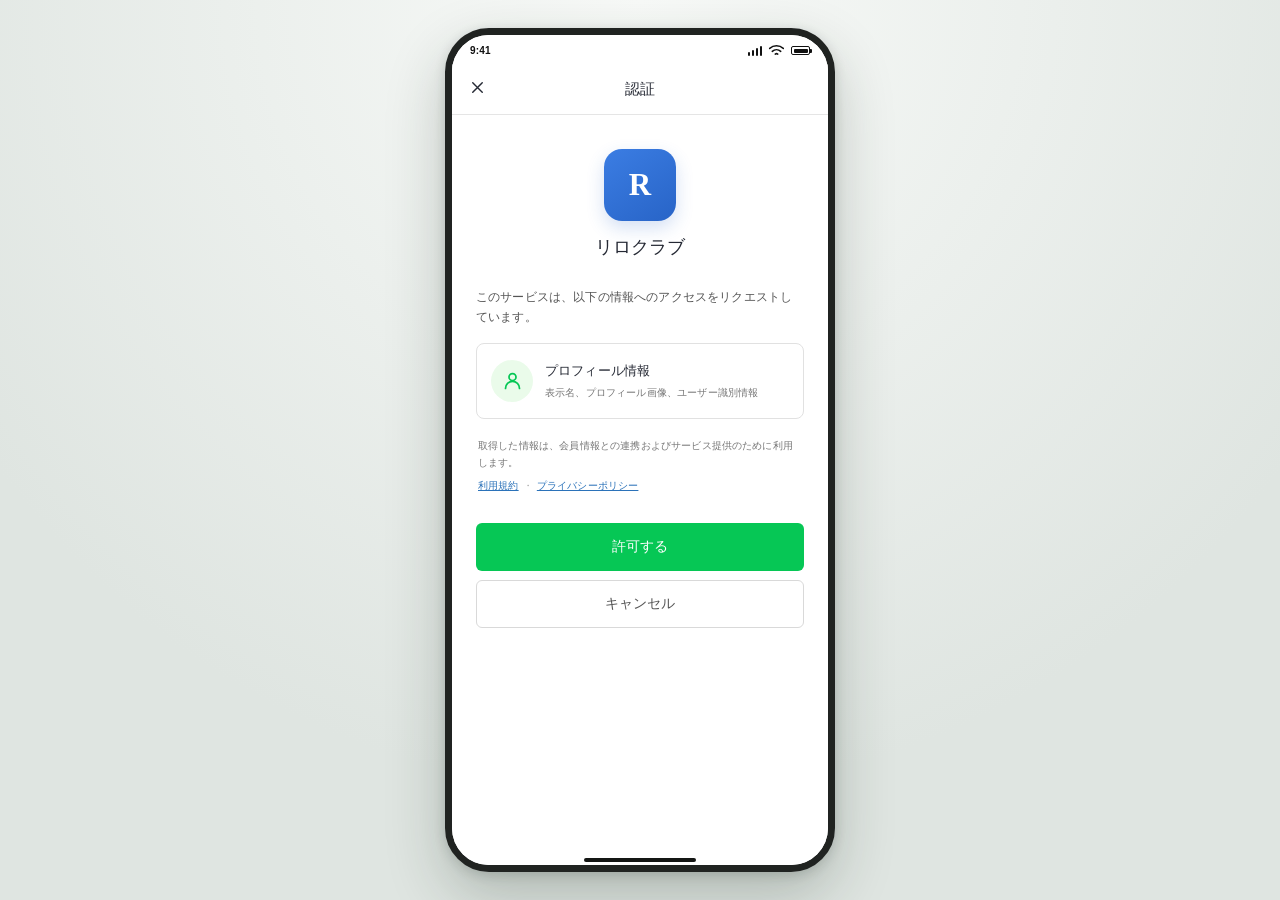
==== index.html @ 9eed7c82 "Add files via upload" ====
<!doctype html>
<html lang="ja">
  <head>
    <meta charset="UTF-8" />
    <meta name="viewport" content="width=device-width, initial-scale=1, viewport-fit=cover" />
    <meta name="theme-color" content="#68ad4b" />
    <meta name="description" content="リロクラブのデジタル会員証・会員限定クーポン" />
    <title>リロクラブ ミニアプリ</title>
    <link rel="stylesheet" href="./styles.css" />
    <script src="./app-config.js" defer></script>
    <script src="./app.js" defer></script>
  </head>
  <body>
    <div id="app" aria-live="polite">
      <div class="app-loading" aria-label="読み込み中">
        <span class="app-loading__mark">R</span>
      </div>
    </div>
    <noscript>このサービスを利用するにはJavaScriptを有効にしてください。</noscript>
  </body>
</html>
---- styles.css ----
:root {
  --color-primary: #3b7de3;
  --color-primary-strong: #2864c7;
  --color-primary-soft: #eaf2ff;
  --color-primary-pale: #f5f8ff;
  --color-accent: #50c6e8;
  --color-bg: #f7f7f7;
  --color-surface: #fff;
  --color-text: #252934;
  --color-muted: #737b87;
  --color-line: #dde2e8;
  --color-danger: #dc6666;
  --shadow: 0 7px 20px rgba(40, 100, 199, 0.1);
  font-family: "Noto Sans JP", "Yu Gothic UI", "Yu Gothic", "Hiragino Kaku Gothic ProN", Meiryo, sans-serif;
  color: var(--color-text);
  background: #eef1f5;
  font-synthesis: none;
  text-rendering: optimizeLegibility;
}

* { box-sizing: border-box; }
html, body { margin: 0; min-height: 100%; }
body { background: #eef1f5; color: var(--color-text); font-weight: 500; letter-spacing: .01em; -webkit-font-smoothing: antialiased; }
button, input { font: inherit; }
button { color: inherit; }
button, a { -webkit-tap-highlight-color: transparent; }
button:focus-visible, input:focus-visible, a:focus-visible { outline: 3px solid rgba(59,125,227,.28); outline-offset: 2px; }

#app {
  position: relative;
  width: min(100%, 430px);
  min-height: 100dvh;
  margin: 0 auto;
  overflow: hidden;
  background: var(--color-surface);
  box-shadow: 0 0 40px rgba(42, 55, 45, .12);
}

.device-status-bar, .device-home-indicator { display: none; }
.device-status-icons { display: flex; align-items: center; gap: 6px; }
.device-signal { display: flex; height: 11px; align-items: flex-end; gap: 1.5px; }
.device-signal i { display: block; width: 2.5px; border-radius: 1px; background: currentColor; }
.device-signal i:nth-child(1) { height: 4px; }
.device-signal i:nth-child(2) { height: 6px; }
.device-signal i:nth-child(3) { height: 8px; }
.device-signal i:nth-child(4) { height: 10px; }
.device-wifi { width: 17px; height: 13px; fill: none; stroke: currentColor; stroke-linecap: round; stroke-width: 1.8; }
.device-battery { position: relative; width: 19px; height: 9px; border: 1.5px solid currentColor; border-radius: 2px; }
.device-battery::before { position: absolute; inset: 1.5px; border-radius: 1px; background: currentColor; content: ""; }
.device-battery::after { position: absolute; top: 2px; right: -3px; width: 2px; height: 4px; border-radius: 0 1px 1px 0; background: currentColor; content: ""; }

.app-loading {
  display: grid;
  min-height: 100dvh;
  place-items: center;
  background: var(--color-primary);
}

.app-loading__mark {
  display: grid;
  width: 48px;
  height: 48px;
  place-items: center;
  border: 2px solid #fff;
  border-radius: 50%;
  color: #fff;
  font: 700 22px Georgia, serif;
}

.icon {
  display: block;
  width: 21px;
  height: 21px;
  fill: none;
  stroke: currentColor;
  stroke-linecap: round;
  stroke-linejoin: round;
  stroke-width: 1.8;
}

.icon--sm { width: 17px; height: 17px; }
.screen { min-height: 100dvh; }

.line-consent-screen { min-height: 100dvh; background: #fff; }
.line-consent-header {
  display: grid;
  height: calc(52px + env(safe-area-inset-top));
  grid-template-columns: 44px 1fr 44px;
  align-items: end;
  padding: env(safe-area-inset-top) 8px 10px;
  border-bottom: 1px solid #e5e5e5;
  background: #fff;
}
.line-consent-header strong { padding-bottom: 5px; font-size: 15px; text-align: center; }
.line-consent-header button {
  display: grid;
  width: 34px;
  height: 34px;
  place-items: center;
  padding: 0;
  border: 0;
  background: transparent;
  cursor: pointer;
}
.line-consent-header .icon { width: 19px; height: 19px; }
.line-consent-content { padding: 34px 24px calc(30px + env(safe-area-inset-bottom)); text-align: center; }
.line-consent-app-icon {
  display: grid;
  width: 72px;
  height: 72px;
  margin: 0 auto 14px;
  place-items: center;
  border-radius: 18px;
  background: linear-gradient(145deg, var(--color-primary), var(--color-primary-strong));
  color: #fff;
  font: 700 31px Georgia, serif;
  box-shadow: 0 7px 18px rgba(40,100,199,.2);
}
.line-consent-content h1 { margin: 0 0 28px; font-size: 18px; }
.line-consent-lead { margin: 0 0 15px; color: #555; font-size: 12px; line-height: 1.7; text-align: left; }
.line-permission-card {
  display: grid;
  grid-template-columns: 42px 1fr;
  gap: 12px;
  align-items: center;
  padding: 16px 14px;
  border: 1px solid #e1e1e1;
  border-radius: 8px;
  text-align: left;
}
.line-permission-icon {
  display: grid;
  width: 42px;
  height: 42px;
  place-items: center;
  border-radius: 50%;
  background: #eafbea;
  color: #06c755;
}
.line-permission-icon .icon { width: 21px; height: 21px; stroke-width: 2; }
.line-permission-card h2 { margin: 0 0 5px; font-size: 13px; }
.line-permission-card p { margin: 0; color: #777; font-size: 10px; line-height: 1.55; }
.line-consent-purpose { margin: 18px 2px 8px; color: #777; font-size: 10px; line-height: 1.7; text-align: left; }
.line-consent-links { display: flex; gap: 4px; margin: 0 2px; font-size: 10px; }
.line-consent-links a { color: #2b72b9; }
.line-consent-links span { color: #aaa; }
.line-consent-error { margin: 18px 0 -5px; color: var(--color-danger); font-size: 10px; line-height: 1.6; }
.line-consent-actions { display: grid; gap: 9px; margin-top: 30px; }
.line-allow-button,
.line-cancel-button {
  min-height: 48px;
  border-radius: 6px;
  cursor: pointer;
  font-size: 14px;
  font-weight: 700;
}
.line-allow-button { border: 0; background: #06c755; color: #fff; }
.line-cancel-button { border: 1px solid #d9d9d9; background: #fff; color: #555; }

.mini-header {
  position: sticky;
  z-index: 20;
  top: 0;
  display: grid;
  height: calc(64px + env(safe-area-inset-top));
  grid-template-columns: 72px 1fr 72px;
  align-items: end;
  padding: env(safe-area-inset-top) 12px 10px;
  border-bottom: 1px solid var(--color-line);
  background: rgba(255,255,255,.96);
  backdrop-filter: blur(12px);
}

.mini-header__brand {
  align-self: end;
  padding-bottom: 2px;
  text-align: center;
}

.mini-header__brand strong {
  display: block;
  font-size: 14px;
  line-height: 1.1;
  letter-spacing: .02em;
}

.mini-header__brand small {
  display: block;
  margin-top: 3px;
  color: var(--color-muted);
  font-size: 8px;
  letter-spacing: .12em;
}

.header-actions { display: flex; align-items: center; justify-content: flex-end; }
.header-button {
  display: grid;
  width: 34px;
  height: 34px;
  place-items: center;
  padding: 0;
  border: 0;
  background: transparent;
  cursor: pointer;
}
.header-button .icon { width: 20px; height: 20px; }

.registration-screen { min-height: 100dvh; background: #fff; }
.registration-content { padding-bottom: calc(24px + env(safe-area-inset-bottom)); }

.progress-steps {
  display: grid;
  grid-template-columns: repeat(3, 1fr);
  list-style: none;
  margin: 0;
  padding: 14px 24px 13px;
  border-bottom: 1px solid var(--color-line);
  background: #fff;
}

.progress-step {
  position: relative;
  color: #b4b9b4;
  font-size: 9px;
  text-align: center;
}

.progress-step::before {
  position: absolute;
  z-index: 0;
  top: 8px;
  right: 50%;
  left: -50%;
  height: 1px;
  background: #d7dbd7;
  content: "";
}

.progress-step:first-child::before { display: none; }

.progress-step__circle {
  position: relative;
  z-index: 1;
  display: grid;
  width: 18px;
  height: 18px;
  margin: 0 auto 5px;
  place-items: center;
  border: 1px solid #c8cdc8;
  border-radius: 50%;
  background: #fff;
  font-size: 9px;
}

.progress-step.is-active { color: var(--color-primary); font-weight: 700; }
.progress-step.is-active .progress-step__circle { border-color: var(--color-primary); color: var(--color-primary); }

.registration-hero {
  position: relative;
  min-height: 126px;
  padding: 20px 142px 18px 22px;
  overflow: hidden;
  background:
    radial-gradient(circle at 88% 18%, rgba(255,255,255,.9) 0 2px, transparent 3px),
    linear-gradient(120deg, #f7f9ff, #e6eeff);
}

.registration-hero__brand {
  margin: 0 0 8px;
  color: var(--color-primary-strong);
  font-size: 10px;
  font-weight: 800;
  letter-spacing: .04em;
}

.registration-hero h1 {
  margin: 0 0 7px;
  color: var(--color-primary-strong);
  font-size: 21px;
  line-height: 1.35;
}

.registration-hero__prefix {
  margin-right: 8px;
  color: #4a5962;
  font-size: 13px;
}

.registration-hero p:last-of-type {
  margin: 0;
  font-size: 10px;
  line-height: 1.6;
}

.registration-illustration {
  position: absolute;
  right: 24px;
  bottom: 0;
  width: 108px;
  height: 116px;
}

.registration-illustration__head {
  position: absolute;
  top: 16px;
  left: 37px;
  width: 36px;
  height: 40px;
  border: 3px solid #354c6a;
  border-radius: 48% 48% 46% 46%;
  background: #fff3df;
}

.registration-illustration__head::before {
  position: absolute;
  top: -7px;
  right: -5px;
  left: -5px;
  height: 23px;
  border-radius: 50% 50% 35% 35%;
  background: #354c6a;
  content: "";
}

.registration-illustration__body {
  position: absolute;
  right: 14px;
  bottom: -13px;
  left: 13px;
  height: 72px;
  transform: rotate(-2deg);
  border: 3px solid #354c6a;
  border-radius: 46px 46px 0 0;
  background: #fff;
}

.registration-illustration__body::after {
  position: absolute;
  right: 7px;
  bottom: 18px;
  width: 24px;
  height: 34px;
  transform: rotate(-13deg);
  border: 2px solid #354c6a;
  border-radius: 3px;
  background: #b7def3;
  content: "";
}

.registration-illustration__leaf {
  position: absolute;
  top: 5px;
  right: 2px;
  display: grid;
  width: 34px;
  height: 34px;
  place-items: center;
  border: 2px solid var(--color-primary);
  border-radius: 50%;
  background: #fff;
  color: var(--color-primary);
  font-size: 20px;
}

.registration-form { padding: 20px 22px 0; }

.field { margin-bottom: 15px; }
.field__label-row { display: flex; align-items: center; gap: 7px; margin-bottom: 6px; }
.field label { color: var(--color-primary-strong); font-size: 11px; font-weight: 700; }
.required-badge {
  padding: 1px 4px;
  border-radius: 3px;
  background: var(--color-primary);
  color: #fff;
  font-size: 8px;
  font-weight: 700;
}

.field input {
  width: 100%;
  height: 42px;
  padding: 0 12px;
  border: 1px solid #cfd4cf;
  border-radius: 6px;
  background: #fff;
  color: var(--color-text);
  font-size: 14px;
}

.field input::placeholder { color: #b8bdb9; }

.field__hint,
.form-error {
  margin: 5px 2px 0;
  color: #9a9f9b;
  font-size: 9px;
  line-height: 1.5;
}

.form-error { margin: 0 0 12px; color: #c84646; font-size: 11px; }

.password-wrap { position: relative; }
.password-wrap input { padding-right: 42px; }
.password-toggle {
  position: absolute;
  top: 4px;
  right: 4px;
  display: grid;
  width: 34px;
  height: 34px;
  place-items: center;
  padding: 0;
  border: 0;
  background: transparent;
  color: #8d938f;
  cursor: pointer;
}

.consent-box {
  display: flex;
  gap: 10px;
  margin: 18px 0 14px;
  padding: 12px;
  border: 1px solid #d3d9d3;
  border-radius: 7px;
  background: #fbfcfa;
}

.consent-box__lock { flex: 0 0 auto; color: var(--color-primary); }
.consent-box p { margin: 0; font-size: 9px; line-height: 1.65; }
.consent-box a { color: #2c7db0; }

.primary-button,
.secondary-button {
  display: flex;
  width: 100%;
  min-height: 48px;
  align-items: center;
  justify-content: center;
  gap: 9px;
  border: 0;
  border-radius: 7px;
  cursor: pointer;
  font-weight: 700;
}

.primary-button {
  background: linear-gradient(180deg, #72b957, var(--color-primary-strong));
  color: #fff;
  font-size: 14px;
  box-shadow: 0 4px 10px rgba(74,145,54,.18);
}

.primary-button:disabled { cursor: not-allowed; background: #b8c3b5; box-shadow: none; }
.secondary-button { border: 1px solid var(--color-line); background: #fff; font-size: 13px; }

.processing-screen,
.success-screen {
  display: grid;
  min-height: 100dvh;
  padding: 32px 26px;
  place-items: center;
  background: #fff;
  text-align: center;
}

.processing-screen__content,
.success-screen__content { width: 100%; }

.spinner {
  width: 44px;
  height: 44px;
  margin: 0 auto 22px;
  animation: spin .9s linear infinite;
  border: 3px solid var(--color-primary-soft);
  border-top-color: var(--color-primary);
  border-radius: 50%;
}

@keyframes spin { to { transform: rotate(360deg); } }
.processing-screen p { margin: 0; font-size: 14px; font-weight: 700; }

.success-mark {
  display: grid;
  width: 74px;
  height: 74px;
  margin: 0 auto 24px;
  place-items: center;
  border-radius: 50%;
  background: var(--color-primary-soft);
  color: var(--color-primary);
}

.success-mark .icon { width: 34px; height: 34px; stroke-width: 2.5; }
.success-screen h1 { margin: 0 0 12px; font-size: 22px; }
.success-screen p { margin: 0 0 30px; color: var(--color-muted); font-size: 13px; line-height: 1.8; }

.app-shell { min-height: 100dvh; padding-bottom: calc(68px + env(safe-area-inset-bottom)); background: #fff; }

.service-tabs {
  position: sticky;
  z-index: 15;
  top: calc(64px + env(safe-area-inset-top));
  display: grid;
  grid-template-columns: 1fr 1fr;
  border-bottom: 1px solid var(--color-line);
  background: rgba(255,255,255,.97);
}

.service-tab {
  position: relative;
  display: flex;
  min-height: 47px;
  align-items: center;
  justify-content: center;
  gap: 7px;
  padding: 8px;
  border: 0;
  background: transparent;
  color: #777d79;
  cursor: pointer;
  font-size: 12px;
  font-weight: 700;
}

.service-tab.is-active { color: var(--color-primary-strong); }
.service-tab.is-active::after {
  position: absolute;
  right: 6px;
  bottom: -1px;
  left: 6px;
  height: 3px;
  background: var(--color-primary);
  content: "";
}

.main-content { min-height: 500px; }

.home-page,
.member-page,
.menu-page { padding: 22px 18px 30px; }

.home-banner {
  position: relative;
  min-height: 142px;
  padding: 22px 145px 20px 20px;
  overflow: hidden;
  border-radius: 12px;
  background: linear-gradient(135deg, #f6f8ff, #dfe9ff);
}

.home-banner__brand { margin: 0 0 7px; color: var(--color-primary-strong); font-size: 10px; font-weight: 800; }
.home-banner h1 { margin: 0 0 8px; color: var(--color-primary-strong); font-size: 20px; line-height: 1.45; }
.home-banner p { margin: 0; color: #606761; font-size: 10px; line-height: 1.6; }

.home-banner__circles {
  position: absolute;
  right: 15px;
  bottom: 12px;
  width: 112px;
  height: 112px;
}

.home-banner__circle {
  position: absolute;
  display: grid;
  place-items: center;
  border: 2px solid #72b7ef;
  border-radius: 50%;
  background: #fff;
  color: var(--color-primary);
}

.home-banner__circle:nth-child(1) { top: 0; left: 32px; width: 52px; height: 52px; }
.home-banner__circle:nth-child(2) { right: 0; bottom: 6px; width: 44px; height: 44px; }
.home-banner__circle:nth-child(3) { bottom: 0; left: 0; width: 49px; height: 49px; }

.section-title {
  display: flex;
  align-items: center;
  justify-content: space-between;
  margin: 24px 2px 12px;
}

.section-title h2 { margin: 0; font-size: 16px; }
.text-button { padding: 6px; border: 0; background: transparent; color: var(--color-primary-strong); cursor: pointer; font-size: 10px; font-weight: 700; }

.home-member-card {
  display: grid;
  width: 100%;
  grid-template-columns: 132px 1fr;
  gap: 14px;
  align-items: center;
  padding: 13px;
  border: 1px solid var(--color-line);
  border-radius: 10px;
  background: #fff;
  color: inherit;
  cursor: pointer;
  box-shadow: var(--shadow);
  text-align: left;
}

.home-member-card img { display: block; width: 100%; border-radius: 6px; }
.home-member-card__label, .home-member-card__name, .home-member-card__id { display: block; }
.home-member-card__label { color: var(--color-muted); font-size: 9px; }
.home-member-card__name { margin-top: 4px !important; font-size: 14px; font-weight: 700; }
.home-member-card__id { margin-top: 4px !important; color: var(--color-muted); font-size: 9px; }

.quick-grid { display: grid; grid-template-columns: repeat(2,1fr); gap: 10px; }
.quick-tile {
  display: flex;
  min-height: 78px;
  align-items: center;
  gap: 11px;
  padding: 13px;
  border: 1px solid var(--color-line);
  border-radius: 9px;
  background: #fff;
  cursor: pointer;
  text-align: left;
}
.quick-tile__icon { display: grid; width: 38px; height: 38px; flex: 0 0 auto; place-items: center; border-radius: 50%; background: var(--color-primary-soft); color: var(--color-primary); }
.quick-tile strong { display: block; font-size: 12px; }
.quick-tile small { display: block; margin-top: 3px; color: var(--color-muted); font-size: 8px; }

.daily-gacha-card {
  position: relative;
  display: grid;
  width: 100%;
  min-height: 112px;
  grid-template-columns: minmax(0,1fr) 104px;
  gap: 8px;
  align-items: center;
  margin-top: 14px;
  padding: 15px 13px 15px 17px;
  overflow: hidden;
  border: 1px solid #d5e2f7;
  border-radius: 12px;
  background: linear-gradient(125deg, #edf3ff 0 58%, #fff4d8 100%);
  color: inherit;
  cursor: pointer;
  box-shadow: 0 7px 18px rgba(40,100,199,.11);
  text-align: left;
}
.daily-gacha-card:active { transform: translateY(1px); }
.daily-gacha-card::after { position: absolute; top: -30px; right: 60px; width: 82px; height: 82px; border: 1px solid rgba(255,255,255,.8); border-radius: 50%; content: ""; }
.daily-gacha-card__copy { position: relative; z-index: 2; display: flex; min-width: 0; align-items: flex-start; flex-direction: column; }
.daily-gacha-card__badge { margin-bottom: 7px; padding: 3px 7px; border-radius: 99px; background: var(--color-accent); color: #fff; font-size: 8px; font-weight: 800; }
.daily-gacha-card__copy > strong { font-size: 15px; line-height: 1.35; }
.daily-gacha-card__copy > small { margin-top: 4px; color: #687067; font-size: 8px; }
.daily-gacha-card__status { display: flex; align-items: center; gap: 1px; margin-top: 10px; color: var(--color-primary-strong); font-size: 9px; font-weight: 800; }
.daily-gacha-card__status .icon { width: 13px; height: 13px; }
.daily-gacha-card.is-complete .daily-gacha-card__badge { background: #7d9d6d; }

.daily-gacha-card__visual { position: relative; z-index: 2; display: block; width: 92px; height: 85px; justify-self: end; }
.daily-gacha-card__dome { position: absolute; top: 0; left: 11px; width: 70px; height: 70px; overflow: hidden; border: 5px solid var(--color-primary); border-radius: 50%; background: rgba(255,255,255,.82); box-shadow: inset 0 -10px 0 rgba(59,125,227,.1); }
.daily-gacha-card__dome i { position: absolute; width: 17px; height: 17px; border: 2px solid #fff; border-radius: 50%; box-shadow: 0 2px 5px rgba(45,65,39,.14); }
.daily-gacha-card__dome i:nth-child(1) { bottom: 7px; left: 8px; background: #f4ac4e; }
.daily-gacha-card__dome i:nth-child(2) { right: 8px; bottom: 9px; background: #ed7a7a; }
.daily-gacha-card__dome i:nth-child(3) { right: 24px; bottom: 1px; background: #72b5d7; }
.daily-gacha-card__dome b { position: absolute; top: 18px; left: 24px; display: grid; width: 22px; height: 22px; place-items: center; border-radius: 50%; background: #fff; color: var(--color-primary-strong); font-size: 12px; box-shadow: 0 2px 6px rgba(45,65,39,.15); }
.daily-gacha-card__base { position: absolute; right: 0; bottom: 0; left: 0; height: 27px; border-radius: 7px 7px 10px 10px; background: linear-gradient(var(--color-primary),var(--color-primary-strong)); box-shadow: 0 5px 8px rgba(40,100,199,.2); }
.daily-gacha-card__base::before { position: absolute; top: 7px; left: 35px; width: 22px; height: 13px; border-radius: 3px 3px 7px 7px; background: #214e9b; content: ""; }
.daily-gacha-card__base i { position: absolute; top: 4px; right: 10px; width: 10px; height: 10px; border: 3px solid #fff; border-radius: 50%; }

.gacha-page {
  min-height: 560px;
  padding: 0 18px 34px;
  background: linear-gradient(180deg,#f5f8ff 0,#fff 54%);
}
.gacha-page__header {
  display: grid;
  min-height: 68px;
  grid-template-columns: 34px minmax(0,1fr) auto;
  gap: 8px;
  align-items: center;
  margin: 0 -18px;
  padding: 10px 18px;
  border-bottom: 1px solid var(--color-line);
  background: rgba(255,255,255,.96);
}
.gacha-back-button { display: grid; width: 34px; height: 34px; place-items: center; padding: 0; border: 0; border-radius: 50%; background: #f0f3ef; color: #404641; cursor: pointer; }
.gacha-back-button .icon { width: 18px; height: 18px; }
.gacha-page__header p { margin: 0 0 2px; color: var(--color-primary); font-size: 7px; font-weight: 800; letter-spacing: .12em; }
.gacha-page__header h1 { margin: 0; font-size: 14px; line-height: 1.3; }
.gacha-point-balance { display: flex; align-items: flex-end; flex-direction: column; color: var(--color-primary-strong); font-size: 12px; font-weight: 800; white-space: nowrap; }
.gacha-point-balance small { color: var(--color-muted); font-size: 7px; font-weight: 500; }

.gacha-stage { padding: 18px 0 6px; text-align: center; }
.gacha-stage__lead { margin: 0 0 13px; color: #59615b; font-size: 10px; line-height: 1.55; }
.gacha-stage__lead strong { color: #e38f25; font-size: 17px; }

.gacha-machine { position: relative; width: 222px; height: 286px; margin: 0 auto; filter: drop-shadow(0 10px 11px rgba(40,100,199,.18)); }
.gacha-machine__sign { position: absolute; z-index: 3; top: 0; left: 23px; display: grid; width: 176px; height: 34px; place-items: center; border: 4px solid var(--color-primary-strong); border-radius: 11px 11px 6px 6px; background: #fff7d9; color: var(--color-primary-strong); font-size: 9px; font-weight: 900; letter-spacing: .1em; }
.gacha-machine__drum {
  position: absolute;
  z-index: 2;
  top: 24px;
  left: 17px;
  width: 188px;
  height: 188px;
  overflow: hidden;
  border: 10px solid var(--color-primary);
  border-radius: 50%;
  background: radial-gradient(circle at 35% 24%,#fff 0 7%,#f0f5ff 48%,#dce8ff 100%);
  box-shadow: inset 0 -19px 0 rgba(59,125,227,.11), inset 0 0 0 3px #fff;
}
.gacha-machine__drum::after { position: absolute; right: 22px; bottom: 15px; left: 22px; height: 16px; border-radius: 50%; background: rgba(78,127,57,.1); content: ""; }
.gacha-ball { position: absolute; z-index: 1; display: grid; width: 37px; height: 37px; place-items: center; border: 3px solid rgba(255,255,255,.9); border-radius: 50%; color: #fff; font-size: 9px; font-weight: 900; box-shadow: 0 3px 7px rgba(48,67,43,.16); }
.gacha-ball::after { position: absolute; top: 5px; left: 7px; width: 7px; height: 4px; transform: rotate(-25deg); border-radius: 50%; background: rgba(255,255,255,.8); content: ""; }
.gacha-ball--1 { top: 31px; left: 22px; transform: rotate(-13deg); background: #f2a343; }
.gacha-ball--2 { top: 25px; right: 24px; transform: rotate(9deg); background: #eb777a; }
.gacha-ball--3 { right: 4px; bottom: 35px; transform: rotate(-7deg); background: #66afd2; }
.gacha-ball--4 { bottom: 11px; left: 21px; transform: rotate(11deg); background: #9275c9; }
.gacha-ball--5 { bottom: 0; left: 68px; width: 42px; height: 42px; background: #e3b42f; }
.gacha-ball--6 { bottom: 40px; left: 4px; background: #62b786; }
.gacha-machine__rotor { position: absolute; z-index: 3; top: 66px; left: 66px; display: grid; width: 56px; height: 56px; place-items: center; border: 7px solid #fff; border-radius: 50%; background: var(--color-primary); color: #fff; font: 900 23px Georgia,serif; box-shadow: 0 3px 9px rgba(40,100,199,.22); }
.gacha-machine__base { position: absolute; z-index: 1; right: 0; bottom: 0; left: 0; height: 105px; border: 5px solid var(--color-primary-strong); border-radius: 14px 14px 22px 22px; background: linear-gradient(145deg,#6598ed,var(--color-primary)); box-shadow: inset 0 5px 0 rgba(255,255,255,.22); }
.gacha-machine__base::before { position: absolute; top: 38px; left: 18px; width: 58px; height: 33px; border-radius: 6px; background: rgba(255,255,255,.17); content: ""; }
.gacha-machine__handle { position: absolute; top: 20px; right: 28px; display: grid; width: 50px; height: 50px; place-items: center; border: 6px solid #2458ad; border-radius: 50%; background: #f7f2df; box-shadow: inset 0 0 0 4px #fff; }
.gacha-machine__handle i { width: 7px; height: 38px; border-radius: 99px; background: #326fd0; box-shadow: 0 2px 4px rgba(40,100,199,.22); }
.gacha-machine__chute { position: absolute; bottom: 12px; left: 85px; display: grid; width: 58px; height: 39px; place-items: center; overflow: hidden; border: 5px solid #2458ad; border-radius: 6px 6px 14px 14px; background: #1f4388; }
.gacha-capsule { width: 33px; height: 24px; opacity: 0; transform: translateY(-28px); border: 3px solid #fff; border-radius: 50%; background: linear-gradient(90deg,#f2b141 0 50%,#fff2c4 50%); box-shadow: 0 2px 5px rgba(0,0,0,.25); }

.gacha-machine.is-spinning .gacha-machine__drum { animation: gacha-drum-shake .18s linear infinite; }
.gacha-machine.is-spinning .gacha-ball { animation: gacha-ball-bounce .32s ease-in-out infinite alternate; }
.gacha-machine.is-spinning .gacha-ball:nth-child(even) { animation-delay: -.16s; }
.gacha-machine.is-spinning .gacha-machine__handle i { animation: gacha-handle-turn .55s linear infinite; }
.gacha-machine.is-result .gacha-capsule { opacity: 1; transform: translateY(0); animation: gacha-capsule-drop .6s cubic-bezier(.2,.8,.3,1); }
@keyframes gacha-drum-shake { 0%,100% { transform: rotate(-1deg); } 50% { transform: rotate(1deg); } }
@keyframes gacha-ball-bounce { from { translate: 0 -3px; } to { translate: 0 5px; } }
@keyframes gacha-handle-turn { to { transform: rotate(360deg); } }
@keyframes gacha-capsule-drop { 0% { opacity: 0; transform: translateY(-35px) rotate(-30deg); } 70% { transform: translateY(3px) rotate(8deg); } 100% { opacity: 1; transform: translateY(0) rotate(0); } }

.gacha-action { margin: 12px auto 0; }
.gacha-action p { margin: 0 0 9px; color: var(--color-muted); font-size: 9px; }
.gacha-spin-button { max-width: 250px; margin: 0 auto; border-radius: 99px; box-shadow: 0 6px 15px rgba(74,145,54,.24); }
.gacha-action > small { display: block; margin-top: 8px; color: #909690; font-size: 7px; }
.gacha-drawing { display: flex; min-height: 104px; align-items: center; justify-content: center; flex-direction: column; }
.gacha-drawing > span { width: 24px; height: 24px; margin-bottom: 8px; animation: spin .8s linear infinite; border: 3px solid #dbead5; border-top-color: var(--color-primary); border-radius: 50%; }
.gacha-drawing strong { font-size: 13px; }
.gacha-drawing small { margin-top: 4px; color: var(--color-muted); font-size: 8px; }

.gacha-result { width: min(100%,290px); margin: 8px auto 0; padding: 16px 17px; border: 1px solid #efd99b; border-radius: 13px; background: linear-gradient(135deg,#fffdf6,#fff6d9); box-shadow: 0 8px 22px rgba(106,86,31,.1); }
.gacha-result > p { margin: 0; color: #9b7020; font-size: 11px; font-weight: 800; }
.gacha-result > strong { display: block; margin: 2px 0 0; color: #e09325; font-size: 42px; line-height: 1.1; }
.gacha-result > strong small { margin-left: 3px; font-size: 13px; }
.gacha-result > span { display: block; color: #6f6655; font-size: 9px; }
.gacha-result > div { display: flex; align-items: center; justify-content: space-between; margin: 12px 0 10px; padding: 9px 10px; border-radius: 7px; background: #fff; color: #747a74; font-size: 8px; }
.gacha-result > div b { color: var(--color-primary-strong); font-size: 12px; }
.gacha-result .secondary-button { min-height: 40px; }
.gacha-result > small { display: block; margin-top: 7px; color: #96988f; font-size: 7px; }

.gacha-prize-list { margin-top: 19px; padding: 15px; border: 1px solid var(--color-line); border-radius: 12px; background: #fff; }
.gacha-prize-list > div { display: flex; align-items: baseline; justify-content: space-between; margin-bottom: 11px; }
.gacha-prize-list > div p { margin: 0; color: var(--color-primary); font-size: 7px; font-weight: 800; letter-spacing: .12em; }
.gacha-prize-list h2 { margin: 0; font-size: 12px; }
.gacha-prize-list ul { display: grid; margin: 0; padding: 0; grid-template-columns: repeat(5,1fr); gap: 5px; list-style: none; }
.gacha-prize-list li { display: flex; min-height: 45px; align-items: center; justify-content: center; flex-direction: column; border-radius: 7px; background: var(--color-primary-soft); color: var(--color-primary-strong); }
.gacha-prize-list li strong { font-size: 14px; line-height: 1; }
.gacha-prize-list li span { margin-top: 3px; font-size: 6px; }
.gacha-prize-list li.is-jackpot { background: #fff0c7; color: #ce8521; }
.gacha-prize-list > p { margin: 10px 0 0; color: var(--color-muted); font-size: 7px; text-align: center; }
.visually-hidden { position: absolute; width: 1px; height: 1px; padding: 0; overflow: hidden; clip: rect(0 0 0 0); white-space: nowrap; border: 0; }
.member-page { padding-top: 18px; }

.member-card-image {
  overflow: hidden;
  border-radius: 7px;
  background: #00834f;
  box-shadow: 0 5px 14px rgba(0, 102, 62, .14);
}

.member-card-image img { display: block; width: 100%; aspect-ratio: 1.62; object-fit: cover; }

.member-presentation-copy { padding: 15px 2px 12px; }
.member-presentation-copy strong { display: block; margin-bottom: 5px; font-size: 13px; }
.member-presentation-copy p { margin: 0; color: #606560; font-size: 9px; line-height: 1.55; }

.member-credential-card {
  overflow: hidden;
  border: 1px solid #eceeec;
  border-radius: 3px;
  background: #fff;
  box-shadow: 0 3px 12px rgba(30, 45, 34, .06);
}

.credential-block + .credential-block { border-top: 1px solid #e4e6e4; }
.credential-label { padding: 7px 9px; background: #f0f1f0; color: #566058; font-size: 9px; font-weight: 700; }
.credential-date { display: flex; align-items: baseline; gap: 14px; padding: 9px 10px 1px; }
.credential-date span { color: var(--color-primary); font-size: 10px; font-weight: 800; }
.credential-date strong { color: #202421; font-size: 20px; letter-spacing: .01em; }
.credential-caption { margin: 0; padding: 0 10px 9px; color: #89908b; font-size: 8px; }
.member-id-number { display: block; padding: 9px 10px 2px; font-size: 17px; letter-spacing: .04em; }

.member-inline-barcode {
  width: 100%;
  padding: 4px 10px 10px;
  border: 0;
  background: #fff;
  cursor: pointer;
}
.member-inline-barcode .barcode { height: 42px; justify-content: flex-start; }
.member-inline-barcode .barcode-number { display: none; }

.points-panel { display: flex; align-items: center; justify-content: space-between; gap: 14px; margin: 15px 0 12px; padding: 13px 14px; border: 1px solid #dce8d7; border-radius: 7px; background: var(--color-primary-pale); }
.points-panel__balance > span { display: block; }
.points-panel__balance > span:first-child { color: var(--color-primary-strong); font-size: 9px; font-weight: 700; }
.points-panel__balance strong { display: block; margin: 2px 0; color: var(--color-primary-strong); font-size: 24px; line-height: 1.1; }
.points-panel__balance strong small { margin-left: 3px; font-size: 11px; }
.points-panel__expiry { color: var(--color-muted); font-size: 8px; }
.points-use-button { min-width: 98px; min-height: 38px; padding: 8px 12px; border: 0; border-radius: 6px; background: var(--color-primary); color: #fff; cursor: pointer; font-size: 11px; font-weight: 700; }
.points-use-button:active { transform: translateY(1px); }

.member-account-summary { overflow: hidden; border: 1px solid var(--color-line); border-radius: 7px; background: #fff; }
.member-account-summary div { display: flex; align-items: center; justify-content: space-between; min-height: 42px; padding: 0 11px; border-bottom: 1px solid var(--color-line); }
.member-account-summary div:last-child { border-bottom: 0; }
.member-account-summary span { color: var(--color-muted); font-size: 9px; }
.member-account-summary strong { font-size: 10px; }

.barcode { display: flex; height: 48px; align-items: stretch; justify-content: center; gap: 1px; overflow: hidden; }
.barcode span { flex: 0 0 auto; background: #111; }
.barcode--code128 { gap: 0; padding: 0 10px; background: #fff; }
.barcode--code128 span { height: 100%; }
.barcode-number { display: block; margin-top: 5px; color: #222; font: 9px "Courier New", monospace; letter-spacing: .22em; text-align: center; }
.barcode-hint { margin: 8px 0 0; color: var(--color-muted); font-size: 9px; text-align: center; }

.info-list { margin-top: 16px; overflow: hidden; border: 1px solid var(--color-line); border-radius: 9px; }
.info-row { display: flex; align-items: center; justify-content: space-between; min-height: 47px; padding: 0 13px; border-bottom: 1px solid var(--color-line); font-size: 11px; }
.info-row:last-child { border-bottom: 0; }
.info-row span:last-child { color: var(--color-muted); }

.coupon-page { padding-bottom: 24px; }
.coupon-hero {
  position: relative;
  min-height: 116px;
  padding: 18px 145px 16px 20px;
  overflow: hidden;
  background: linear-gradient(120deg, #f7f9ff, #e6eeff);
}

.coupon-hero__brand { margin: 0 0 5px; color: var(--color-primary-strong); font-size: 9px; font-weight: 800; }
.coupon-hero h1 { margin: 0 0 7px; color: var(--color-primary-strong); font-size: 21px; }
.coupon-hero p { margin: 0; font-size: 9px; line-height: 1.6; }

.coupon-hero__art {
  position: absolute;
  right: 18px;
  bottom: 9px;
  width: 108px;
  height: 98px;
}
.coupon-hero__person { position: absolute; right: 31px; bottom: 0; width: 43px; height: 70px; border: 3px solid #354c6a; border-radius: 24px 24px 6px 6px; background: #fff; }
.coupon-hero__person::before { position: absolute; top: -26px; left: 5px; width: 29px; height: 31px; border: 3px solid #354c6a; border-radius: 50%; background: #ffeede; content: ""; }
.coupon-hero__bubble { position: absolute; display: grid; place-items: center; border: 2px solid #72b7ef; border-radius: 50%; background: #fff; color: var(--color-primary); font-size: 18px; }
.coupon-hero__bubble:nth-child(2) { top: 0; left: 0; width: 37px; height: 37px; }
.coupon-hero__bubble:nth-child(3) { top: 5px; right: 0; width: 34px; height: 34px; }
.coupon-hero__bubble:nth-child(4) { right: 0; bottom: 0; width: 39px; height: 39px; }

.filter-scroll {
  display: flex;
  gap: 7px;
  padding: 11px 12px;
  overflow-x: auto;
  border-bottom: 1px solid var(--color-line);
  scrollbar-width: none;
}
.filter-scroll::-webkit-scrollbar { display: none; }

.filter-button {
  flex: 0 0 auto;
  padding: 6px 12px;
  border: 1px solid var(--color-line);
  border-radius: 99px;
  background: #fff;
  color: #6f756f;
  cursor: pointer;
  font-size: 9px;
  white-space: nowrap;
}
.filter-button.is-active { border-color: var(--color-primary); background: var(--color-primary); color: #fff; }

.coupon-count { margin: 10px 14px 4px; color: var(--color-muted); font-size: 9px; }
.coupon-list { margin: 0 10px; border-top: 1px solid var(--color-line); }

.coupon-item {
  display: grid;
  grid-template-columns: 104px minmax(0,1fr) 64px;
  gap: 8px;
  align-items: center;
  min-height: 116px;
  padding: 10px 0;
  border-bottom: 1px solid var(--color-line);
  background: #fff;
}

.coupon-item__image { display: block; width: 104px; height: 88px; object-fit: cover; border-radius: 7px; }
.coupon-item__main { min-width: 0; align-self: stretch; display: flex; flex-direction: column; padding: 1px 0; }
.category-badge { align-self: flex-start; padding: 2px 5px; border-radius: 3px; background: var(--color-primary-soft); color: var(--color-primary-strong); font-size: 7px; font-weight: 700; }
.category-badge--レジャー { background: #dcecf8; color: #4a7ca3; }
.category-badge--ショッピング { background: #e9e1f4; color: #755b9a; }

.coupon-item__title { margin: 5px 0 2px; font-size: 11px; font-weight: 800; line-height: 1.35; }
.coupon-item__service { margin: 0; color: var(--color-muted); font-size: 8px; }
.coupon-item__expiry { display: flex; align-items: center; gap: 3px; margin-top: auto; color: #7d827e; font-size: 7px; }
.coupon-item__side { display: flex; min-width: 0; align-self: stretch; flex-direction: column; justify-content: space-between; gap: 6px; }
.coupon-item__expiry .icon { width: 9px; height: 9px; }

.benefit-badge {
  display: grid;
  min-height: 48px;
  place-items: center;
  padding: 5px 2px;
  border-radius: 7px;
  background: #ef8c8c;
  color: #fff;
  font-size: 11px;
  font-weight: 800;
  line-height: 1.05;
  text-align: center;
  white-space: pre-line;
}

.coupon-use-button {
  display: flex;
  min-height: 28px;
  align-items: center;
  justify-content: center;
  gap: 3px;
  padding: 4px 3px;
  border: 0;
  border-radius: 5px;
  background: var(--color-primary);
  color: #fff;
  cursor: pointer;
  font-size: 7px;
  font-weight: 700;
}
.coupon-use-button .icon { width: 12px; height: 12px; }
.coupon-item.is-used { opacity: .55; }
.coupon-item.is-used .benefit-badge { background: #a8ada9; }
.coupon-item.is-used .coupon-use-button { background: #979d98; cursor: default; }

/* クーポン検索結果リスト */
.coupon-page { padding: 0 0 28px; background: #fff; }
.coupon-list-header { padding: 24px 18px 16px; }
.coupon-list-header h1 { margin: 0; color: #282b29; font-size: 21px; line-height: 1.4; letter-spacing: -.02em; }
.coupon-list-header p { margin: 7px 0 0; color: var(--color-muted); font-size: 9px; }

.coupon-category-tabs { position: sticky; z-index: 14; top: calc(111px + env(safe-area-inset-top)); display: flex; padding: 0 10px; overflow-x: auto; border-top: 1px solid #eef0ee; border-bottom: 1px solid var(--color-line); background: rgba(255,255,255,.98); scrollbar-width: none; }
.coupon-category-tabs::-webkit-scrollbar { display: none; }
.coupon-category-tab { position: relative; min-height: 45px; flex: 1 0 66px; padding: 8px 5px; border: 0; background: transparent; color: #737975; cursor: pointer; font-size: 10px; font-weight: 700; white-space: nowrap; }
.coupon-category-tab.is-active { color: var(--color-primary-strong); }
.coupon-category-tab.is-active::after { position: absolute; right: 7px; bottom: -1px; left: 7px; height: 3px; border-radius: 3px 3px 0 0; background: var(--color-primary); content: ""; }
.coupon-tab-panel { margin-bottom: 0; padding-top: 17px; }
.coupon-list { display: grid; gap: 8px; margin: 0 12px; border: 0; }

.coupon-item {
  position: relative;
  display: grid;
  min-height: 132px;
  grid-template-columns: minmax(0,1fr) 38px;
  gap: 4px;
  align-items: stretch;
  padding: 10px 7px 10px 10px;
  border: 0;
  border-radius: 10px;
  background: #f4f4f4;
}

.coupon-item__content { display: grid; min-width: 0; grid-template-columns: 128px minmax(0,1fr); gap: 12px; align-items: stretch; padding: 0; border: 0; background: transparent; cursor: pointer; text-align: left; }
.coupon-item__image-shell { display: grid; min-height: 110px; place-items: center; overflow: hidden; border-radius: 8px; background: #fff; }
.coupon-item__image { display: block; width: 100%; height: 100%; box-sizing: border-box; padding: 16px; object-fit: contain; border-radius: 0; background: #fff; }
.coupon-item__main { display: flex; min-width: 0; align-self: stretch; flex-direction: column; padding: 1px 0; }
.coupon-item__expiry { display: flex; align-items: center; gap: 8px; margin: 0 0 6px; color: #686d69; font-size: 8px; white-space: nowrap; }
.coupon-item__expiry b { font-size: 8px; }
.category-badge, .category-badge--レジャー, .category-badge--ショッピング { align-self: flex-start; padding: 4px 9px; border-radius: 99px; background: #dedfde; color: #4f5551; font-size: 8px; font-weight: 700; }
.coupon-item__service { display: block; margin: 8px 0 0; overflow: hidden; color: #242825; font-size: 14px; font-weight: 800; line-height: 1.3; text-overflow: ellipsis; white-space: nowrap; }
.coupon-item__offer { display: -webkit-box; margin-top: auto; overflow: hidden; color: #565b57; font-size: 10px; line-height: 1.45; -webkit-box-orient: vertical; -webkit-line-clamp: 2; }
.coupon-item__offer em { color: #d93662; font-size: 12px; font-style: normal; font-weight: 800; white-space: nowrap; }

.favorite-button { display: grid; width: 36px; height: 36px; align-self: start; place-items: center; padding: 0; border: 0; background: transparent; color: #a5aaa6; cursor: pointer; }
.favorite-button .icon { width: 27px; height: 27px; stroke-width: 1.7; }
.favorite-button.is-favorite { color: #ffd84a; }
.coupon-item.is-used { opacity: 1; }
.coupon-item.is-used .coupon-item__offer em { color: #8b918c; }

.coupon-section { margin-bottom: 25px; }
.coupon-section-heading { display: flex; align-items: center; justify-content: space-between; margin: 0 14px 10px; }
.coupon-section-heading h2 { margin: 0; font-size: 16px; }
.coupon-section-heading > span { color: var(--color-muted); font-size: 9px; }

.recommended-coupon-scroll { display: flex; gap: 10px; padding: 0 14px 8px; overflow-x: auto; scroll-snap-type: x proximity; scrollbar-width: none; }
.recommended-coupon-scroll::-webkit-scrollbar { display: none; }
.recommended-coupon-card { flex: 0 0 176px; overflow: hidden; border: 1px solid var(--color-line); border-radius: 10px; background: #fff; box-shadow: 0 4px 12px rgba(33,48,38,.08); scroll-snap-align: start; }
.recommended-coupon-card button { display: block; width: 100%; padding: 0; border: 0; background: #fff; cursor: pointer; text-align: left; }
.recommended-coupon-card__image { display: block; width: 100%; height: 96px; overflow: hidden; background: #fff; }
.recommended-coupon-card__image img { display: block; width: 100%; height: 100%; box-sizing: border-box; padding: 15px 18px; object-fit: contain; background: #fff; }
.recommended-coupon-card__body { display: flex; min-height: 105px; flex-direction: column; align-items: flex-start; padding: 10px; }
.recommended-coupon-card__body .category-badge { margin-bottom: 7px; }
.recommended-coupon-card__body strong { display: block; width: 100%; overflow: hidden; font-size: 13px; text-overflow: ellipsis; white-space: nowrap; }
.recommended-coupon-card__body > span:last-child { display: -webkit-box; margin-top: 6px; overflow: hidden; color: #5d625e; font-size: 9px; line-height: 1.45; -webkit-box-orient: vertical; -webkit-line-clamp: 2; }
.recommended-coupon-card__body em { color: #d93662; font-size: 11px; font-style: normal; font-weight: 800; }
.recommended-coupon-card.is-used { opacity: .6; }

.coupon-section--genres { margin-bottom: 0; }
.coupon-genre-group { margin-bottom: 20px; }
.coupon-genre-heading { display: flex; align-items: center; justify-content: space-between; margin: 0 14px 8px; padding-left: 9px; border-left: 3px solid var(--color-primary); }
.coupon-genre-heading h3 { margin: 0; font-size: 12px; }
.coupon-genre-heading span { color: var(--color-muted); font-size: 8px; }

.empty-state { padding: 50px 20px; color: var(--color-muted); font-size: 12px; text-align: center; }

.profile-card { display: flex; align-items: center; gap: 13px; margin-bottom: 21px; padding: 15px; border: 1px solid var(--color-line); border-radius: 9px; }
.profile-avatar { display: grid; width: 47px; height: 47px; flex: 0 0 auto; place-items: center; border-radius: 50%; background: var(--color-primary-soft); color: var(--color-primary-strong); font-size: 16px; font-weight: 700; }
.profile-name { margin: 0 0 4px; font-size: 14px; font-weight: 700; }
.profile-meta { margin: 0; color: var(--color-muted); font-size: 9px; }
.menu-title { margin: 0 0 14px; font-size: 20px; }
.menu-section { margin-bottom: 18px; }
.menu-section h2 { margin: 0 4px 7px; color: var(--color-muted); font-size: 9px; letter-spacing: .06em; }
.menu-list { overflow: hidden; border: 1px solid var(--color-line); border-radius: 9px; }
.menu-row { display: flex; width: 100%; min-height: 51px; align-items: center; gap: 10px; padding: 0 13px; border: 0; border-bottom: 1px solid var(--color-line); background: #fff; cursor: pointer; text-align: left; }
.menu-row:last-child { border-bottom: 0; }
.menu-row .icon:first-child { color: var(--color-primary); }
.menu-row__label { flex: 1; font-size: 11px; }
.menu-row--danger .menu-row__label, .menu-row--danger .icon:first-child { color: #c45151; }

.bottom-nav {
  position: fixed;
  z-index: 25;
  right: 0;
  bottom: 0;
  left: 0;
  display: grid;
  width: min(100%,430px);
  height: calc(64px + env(safe-area-inset-bottom));
  margin: 0 auto;
  grid-template-columns: repeat(4,1fr);
  padding: 6px 5px env(safe-area-inset-bottom);
  border-top: 1px solid var(--color-line);
  background: rgba(255,255,255,.97);
  backdrop-filter: blur(12px);
}

.nav-button { display: flex; align-items: center; justify-content: center; flex-direction: column; gap: 2px; border: 0; background: transparent; color: #747a76; cursor: pointer; font-size: 8px; }
.nav-button .icon { width: 20px; height: 20px; }
.nav-button.is-active { color: var(--color-primary-strong); font-weight: 700; }

.overlay { position: fixed; z-index: 60; inset: 0; display: flex; width: min(100%,430px); margin: 0 auto; align-items: flex-end; background: rgba(18,27,20,.48); }
.sheet { width: 100%; max-height: calc(100dvh - 34px); overflow-y: auto; padding: 9px 20px calc(22px + env(safe-area-inset-bottom)); border-radius: 20px 20px 0 0; background: #fff; box-shadow: 0 -12px 30px rgba(0,0,0,.13); }
.sheet__handle { width: 36px; height: 4px; margin: 0 auto 11px; border-radius: 99px; background: #d5d9d5; }
.sheet__header { display: flex; align-items: center; justify-content: space-between; margin-bottom: 12px; }
.sheet__header h2 { margin: 0; font-size: 17px; }
.sheet__close { display: grid; width: 34px; height: 34px; place-items: center; border: 0; border-radius: 50%; background: #f0f2f0; cursor: pointer; }

.coupon-detail-image { display: block; width: 100%; height: 155px; box-sizing: border-box; padding: 25px; object-fit: contain; border: 1px solid var(--color-line); border-radius: 9px; background: #fff; }
.coupon-detail-benefit { display: inline-block; margin-top: -18px; margin-left: 14px; padding: 8px 12px; transform: translateY(-3px); border: 3px solid #fff; border-radius: 7px; background: #ef8c8c; color: #fff; font-size: 14px; font-weight: 800; white-space: pre-line; }
.coupon-detail h3 { margin: 5px 0 8px; font-size: 18px; }
.coupon-detail__description { margin: 0 0 15px; color: var(--color-muted); font-size: 11px; line-height: 1.7; }
.coupon-detail__expiry { display: flex; align-items: center; gap: 6px; margin-bottom: 16px; color: var(--color-primary-strong); font-size: 10px; font-weight: 700; }
.coupon-detail__terms { margin: 0 0 20px; padding: 13px 13px 13px 29px; border-radius: 8px; background: #f6f7f5; color: var(--color-muted); font-size: 9px; line-height: 1.8; }

.confirmation { padding: 8px 0 2px; text-align: center; }
.confirmation__icon { display: grid; width: 56px; height: 56px; margin: 0 auto 17px; place-items: center; border-radius: 50%; background: var(--color-primary-soft); color: var(--color-primary); }
.confirmation h2 { margin: 0 0 9px; font-size: 18px; }
.confirmation p { margin: 0 0 21px; color: var(--color-muted); font-size: 11px; line-height: 1.7; }
.confirmation__actions { display: grid; gap: 9px; }

.coupon-pass { padding: 2px 0; text-align: center; }
.coupon-pass__eyebrow { margin: 0 0 10px; color: var(--color-primary-strong); font-size: 8px; font-weight: 800; letter-spacing: .14em; }
.coupon-pass__summary { display: grid; grid-template-columns: 88px 1fr; gap: 12px; align-items: center; margin-bottom: 15px; padding: 10px; border-radius: 9px; background: var(--color-primary-pale); text-align: left; }
.coupon-pass__summary img { display: block; width: 88px; height: 72px; box-sizing: border-box; padding: 9px; object-fit: contain; border-radius: 7px; background: #fff; }
.coupon-pass__benefit { display: inline-block; margin-bottom: 5px; color: #dc6666; font-size: 12px; font-weight: 800; line-height: 1.05; white-space: pre-line; }
.coupon-pass__summary h3 { margin: 0; font-size: 13px; line-height: 1.4; }
.coupon-pass__instruction { margin: 0 0 13px; color: var(--color-muted); font-size: 10px; line-height: 1.7; }
.coupon-pass__barcode { padding: 18px 12px 12px; border: 1px solid #ced4ce; border-radius: 8px; background: #fff; }
.coupon-pass__barcode .barcode { height: 68px; }
.coupon-pass__code-label { margin: 15px 0 4px; color: var(--color-muted); font-size: 9px; }
.coupon-pass__code { margin: 0; font: 700 18px "Courier New", monospace; letter-spacing: .12em; }
.coupon-pass__note { margin: 15px 0; padding: 9px; border-radius: 6px; background: #fff6e8; color: #8a6433; font-size: 9px; line-height: 1.6; }
.coupon-pass__actions { display: grid; gap: 8px; }

.barcode-modal { padding: 12px 0 3px; text-align: center; }
.barcode-modal p { margin: 6px 0 18px; color: var(--color-muted); font-size: 10px; }
.barcode-modal__code { padding: 18px 12px 14px; border: 1px solid var(--color-line); border-radius: 9px; }
.barcode-modal__code .barcode { height: 72px; }

.native-app-sheet { padding: 5px 0 2px; text-align: center; }
.native-app-sheet__icon { display: block; width: 68px; height: 68px; margin: 0 auto 12px; object-fit: cover; border-radius: 16px; box-shadow: 0 7px 18px rgba(47,104,204,.22); }
.native-app-sheet__eyebrow { margin: 0 0 5px; color: var(--color-primary-strong); font-size: 8px; font-weight: 800; letter-spacing: .14em; }
.native-app-sheet h3 { margin: 0 0 9px; font-size: 18px; }
.native-app-sheet__description { margin: 0 auto 15px; max-width: 300px; color: var(--color-muted); font-size: 10px; line-height: 1.75; }
.native-app-sheet__points { display: flex; align-items: center; justify-content: space-between; margin-bottom: 15px; padding: 12px 14px; border-radius: 8px; background: var(--color-primary-pale); }
.native-app-sheet__points span { color: var(--color-muted); font-size: 9px; }
.native-app-sheet__points strong { color: var(--color-primary-strong); font-size: 20px; }
.app-store-button { display: flex; width: 100%; min-height: 48px; align-items: center; justify-content: center; gap: 8px; border-radius: 7px; background: #111; color: #fff; font-size: 13px; font-weight: 700; text-decoration: none; }
.app-store-button .icon { width: 16px; height: 16px; }
.native-app-sheet .secondary-button { margin-top: 9px; }

.notice-item { padding: 14px 3px; border-bottom: 1px solid var(--color-line); }
.notice-item:last-child { border-bottom: 0; }
.notice-date { margin: 0 0 4px; color: var(--color-muted); font-size: 8px; }
.notice-title { margin: 0 0 5px; font-size: 12px; }
.notice-body { margin: 0; color: var(--color-muted); font-size: 9px; line-height: 1.65; }

.toast { position: fixed; z-index: 80; right: 20px; bottom: calc(76px + env(safe-area-inset-bottom)); left: 20px; width: min(calc(100% - 40px),390px); margin: 0 auto; padding: 11px 14px; border-radius: 7px; background: #303532; color: #fff; font-size: 10px; text-align: center; box-shadow: 0 8px 20px rgba(0,0,0,.18); }

@media (max-width: 350px) {
  .registration-form { padding-right: 17px; padding-left: 17px; }
  .registration-hero { padding-left: 17px; }
  .coupon-item { grid-template-columns: minmax(0,1fr) 34px; gap: 2px; }
  .coupon-item__content { grid-template-columns: 105px minmax(0,1fr); gap: 9px; }
  .coupon-item__image { width: 100%; height: 100%; }
  .home-page, .member-page, .menu-page { padding-right: 14px; padding-left: 14px; }
}

@media (min-width: 431px) {
  body {
    --device-height: min(844px, calc(100dvh - 28px));
    --device-offset: max(14px, calc(50dvh - 422px));
    display: grid;
    min-height: 100dvh;
    place-items: center;
    padding: 14px;
    background: radial-gradient(circle at top, #f8faf8 0, #dfe5e1 72%);
  }

  #app {
    width: 390px;
    height: var(--device-height);
    min-height: 0;
    margin: 0;
    overflow-y: auto;
    border: 7px solid #202321;
    border-radius: 44px;
    box-shadow: 0 24px 60px rgba(27, 40, 31, .24), 0 3px 12px rgba(27, 40, 31, .16);
    overscroll-behavior: contain;
    scrollbar-width: none;
  }
  #app::-webkit-scrollbar { display: none; }

  .device-status-bar {
    position: sticky;
    z-index: 45;
    top: 0;
    display: flex;
    height: 28px;
    align-items: center;
    justify-content: space-between;
    padding: 3px 18px 0;
    background: #fff;
    color: #111;
    font-size: 10px;
  }
  .device-status-bar strong { font-size: 10px; font-weight: 800; }
  .device-home-indicator {
    position: fixed;
    z-index: 30;
    bottom: calc(var(--device-offset) + 10px);
    left: 50%;
    display: block;
    width: 112px;
    height: 4px;
    transform: translateX(-50%);
    border-radius: 99px;
    background: #141614;
  }

  .screen, .line-consent-screen, .registration-screen, .processing-screen, .success-screen, .app-shell, .app-loading { min-height: calc(var(--device-height) - 42px); }
  .mini-header { top: 28px; }
  .service-tabs { top: 92px; }
  .coupon-category-tabs { top: 139px; }
  .bottom-nav { width: 376px; bottom: calc(var(--device-offset) + 7px); height: 70px; padding-bottom: 10px; border-radius: 0 0 35px 35px; }
  .overlay { top: calc(var(--device-offset) + 7px); bottom: calc(var(--device-offset) + 7px); width: 376px; border-radius: 37px; }
  .sheet { max-height: calc(var(--device-height) - 48px); }
  .toast { bottom: calc(var(--device-offset) + 82px); }
}

@media (prefers-reduced-motion: reduce) {
  *, *::before, *::after { animation-duration: .01ms !important; animation-iteration-count: 1 !important; scroll-behavior: auto !important; }
}

@media (max-width: 350px) {
  .daily-gacha-card { grid-template-columns: minmax(0,1fr) 88px; padding-left: 14px; }
  .daily-gacha-card__visual { transform: scale(.9); transform-origin: right center; }
  .gacha-page { padding-right: 14px; padding-left: 14px; }
  .gacha-page__header { margin-right: -14px; margin-left: -14px; padding-right: 14px; padding-left: 14px; }
  .gacha-machine { margin-bottom: -21px; transform: scale(.92); transform-origin: top center; }
}
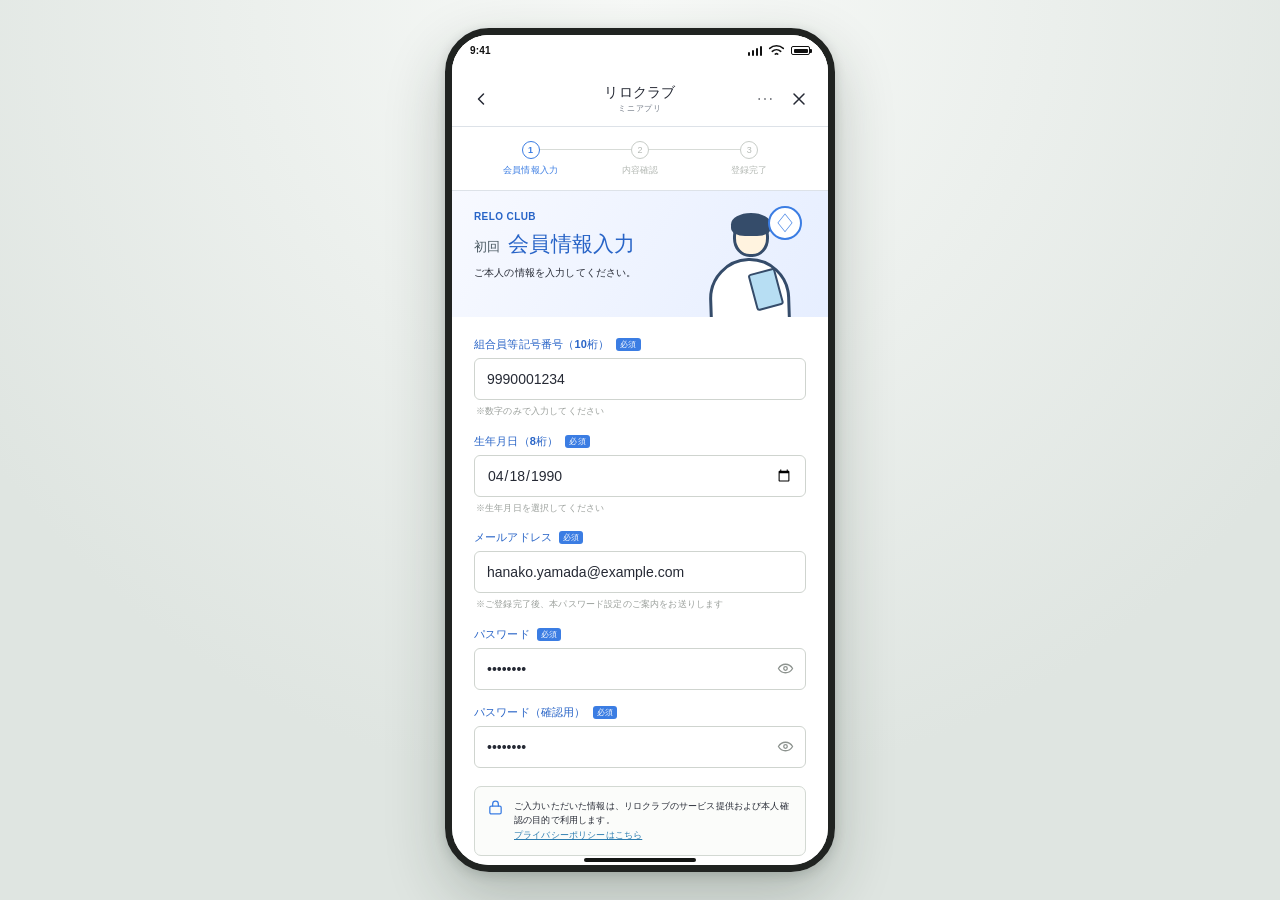
==== commit 0b36834b: "Add files via upload" ====
--- a/index.html
+++ b/index.html
@@ -7,6 +7,7 @@
     <meta name="description" content="リロクラブのデジタル会員証・会員限定クーポン" />
     <title>リロクラブ ミニアプリ</title>
     <link rel="stylesheet" href="./styles.css" />
+    <script src="https://static.line-scdn.net/liff/edge/2/sdk.js" defer></script>
     <script src="./app-config.js" defer></script>
     <script src="./app.js" defer></script>
   </head>
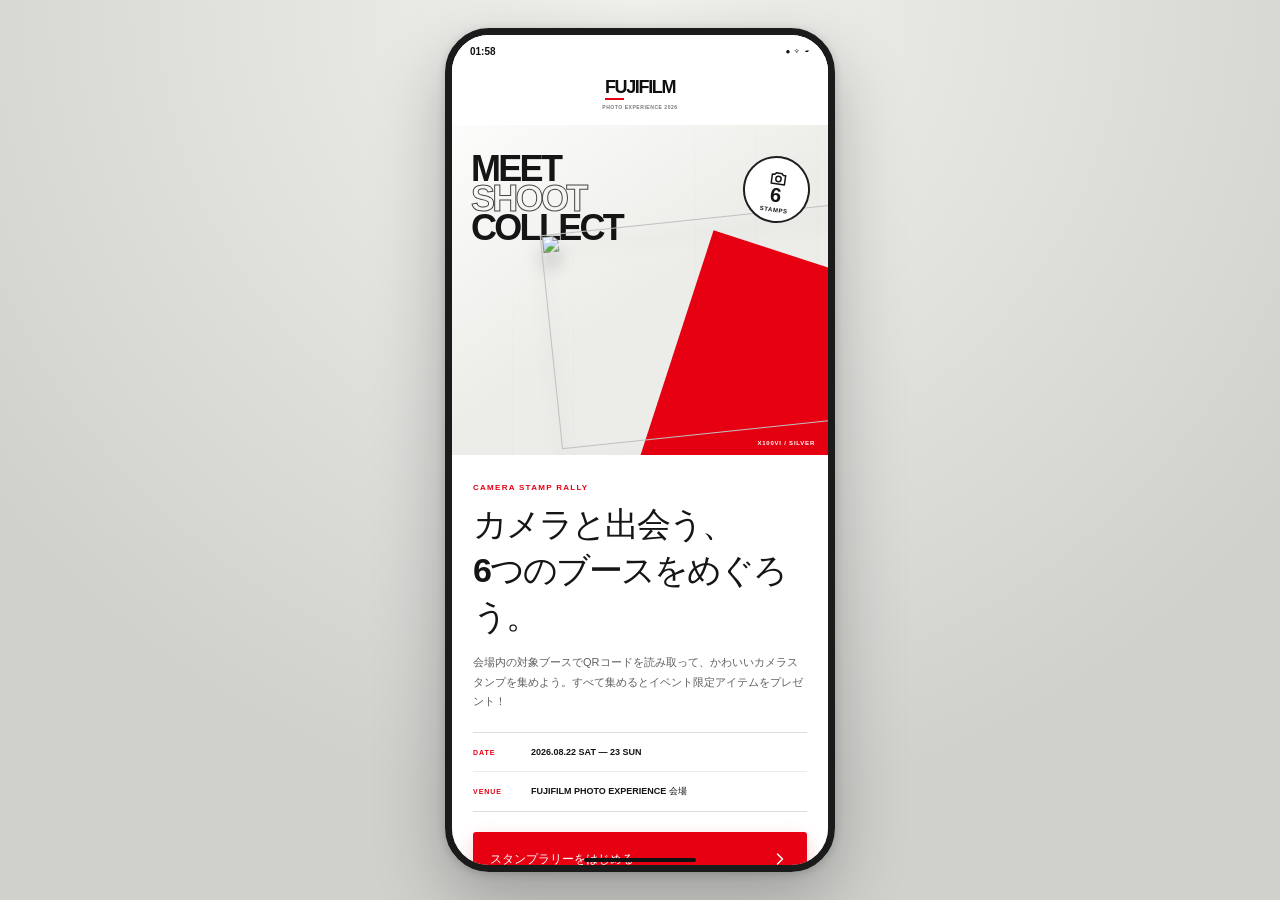
==== commit 15f0afd9: "Add files via upload" ====
--- a/index.html
+++ b/index.html
@@ -1,22 +1,22 @@
-<!doctype html>
-<html lang="ja">
-  <head>
-    <meta charset="UTF-8" />
-    <meta name="viewport" content="width=device-width, initial-scale=1, viewport-fit=cover" />
-    <meta name="theme-color" content="#68ad4b" />
-    <meta name="description" content="リロクラブのデジタル会員証・会員限定クーポン" />
-    <title>リロクラブ ミニアプリ</title>
-    <link rel="stylesheet" href="./styles.css" />
-    <script src="https://static.line-scdn.net/liff/edge/2/sdk.js" defer></script>
-    <script src="./app-config.js" defer></script>
-    <script src="./app.js" defer></script>
-  </head>
-  <body>
-    <div id="app" aria-live="polite">
-      <div class="app-loading" aria-label="読み込み中">
-        <span class="app-loading__mark">R</span>
-      </div>
-    </div>
-    <noscript>このサービスを利用するにはJavaScriptを有効にしてください。</noscript>
-  </body>
-</html>
+﻿<!doctype html>
+<html lang="ja">
+  <head>
+    <meta charset="UTF-8" />
+    <meta name="viewport" content="width=device-width, initial-scale=1, viewport-fit=cover" />
+    <meta name="theme-color" content="#ffffff" />
+    <meta name="description" content="FUJIFILMイベント カメラスタンプラリー" />
+    <title>FUJIFILM CAMERA STAMP RALLY</title>
+    <link rel="stylesheet" href="./styles.css" />
+    <script src="./app-config.js" defer></script>
+    <script src="./app.js" defer></script>
+  </head>
+  <body>
+    <div id="app" aria-live="polite">
+      <div class="app-loading" aria-label="読み込み中">
+        <span class="brand-wordmark">FUJIFILM</span>
+      </div>
+    </div>
+    <noscript>このスタンプラリーを利用するにはJavaScriptを有効にしてください。</noscript>
+  </body>
+</html>
+
--- a/styles.css
+++ b/styles.css
@@ -1,1190 +1,43 @@
-:root {
-  --color-primary: #3b7de3;
-  --color-primary-strong: #2864c7;
-  --color-primary-soft: #eaf2ff;
-  --color-primary-pale: #f5f8ff;
-  --color-accent: #50c6e8;
-  --color-bg: #f7f7f7;
-  --color-surface: #fff;
-  --color-text: #252934;
-  --color-muted: #737b87;
-  --color-line: #dde2e8;
-  --color-danger: #dc6666;
-  --shadow: 0 7px 20px rgba(40, 100, 199, 0.1);
-  font-family: "Noto Sans JP", "Yu Gothic UI", "Yu Gothic", "Hiragino Kaku Gothic ProN", Meiryo, sans-serif;
-  color: var(--color-text);
-  background: #eef1f5;
-  font-synthesis: none;
-  text-rendering: optimizeLegibility;
-}
+﻿:root{--color-primary:#e60012;--color-primary-strong:#b5000e;--color-ink:#151515;--color-muted:#6d6d6d;--color-background:#f2f2ef;--color-surface:#fff;--color-line:#deded9;--safe-top:env(safe-area-inset-top);--safe-bottom:env(safe-area-inset-bottom);color:var(--color-ink);background:var(--color-background);font-family:Inter,"Helvetica Neue","Noto Sans JP","Yu Gothic",YuGothic,Arial,sans-serif;font-synthesis:none}
+*{box-sizing:border-box}html{min-height:100%;background:var(--color-background)}body{min-width:320px;min-height:100%;margin:0;background:var(--color-background)}button,input,select,textarea{font:inherit}button{-webkit-tap-highlight-color:transparent}svg{display:block;fill:none;stroke:currentColor;stroke-linecap:round;stroke-linejoin:round;stroke-width:1.8}img{max-width:100%}#app{position:relative;min-height:100dvh;overflow-x:hidden;background:#fff}.screen{position:relative;min-height:calc(100dvh - 26px);background:#fff}.app-loading{display:grid;min-height:100dvh;place-items:center;background:#fff}
+.device-status{position:sticky;z-index:70;top:0;display:flex;height:26px;align-items:center;justify-content:space-between;padding:calc(3px + var(--safe-top)) 18px 0;background:#fff;color:#111;font-size:9px}.device-status strong{font-size:10px;font-weight:800}.device-status__icons{font-size:8px;letter-spacing:.08em}.device-home-indicator{display:none}
+.brand-wordmark{color:#101010;font-size:18px;font-weight:950;letter-spacing:-.075em;line-height:1}.brand-wordmark::after{display:block;width:19px;height:2px;margin-top:2px;background:var(--color-primary);content:""}.brand-event{color:#777;font-size:5px;font-weight:800;letter-spacing:.11em;line-height:1.2}.brand-lockup{display:flex;align-items:flex-start;flex-direction:column;gap:4px}
+.app-header{position:sticky;z-index:40;top:26px;display:grid;min-height:62px;grid-template-columns:44px 1fr 44px;align-items:center;padding:0 8px;border-bottom:1px solid rgba(0,0,0,.07);background:rgba(255,255,255,.96);backdrop-filter:blur(13px)}.app-header .brand-lockup{align-items:center;justify-self:center}.app-header__side{display:flex;align-items:center}.app-header__side--right{justify-content:flex-end}.icon-button{display:grid;width:40px;height:40px;place-items:center;padding:0;border:0;border-radius:50%;background:transparent;color:#1e1e1e;cursor:pointer}.icon-button:active{background:#f2f2ef}.icon-button svg{width:21px;height:21px}
+.eyebrow{margin:0;color:var(--color-primary);font-size:8px;font-weight:900;letter-spacing:.16em;line-height:1.4}.primary-button,.secondary-button,.danger-button{display:flex;width:100%;min-height:54px;align-items:center;justify-content:center;gap:10px;padding:11px 17px;border-radius:3px;cursor:pointer;font-size:12px;font-weight:850}.primary-button{border:0;background:var(--color-primary);color:#fff;box-shadow:0 8px 20px rgba(230,0,18,.2)}.primary-button:active{background:var(--color-primary-strong);transform:translateY(1px)}.primary-button svg,.secondary-button svg{width:20px;height:20px}.primary-button>span:first-child{flex:1;text-align:left}.secondary-button{border:1px solid #d2d2ce;background:#fff;color:#222}.danger-button{border:0;background:#1d1d1d;color:#fff}.text-button{padding:11px;border:0;background:transparent;color:#777;cursor:pointer;font-size:10px;text-decoration:underline;text-underline-offset:3px}
 
-* { box-sizing: border-box; }
-html, body { margin: 0; min-height: 100%; }
-body { background: #eef1f5; color: var(--color-text); font-weight: 500; letter-spacing: .01em; -webkit-font-smoothing: antialiased; }
-button, input { font: inherit; }
-button { color: inherit; }
-button, a { -webkit-tap-highlight-color: transparent; }
-button:focus-visible, input:focus-visible, a:focus-visible { outline: 3px solid rgba(59,125,227,.28); outline-offset: 2px; }
+/* Welcome */
+.welcome-screen{overflow:hidden}.welcome-screen .app-header{position:relative;top:0;border:0}.welcome-hero{position:relative;height:330px;overflow:hidden;background:#ecece8}.welcome-hero::before{position:absolute;inset:0;background:linear-gradient(145deg,rgba(255,255,255,.86),transparent 52%),repeating-linear-gradient(90deg,transparent 0 60px,rgba(0,0,0,.026) 61px);content:""}.welcome-hero::after{position:absolute;right:-42px;bottom:-82px;width:205px;height:282px;transform:rotate(18deg);background:var(--color-primary);content:""}.welcome-hero__type{position:absolute;z-index:2;top:29px;left:19px;display:flex;flex-direction:column;font-size:36px;font-weight:950;letter-spacing:-.075em;line-height:.82}.welcome-hero__type span:nth-child(2){color:transparent;-webkit-text-stroke:1px #454545}.welcome-hero__camera{position:absolute;z-index:4;right:-44px;bottom:22px;width:322px;height:215px;transform:rotate(-6deg)}.welcome-hero__camera img{width:100%;height:100%;object-fit:contain;filter:drop-shadow(0 14px 9px rgba(0,0,0,.23));mix-blend-mode:multiply}.welcome-hero__stamp{position:absolute;z-index:5;top:31px;right:18px;display:grid;width:67px;height:67px;place-items:center;transform:rotate(8deg);border:2px solid #1f1f1f;border-radius:50%;background:#fff}.welcome-hero__stamp svg{position:absolute;top:10px;width:20px;height:20px}.welcome-hero__stamp b{margin-top:22px;font-size:20px;line-height:1}.welcome-hero__stamp span{margin-top:-12px;font-size:6px;font-weight:900;letter-spacing:.1em}.welcome-hero__caption{position:absolute;z-index:6;right:13px;bottom:9px;margin:0;color:#fff;font-size:6px;font-weight:800;letter-spacing:.13em}.welcome-copy{padding:27px 21px calc(24px + var(--safe-bottom))}.welcome-copy h1{margin:9px 0 13px;font-size:clamp(27px,7.8vw,34px);letter-spacing:-.06em;line-height:1.35}.welcome-copy__description{margin:0;color:#5f5f5f;font-size:11px;line-height:1.8}.event-meta{margin:20px 0;border-top:1px solid var(--color-line);border-bottom:1px solid var(--color-line)}.event-meta div{display:grid;min-height:39px;grid-template-columns:58px 1fr;align-items:center;border-bottom:1px solid #ededeb}.event-meta div:last-child{border:0}.event-meta dt{color:var(--color-primary);font-size:7px;font-weight:900;letter-spacing:.14em}.event-meta dd{margin:0;font-size:9px;font-weight:700}.welcome-note{display:flex;align-items:center;justify-content:center;gap:6px;margin:11px 0 0;color:#888;font-size:8px}.welcome-note svg{width:13px;height:13px;color:var(--color-primary)}
 
-#app {
-  position: relative;
-  width: min(100%, 430px);
-  min-height: 100dvh;
-  margin: 0 auto;
-  overflow: hidden;
-  background: var(--color-surface);
-  box-shadow: 0 0 40px rgba(42, 55, 45, .12);
-}
+/* Rally */
+.rally-screen{padding-bottom:105px;background:#f4f4f1}.rally-lead{display:flex;min-height:143px;align-items:center;justify-content:space-between;padding:20px 20px 18px;background:#fff}.rally-lead h1{margin:7px 0 0;font-size:25px;letter-spacing:-.055em;line-height:1.36}.progress-ring{position:relative;display:grid;width:88px;height:88px;flex:0 0 auto;place-items:center;border-radius:50%;background:conic-gradient(var(--color-primary) var(--progress),#e9e9e5 0)}.progress-ring::before{position:absolute;width:72px;height:72px;border-radius:50%;background:#fff;content:""}.progress-ring>div{position:relative;display:flex;align-items:baseline}.progress-ring strong{font-size:27px;letter-spacing:-.07em}.progress-ring span{margin-left:2px;color:#777;font-size:10px;font-weight:800}.progress-ring small{position:absolute;right:0;bottom:-9px;color:var(--color-primary);font-size:5px;font-weight:900;letter-spacing:.12em}.rally-tabs{position:sticky;z-index:35;top:88px;display:grid;grid-template-columns:repeat(3,1fr);border-top:1px solid #eee;border-bottom:1px solid var(--color-line);background:rgba(255,255,255,.97);backdrop-filter:blur(12px)}.rally-tabs button{position:relative;display:flex;min-height:51px;align-items:center;justify-content:center;gap:5px;border:0;background:transparent;color:#777;cursor:pointer;font-size:9px;font-weight:700}.rally-tabs button::after{position:absolute;right:14px;bottom:-1px;left:14px;height:3px;background:transparent;content:""}.rally-tabs button.is-active{color:var(--color-primary)}.rally-tabs button.is-active::after{background:var(--color-primary)}.rally-tabs svg{width:18px;height:18px}.stamp-section,.booth-section{padding:22px 14px 30px}.section-heading{display:flex;align-items:flex-end;justify-content:space-between;margin:0 3px 14px}.section-heading p{margin:0 0 3px;color:var(--color-primary);font-size:7px;font-weight:900;letter-spacing:.14em}.section-heading h2{margin:0;font-size:19px;letter-spacing:-.03em}.section-heading>span{padding-bottom:2px;color:#777;font-size:10px;font-weight:800}.stamp-grid{display:grid;grid-template-columns:repeat(2,minmax(0,1fr));gap:10px}.stamp-card{position:relative;display:flex;min-height:208px;align-items:center;flex-direction:column;padding:13px 9px 11px;overflow:hidden;border:1px dashed #c9c9c4;border-radius:7px;background:#fff;color:#aaa;cursor:pointer}.stamp-card::before{position:absolute;inset:5px;border:1px solid #f1f1ee;border-radius:4px;content:"";pointer-events:none}.stamp-card.is-collected{border:1px solid color-mix(in srgb,var(--stamp-accent) 30%,white);background:color-mix(in srgb,var(--stamp-color) 14%,white);color:var(--color-ink)}.stamp-card__number{position:absolute;z-index:2;top:10px;left:11px;color:#aaa;font-size:9px;font-weight:900;letter-spacing:.1em}.is-collected .stamp-card__number{color:var(--stamp-accent)}.stamp-card__zone{position:relative;margin-top:auto;color:#888;font-size:6px;font-weight:900;letter-spacing:.12em}.stamp-card>strong{position:relative;margin-top:3px;font-size:12px;letter-spacing:-.02em}.stamp-card__check{position:absolute;z-index:4;top:9px;right:9px;display:grid;width:22px;height:22px;place-items:center;border-radius:50%;background:var(--stamp-accent);color:#fff}.stamp-card__check svg{width:13px;height:13px;stroke-width:2.7}.stamp-placeholder{position:relative;display:grid;width:103px;height:103px;margin-top:18px;place-items:center;border:1px dashed #cfcfca;border-radius:50%;background:#fafaf8}.stamp-placeholder svg{width:45px;height:45px;color:#d0d0ca}.stamp-placeholder b{position:absolute;display:grid;width:26px;height:26px;place-items:center;border-radius:50%;background:#eee;color:#aaa;font-size:13px}.rally-tip{margin:16px 3px 0;padding:13px 12px;border-left:3px solid var(--color-primary);background:#fff;color:#6f6f6b;font-size:8px;line-height:1.7}.rally-tip b{display:block;margin-bottom:2px;color:var(--color-primary);font-size:7px;letter-spacing:.13em}.scan-fab{position:fixed;z-index:38;right:18px;bottom:calc(17px + var(--safe-bottom));left:18px;display:flex;width:min(calc(100% - 36px),394px);min-height:59px;margin:0 auto;align-items:center;justify-content:center;gap:11px;border:0;border-radius:99px;background:#151515;color:#fff;cursor:pointer;box-shadow:0 13px 28px rgba(0,0,0,.25);font-size:12px}.scan-fab span{display:grid;width:37px;height:37px;place-items:center;border-radius:50%;background:var(--color-primary)}.scan-fab svg{width:20px;height:20px}.complete-banner{position:fixed;z-index:38;right:12px;bottom:calc(13px + var(--safe-bottom));left:12px;display:grid;width:min(calc(100% - 24px),406px);min-height:69px;margin:0 auto;grid-template-columns:46px 1fr 35px;gap:10px;align-items:center;padding:9px 10px;border-radius:8px;background:#151515;color:#fff;box-shadow:0 13px 28px rgba(0,0,0,.25)}.complete-banner>span{display:grid;width:44px;height:44px;place-items:center;border-radius:50%;background:var(--color-primary)}.complete-banner svg{width:22px;height:22px}.complete-banner b{display:block;color:#ff7d88;font-size:7px;letter-spacing:.13em}.complete-banner strong{display:block;margin-top:3px;font-size:10px}.complete-banner button{display:grid;width:34px;height:34px;place-items:center;padding:0;border:0;border-radius:50%;background:#fff;color:#111;cursor:pointer}
+
 
-.device-status-bar, .device-home-indicator { display: none; }
-.device-status-icons { display: flex; align-items: center; gap: 6px; }
-.device-signal { display: flex; height: 11px; align-items: flex-end; gap: 1.5px; }
-.device-signal i { display: block; width: 2.5px; border-radius: 1px; background: currentColor; }
-.device-signal i:nth-child(1) { height: 4px; }
-.device-signal i:nth-child(2) { height: 6px; }
-.device-signal i:nth-child(3) { height: 8px; }
-.device-signal i:nth-child(4) { height: 10px; }
-.device-wifi { width: 17px; height: 13px; fill: none; stroke: currentColor; stroke-linecap: round; stroke-width: 1.8; }
-.device-battery { position: relative; width: 19px; height: 9px; border: 1.5px solid currentColor; border-radius: 2px; }
-.device-battery::before { position: absolute; inset: 1.5px; border-radius: 1px; background: currentColor; content: ""; }
-.device-battery::after { position: absolute; top: 2px; right: -3px; width: 2px; height: 4px; border-radius: 0 1px 1px 0; background: currentColor; content: ""; }
+/* Camera stamps */
+.camera-stamp{position:relative;display:block;flex:0 0 auto}.camera-stamp__ring{position:relative;display:flex;width:126px;height:126px;align-items:center;flex-direction:column;justify-content:center;transform:rotate(-3deg);border:3px solid var(--stamp-accent);border-radius:50%;background:var(--stamp-color);box-shadow:inset 0 0 0 4px rgba(255,255,255,.55),0 4px 0 rgba(0,0,0,.06)}.camera-stamp__ring::before,.camera-stamp__ring::after{position:absolute;bottom:23px;width:10px;height:15px;border:2px solid var(--stamp-accent);border-top:0;border-radius:0 0 8px 8px;content:""}.camera-stamp__ring::before{left:24px;transform:rotate(22deg)}.camera-stamp__ring::after{right:24px;transform:rotate(-22deg)}.camera-stamp__face{position:relative;display:block;width:105px;height:76px}.camera-stamp__face img{width:100%;height:100%;object-fit:contain;filter:contrast(1.04) drop-shadow(0 4px 2px rgba(0,0,0,.12));mix-blend-mode:multiply}.camera-stamp__face i{position:absolute;bottom:11px;width:7px;height:4px;border-radius:50%;background:rgba(229,91,106,.52)}.camera-stamp__face i:first-of-type{left:17px}.camera-stamp__face i:last-of-type{right:17px}.camera-stamp__ring>b{max-width:100px;margin-top:0;overflow:hidden;color:var(--stamp-accent);font-size:8px;letter-spacing:.01em;text-overflow:ellipsis;white-space:nowrap}.camera-stamp__sparkle{position:absolute;z-index:3;color:var(--stamp-accent);font-weight:900}.camera-stamp__sparkle--one{top:8px;left:-3px;font-size:17px}.camera-stamp__sparkle--two{top:2px;right:9px;font-size:24px}.camera-stamp--small{margin:14px 0 4px;transform:scale(.86)}.camera-stamp--large .camera-stamp__ring{width:181px;height:181px;border-width:4px;box-shadow:inset 0 0 0 6px rgba(255,255,255,.56),0 8px 0 rgba(0,0,0,.06)}.camera-stamp--large .camera-stamp__face{width:154px;height:112px}.camera-stamp--large .camera-stamp__ring>b{max-width:140px;font-size:11px}.camera-stamp--large .camera-stamp__ring::before,.camera-stamp--large .camera-stamp__ring::after{bottom:34px;width:14px;height:22px}.camera-stamp--large .camera-stamp__ring::before{left:34px}.camera-stamp--large .camera-stamp__ring::after{right:34px}.camera-stamp--tiny{transform:scale(.42);transform-origin:center;margin:-36px}
 
-.app-loading {
-  display: grid;
-  min-height: 100dvh;
-  place-items: center;
-  background: var(--color-primary);
-}
+/* Booth guide */
+.booth-section__intro{margin:-6px 3px 14px;color:#777;font-size:9px}.venue-map{position:relative;height:318px;overflow:hidden;border:1px solid #d8d8d4;border-radius:6px;background:#fff}.venue-map::before{position:absolute;inset:14px;background:linear-gradient(90deg,#f1f1ed 0 47%,transparent 47% 53%,#f1f1ed 53%),repeating-linear-gradient(0deg,transparent 0 72px,rgba(255,255,255,.92) 72px 80px);content:""}.venue-map__aisle{position:absolute;z-index:2;top:14px;bottom:14px;left:50%;display:grid;width:25px;place-items:center;transform:translateX(-50%);color:#aaa;font-size:5px;font-weight:800;letter-spacing:.13em;writing-mode:vertical-rl}.venue-map__pin{position:absolute;z-index:3;top:var(--pin-y);left:var(--pin-x);display:grid;width:34%;min-height:56px;grid-template-columns:27px 1fr;gap:6px;align-items:center;padding:7px;border:1px solid #d5d5d0;border-radius:4px;background:#fff;color:#333;cursor:pointer;text-align:left;box-shadow:0 3px 8px rgba(0,0,0,.07)}.venue-map__pin span{display:grid;width:27px;height:27px;place-items:center;border-radius:50%;background:#e4e4e0;font-size:8px;font-weight:900}.venue-map__pin b{font-size:8px;line-height:1.2}.venue-map__pin.is-visited{border-color:#f1a3a9}.venue-map__pin.is-visited span{background:var(--color-primary);color:#fff}.booth-list{margin-top:13px;overflow:hidden;border:1px solid #dededa;border-radius:6px;background:#fff}.booth-row{display:grid;width:100%;min-height:83px;grid-template-columns:38px 1fr 29px;gap:10px;align-items:center;padding:10px 11px;border:0;border-bottom:1px solid #ecece9;background:#fff;cursor:pointer;text-align:left}.booth-row:last-child{border:0}.booth-row__number{color:#aaa;font-size:16px;font-weight:900}.booth-row__copy small{display:block;color:var(--color-primary);font-size:6px;font-weight:900;letter-spacing:.1em}.booth-row__copy strong{display:block;margin-top:3px;font-size:13px}.booth-row__copy em{display:flex;align-items:center;gap:3px;margin-top:6px;color:#888;font-size:7px;font-style:normal}.booth-row__copy em svg{width:10px;height:10px}.booth-row__status{display:grid;width:27px;height:27px;place-items:center;border-radius:50%;background:#f0f0ed;color:#777}.booth-row__status svg{width:15px;height:15px}.booth-row__status.is-visited{background:var(--color-primary);color:#fff}
 
-.app-loading__mark {
-  display: grid;
-  width: 48px;
-  height: 48px;
-  place-items: center;
-  border: 2px solid #fff;
-  border-radius: 50%;
-  color: #fff;
-  font: 700 22px Georgia, serif;
-}
+/* Completion */
+.complete-screen{min-height:100dvh;padding-bottom:calc(28px + var(--safe-bottom));overflow:hidden;background:#fff}.complete-hero{position:relative;z-index:3;padding:34px 24px 15px;text-align:center}.complete-burst{position:relative;display:grid;width:102px;height:102px;margin:16px auto 13px;place-items:center;border-radius:50%;background:var(--color-primary);box-shadow:0 0 0 9px #fde5e7,0 0 0 11px #fff,0 0 0 12px #f1b8bd}.complete-burst::before,.complete-burst::after{position:absolute;width:135px;height:2px;background:#f5b3b9;content:""}.complete-burst::after{transform:rotate(90deg)}.complete-burst span{position:relative;z-index:2;color:#fff}.complete-burst svg{width:51px;height:51px;stroke-width:2.6}.complete-hero h1{margin:0;font-size:33px;letter-spacing:-.06em}.complete-hero>p:last-child{max-width:300px;margin:8px auto 0;color:#666;font-size:10px;line-height:1.75}.complete-stamps{position:relative;z-index:2;display:flex;min-height:93px;align-items:center;justify-content:center;flex-wrap:wrap;margin:0 19px 14px;padding:5px 15px;border:1px solid #e0e0dc;background:#fafaf8}.reward-preview{position:relative;margin:0 18px;padding:19px 18px 18px 77px;overflow:hidden;background:#171717;color:#fff}.reward-preview::after{position:absolute;right:-35px;bottom:-55px;width:108px;height:150px;transform:rotate(19deg);background:var(--color-primary);content:""}.reward-preview__icon{position:absolute;top:20px;left:18px;display:grid;width:44px;height:44px;place-items:center;border:1px solid #555;border-radius:50%}.reward-preview__icon svg{width:22px;height:22px}.reward-preview>p{margin:0 0 5px;color:#ff8d96;font-size:7px;font-weight:900;letter-spacing:.14em}.reward-preview h2{margin:0;font-size:17px;line-height:1.35}.reward-preview>span{display:block;margin-top:8px;color:#aaa;font-size:7px;line-height:1.5}.complete-actions{display:grid;gap:2px;padding:18px 18px 0}.confetti{position:absolute;z-index:1;inset:62px 0 auto;height:430px;overflow:hidden;pointer-events:none}.confetti i{position:absolute;top:-20px;left:calc(var(--x) * 1%);width:7px;height:13px;transform:rotate(calc(var(--i) * 31deg));background:hsl(calc(var(--i) * 43deg) 74% 58%);animation:confetti-fall 2.6s var(--d) cubic-bezier(.2,.65,.4,1) both}
+
 
-.icon {
-  display: block;
-  width: 21px;
-  height: 21px;
-  fill: none;
-  stroke: currentColor;
-  stroke-linecap: round;
-  stroke-linejoin: round;
-  stroke-width: 1.8;
-}
+/* Reward */
+.reward-screen{min-height:100dvh;padding-bottom:calc(31px + var(--safe-bottom));background:#f1f1ee}.reward-heading{padding:26px 19px 17px;background:#fff}.reward-heading h1{margin:7px 0 13px;font-size:21px;letter-spacing:-.04em}.reward-live{display:inline-flex;align-items:center;gap:5px;padding:5px 8px;border-radius:99px;background:#f3f3f0;color:#555;font-size:7px;font-weight:900;letter-spacing:.08em}.reward-live i{width:6px;height:6px;border-radius:50%;background:#13a361;box-shadow:0 0 0 3px rgba(19,163,97,.14);animation:live-pulse 1.4s infinite}.reward-live b{color:#111;font-size:9px;letter-spacing:0}.reward-ticket{position:relative;margin:0 15px;overflow:hidden;border-radius:8px;background:#fff;box-shadow:0 10px 25px rgba(0,0,0,.11)}.reward-ticket__top{display:grid;grid-template-columns:63px 1fr;gap:12px;align-items:center;padding:17px}.reward-ticket__stamp{display:grid;width:61px;height:61px;place-items:center;border-radius:50%;background:var(--color-primary);color:#fff}.reward-ticket__stamp svg{width:27px;height:27px}.reward-ticket__stamp span{margin-top:-14px;font-size:6px;font-weight:900}.reward-ticket__top p{margin:0 0 3px;color:var(--color-primary);font-size:7px;font-weight:900;letter-spacing:.08em}.reward-ticket__top h2{margin:0;font-size:17px;line-height:1.35}.reward-ticket__art{position:relative;height:184px;overflow:hidden;background:linear-gradient(151deg,#e4e4df 0 55%,#e60012 55.3%)}.reward-ticket__art::before{position:absolute;inset:0;background:repeating-linear-gradient(90deg,transparent 0 55px,rgba(255,255,255,.15) 56px);content:""}.reward-ticket__art img{position:absolute;z-index:2;right:calc(-2px + var(--reward-index) * 64px);bottom:calc(18px + var(--reward-index) * 21px);width:174px;height:106px;transform:rotate(calc(-8deg + var(--reward-index) * 5deg));object-fit:contain;filter:drop-shadow(0 8px 6px rgba(0,0,0,.25));mix-blend-mode:multiply}.reward-ticket__art span{position:absolute;z-index:3;top:19px;left:16px;font-size:20px;font-weight:950;letter-spacing:-.06em;line-height:.83}.reward-ticket__art span b{color:transparent;-webkit-text-stroke:1px #222}.reward-ticket__meta{margin:0;padding:15px 17px 18px;border-top:2px dashed #e0e0dc}.reward-ticket__meta div{display:grid;min-height:31px;grid-template-columns:112px 1fr;align-items:center}.reward-ticket__meta dt{color:#888;font-size:6px;font-weight:900;letter-spacing:.1em}.reward-ticket__meta dd{margin:0;font-size:9px;font-weight:800;text-align:right}.reward-ticket__cut{position:absolute;z-index:3;bottom:70px;width:20px;height:20px;border-radius:50%;background:#f1f1ee}.reward-ticket__cut--left{left:-10px}.reward-ticket__cut--right{right:-10px}.staff-panel{margin:17px 15px 0;padding:14px;border:1px solid #d8d8d4;border-radius:6px;background:#fff}.staff-panel p{display:flex;align-items:flex-start;gap:8px;margin:0 2px 13px;color:#666;font-size:8px;line-height:1.6}.staff-panel p svg{width:17px;height:17px;flex:0 0 auto;color:var(--color-primary)}.staff-panel button{width:100%;min-height:52px;border:0;border-radius:3px;background:#1a1a1a;color:#fff;cursor:pointer;font-size:11px;font-weight:800}.reward-footer-note{margin:22px 0 0;color:#aaa;font-size:6px;font-weight:800;letter-spacing:.14em;text-align:center}.used-stamp{position:absolute;z-index:5;top:104px;right:23px;display:flex;width:136px;height:76px;align-items:center;justify-content:center;flex-direction:column;transform:rotate(-8deg);border:4px double #4d4d4d;color:#363636;opacity:.82}.used-stamp strong{font-size:26px;letter-spacing:.06em}.used-stamp span{font-size:7px;font-weight:800}.is-exchanged .reward-ticket{filter:grayscale(.85)}.is-exchanged .reward-live i{background:#999;box-shadow:none;animation:none}.exchange-result{display:flex;align-items:center;gap:12px;margin:17px 15px 0;padding:15px;border:1px solid #cfcfcb;border-radius:6px;background:#fff}.exchange-result>span{display:grid;width:43px;height:43px;place-items:center;border-radius:50%;background:#333;color:#fff}.exchange-result svg{width:24px;height:24px}.exchange-result h2{margin:0;font-size:13px}.exchange-result p{margin:4px 0 0;color:#777;font-size:8px}
 
-.icon--sm { width: 17px; height: 17px; }
-.screen { min-height: 100dvh; }
+/* Overlays and sheets */
+.overlay{position:fixed;z-index:90;inset:0;display:flex;width:min(100%,430px);margin:0 auto;align-items:flex-end}.overlay__backdrop{position:absolute;inset:0;width:100%;border:0;background:rgba(0,0,0,.55)}.overlay--center{align-items:center;justify-content:center;padding:18px}.bottom-sheet{position:relative;z-index:2;width:100%;max-height:92dvh;overflow-y:auto;padding:12px 19px calc(21px + var(--safe-bottom));border-radius:20px 20px 0 0;background:#fff;box-shadow:0 -13px 32px rgba(0,0,0,.17)}.sheet-handle{display:block;width:38px;height:4px;margin:0 auto 17px;border-radius:99px;background:#d6d6d2}.booth-sheet__visual{position:relative;display:grid;height:184px;margin-bottom:17px;place-items:center;overflow:hidden;background:color-mix(in srgb,var(--stamp-color) 38%,white)}.booth-sheet__visual::after{position:absolute;right:-40px;bottom:-50px;width:130px;height:165px;transform:rotate(17deg);background:var(--color-primary);content:""}.booth-sheet__visual>span{position:absolute;z-index:2;top:13px;left:14px;font-size:37px;font-weight:950;letter-spacing:-.07em}.booth-sheet__visual img{position:relative;z-index:3;width:245px;height:145px;object-fit:contain;filter:drop-shadow(0 9px 7px rgba(0,0,0,.2));mix-blend-mode:multiply}.booth-sheet h2{margin:5px 0;font-size:27px}.booth-sheet>p:not(.eyebrow){margin:0;color:#666;font-size:10px;line-height:1.7}.booth-sheet__location{display:flex;align-items:center;gap:10px;margin:16px 0;padding:12px;background:#f3f3f0}.booth-sheet__location svg{width:20px;height:20px;color:var(--color-primary)}.booth-sheet__location span{color:#777;font-size:7px}.booth-sheet__location b{display:block;margin-bottom:3px;color:#222;font-size:10px}.booth-sheet .secondary-button svg{color:var(--color-primary)}.confirm-sheet{text-align:center}.confirm-sheet__icon{display:grid;width:62px;height:62px;margin:3px auto 14px;place-items:center;border-radius:50%;background:#fde7e9;color:var(--color-primary)}.confirm-sheet__icon svg{width:30px;height:30px}.confirm-sheet__icon--muted{background:#eee;color:#555}.confirm-sheet h2,.reward-hint-sheet h2{margin:7px 0 9px;font-size:21px;line-height:1.4}.confirm-sheet>p:not(.eyebrow),.reward-hint-sheet>p:not(.eyebrow){max-width:310px;margin:0 auto 18px;color:#6c6c6c;font-size:10px;line-height:1.7}.confirm-sheet .danger-button{margin-bottom:8px}.menu-sheet h2{margin:5px 0 18px;font-size:20px}.menu-sheet dl{margin:0 0 15px;border-top:1px solid #e3e3df}.menu-sheet dl div{display:grid;min-height:42px;grid-template-columns:88px 1fr;align-items:center;border-bottom:1px solid #e9e9e6}.menu-sheet dt{color:#777;font-size:8px}.menu-sheet dd{margin:0;font-size:9px;font-weight:700;text-align:right}.menu-reset{display:flex;width:100%;min-height:49px;align-items:center;gap:9px;margin-bottom:12px;padding:0 10px;border:0;background:#f3f3f0;color:#555;cursor:pointer;font-size:9px}.menu-reset span{flex:1;text-align:left}.menu-reset svg{width:18px;height:18px}.reward-hint-sheet{text-align:center}.mini-progress{height:5px;margin:0 0 19px;overflow:hidden;border-radius:99px;background:#e7e7e4}.mini-progress span{display:block;height:100%;border-radius:inherit;background:var(--color-primary)}
 
-.line-consent-screen { min-height: 100dvh; background: #fff; }
-.line-consent-header {
-  display: grid;
-  height: calc(52px + env(safe-area-inset-top));
-  grid-template-columns: 44px 1fr 44px;
-  align-items: end;
-  padding: env(safe-area-inset-top) 8px 10px;
-  border-bottom: 1px solid #e5e5e5;
-  background: #fff;
-}
-.line-consent-header strong { padding-bottom: 5px; font-size: 15px; text-align: center; }
-.line-consent-header button {
-  display: grid;
-  width: 34px;
-  height: 34px;
-  place-items: center;
-  padding: 0;
-  border: 0;
-  background: transparent;
-  cursor: pointer;
-}
-.line-consent-header .icon { width: 19px; height: 19px; }
-.line-consent-content { padding: 34px 24px calc(30px + env(safe-area-inset-bottom)); text-align: center; }
-.line-consent-app-icon {
-  display: grid;
-  width: 72px;
-  height: 72px;
-  margin: 0 auto 14px;
-  place-items: center;
-  border-radius: 18px;
-  background: linear-gradient(145deg, var(--color-primary), var(--color-primary-strong));
-  color: #fff;
-  font: 700 31px Georgia, serif;
-  box-shadow: 0 7px 18px rgba(40,100,199,.2);
-}
-.line-consent-content h1 { margin: 0 0 28px; font-size: 18px; }
-.line-consent-lead { margin: 0 0 15px; color: #555; font-size: 12px; line-height: 1.7; text-align: left; }
-.line-permission-card {
-  display: grid;
-  grid-template-columns: 42px 1fr;
-  gap: 12px;
-  align-items: center;
-  padding: 16px 14px;
-  border: 1px solid #e1e1e1;
-  border-radius: 8px;
-  text-align: left;
-}
-.line-permission-icon {
-  display: grid;
-  width: 42px;
-  height: 42px;
-  place-items: center;
-  border-radius: 50%;
-  background: #eafbea;
-  color: #06c755;
-}
-.line-permission-icon .icon { width: 21px; height: 21px; stroke-width: 2; }
-.line-permission-card h2 { margin: 0 0 5px; font-size: 13px; }
-.line-permission-card p { margin: 0; color: #777; font-size: 10px; line-height: 1.55; }
-.line-consent-purpose { margin: 18px 2px 8px; color: #777; font-size: 10px; line-height: 1.7; text-align: left; }
-.line-consent-links { display: flex; gap: 4px; margin: 0 2px; font-size: 10px; }
-.line-consent-links a { color: #2b72b9; }
-.line-consent-links span { color: #aaa; }
-.line-consent-error { margin: 18px 0 -5px; color: var(--color-danger); font-size: 10px; line-height: 1.6; }
-.line-consent-actions { display: grid; gap: 9px; margin-top: 30px; }
-.line-allow-button,
-.line-cancel-button {
-  min-height: 48px;
-  border-radius: 6px;
-  cursor: pointer;
-  font-size: 14px;
-  font-weight: 700;
-}
-.line-allow-button { border: 0; background: #06c755; color: #fff; }
-.line-cancel-button { border: 1px solid #d9d9d9; background: #fff; color: #555; }
+/* Stamp acquisition */
+.stamp-modal{position:relative;z-index:2;width:min(100%,360px);overflow:hidden;padding:26px 22px 22px;border-radius:17px;background:#fff;text-align:center;box-shadow:0 18px 50px rgba(0,0,0,.25)}.stamp-modal__close{position:absolute;z-index:5;top:10px;right:10px;display:grid;width:34px;height:34px;place-items:center;padding:0;border:0;border-radius:50%;background:#f0f0ed;cursor:pointer}.stamp-modal__close svg{width:17px;height:17px}.stamp-modal__rays{position:absolute;top:-111px;left:50%;width:340px;height:340px;transform:translateX(-50%);border-radius:50%;opacity:.7;background:repeating-conic-gradient(from 4deg,#fff 0 10deg,#f8efdf 10deg 20deg)}.stamp-modal .eyebrow{position:relative;z-index:2;font-size:10px}.stamp-modal .camera-stamp{z-index:2;width:181px;margin:19px auto 15px;animation:stamp-in .65s cubic-bezier(.2,1.45,.4,1) both}.stamp-modal__booth{position:relative;z-index:2;color:var(--color-primary);font-size:7px;font-weight:900;letter-spacing:.11em}.stamp-modal h2{position:relative;z-index:2;margin:6px 0 5px;font-size:20px;letter-spacing:-.03em}.stamp-modal>p:not(.eyebrow){position:relative;z-index:2;margin:0 0 17px;color:#6d6d6d;font-size:9px;line-height:1.7}.stamp-modal .primary-button{position:relative;z-index:2;min-height:49px}
+
 
-.mini-header {
-  position: sticky;
-  z-index: 20;
-  top: 0;
-  display: grid;
-  height: calc(64px + env(safe-area-inset-top));
-  grid-template-columns: 72px 1fr 72px;
-  align-items: end;
-  padding: env(safe-area-inset-top) 12px 10px;
-  border-bottom: 1px solid var(--color-line);
-  background: rgba(255,255,255,.96);
-  backdrop-filter: blur(12px);
-}
+/* Scanner */
+.scanner-overlay{position:fixed;z-index:110;inset:0;width:min(100%,430px);margin:0 auto;overflow:hidden;background:#151716;color:#fff}#scanner-video{position:absolute;width:100%;height:100%;object-fit:cover;opacity:0}.scanner-overlay.has-camera #scanner-video{opacity:1}.scanner-fallback{position:absolute;inset:0;display:grid;place-items:center;color:#3c403d}.scanner-fallback svg{width:110px;height:110px;stroke-width:.8}.scanner-shade{position:absolute;background:rgba(5,6,5,.68);backdrop-filter:blur(2px)}.scanner-shade--top{top:0;right:0;left:0;height:25%}.scanner-shade--left{top:25%;bottom:39%;left:0;width:12%}.scanner-shade--right{top:25%;right:0;bottom:39%;width:12%}.scanner-shade--bottom{right:0;bottom:0;left:0;height:39%}.scanner-frame{position:absolute;top:25%;right:12%;left:12%;height:36%}.scanner-frame i{position:absolute;width:37px;height:37px;border-color:#fff;border-style:solid}.scanner-frame i:nth-child(1){top:0;left:0;border-width:3px 0 0 3px}.scanner-frame i:nth-child(2){top:0;right:0;border-width:3px 3px 0 0}.scanner-frame i:nth-child(3){bottom:0;left:0;border-width:0 0 3px 3px}.scanner-frame i:nth-child(4){right:0;bottom:0;border-width:0 3px 3px 0}.scanner-frame>span{position:absolute;right:10px;left:10px;height:2px;background:var(--color-primary);box-shadow:0 0 12px var(--color-primary);animation:scan-line 2.3s ease-in-out infinite}.scanner-header{position:absolute;z-index:4;top:calc(12px + var(--safe-top));right:12px;left:12px;display:grid;grid-template-columns:42px 1fr 42px;align-items:center;text-align:center}.scanner-header button{display:grid;width:40px;height:40px;place-items:center;padding:0;border:0;border-radius:50%;background:rgba(255,255,255,.14);color:#fff;cursor:pointer}.scanner-header button svg{width:20px;height:20px}.scanner-header b{display:block;font-size:10px;letter-spacing:.12em}.scanner-header div span{display:block;margin-top:4px;color:#ccc;font-size:7px}.scanner-status{position:absolute;z-index:4;top:63%;right:18px;left:18px;margin:0;color:#ddd;font-size:8px;line-height:1.5;text-align:center}.scanner-status.is-error{color:#ff9ba4}.scanner-demo{position:absolute;z-index:5;right:13px;bottom:calc(15px + var(--safe-bottom));left:13px;overflow:hidden;border-radius:8px;background:rgba(255,255,255,.96);color:#151515}.scanner-demo__toggle{display:grid;width:100%;min-height:58px;grid-template-columns:86px 1fr 22px;align-items:center;padding:8px 12px;border:0;background:transparent;cursor:pointer;text-align:left}.scanner-demo__toggle>span{color:var(--color-primary);font-size:7px;font-weight:900;letter-spacing:.08em}.scanner-demo__toggle b{font-size:10px}.scanner-demo__toggle svg{width:17px;height:17px;transition:transform .2s}.scanner-demo__toggle.is-open svg{transform:rotate(90deg)}.scanner-demo__list{display:none;max-height:255px;overflow-y:auto;border-top:1px solid #ddd}.scanner-demo__list.is-open{display:block}.scanner-demo__list>button{display:grid;width:100%;min-height:54px;grid-template-columns:34px 1fr 24px;gap:8px;align-items:center;padding:7px 12px;border:0;border-bottom:1px solid #e8e8e4;background:#fff;cursor:pointer;text-align:left}.scanner-demo__list>button>span{display:grid;width:30px;height:30px;place-items:center;border-radius:50%;background:var(--color-primary);color:#fff;font-size:8px;font-weight:900}.scanner-demo__list small{display:block;color:#888;font-size:6px}.scanner-demo__list b{font-size:10px}.scanner-demo__list svg{width:18px;height:18px;color:var(--color-primary)}.scanner-demo__list>p{margin:0;padding:18px;color:#777;font-size:9px;text-align:center}
 
-.mini-header__brand {
-  align-self: end;
-  padding-bottom: 2px;
-  text-align: center;
-}
+@keyframes stamp-in{0%{transform:translateY(-150px) rotate(-18deg) scale(1.65);opacity:0}62%{transform:translateY(8px) rotate(4deg) scale(.92);opacity:1}100%{transform:translateY(0) rotate(0) scale(1)}}@keyframes confetti-fall{0%{transform:translateY(-20px) rotate(0);opacity:0}10%{opacity:1}100%{transform:translateY(440px) translateX(calc((var(--i) - 12) * 2px)) rotate(680deg);opacity:.65}}@keyframes live-pulse{50%{opacity:.45;transform:scale(.78)}}@keyframes scan-line{0%,100%{top:9px;opacity:.35}50%{top:calc(100% - 11px);opacity:1}}
 
-.mini-header__brand strong {
-  display: block;
-  font-size: 14px;
-  line-height: 1.1;
-  letter-spacing: .02em;
-}
-
-.mini-header__brand small {
-  display: block;
-  margin-top: 3px;
-  color: var(--color-muted);
-  font-size: 8px;
-  letter-spacing: .12em;
-}
-
-.header-actions { display: flex; align-items: center; justify-content: flex-end; }
-.header-button {
-  display: grid;
-  width: 34px;
-  height: 34px;
-  place-items: center;
-  padding: 0;
-  border: 0;
-  background: transparent;
-  cursor: pointer;
-}
-.header-button .icon { width: 20px; height: 20px; }
-
-.registration-screen { min-height: 100dvh; background: #fff; }
-.registration-content { padding-bottom: calc(24px + env(safe-area-inset-bottom)); }
-
-.progress-steps {
-  display: grid;
-  grid-template-columns: repeat(3, 1fr);
-  list-style: none;
-  margin: 0;
-  padding: 14px 24px 13px;
-  border-bottom: 1px solid var(--color-line);
-  background: #fff;
-}
-
-.progress-step {
-  position: relative;
-  color: #b4b9b4;
-  font-size: 9px;
-  text-align: center;
-}
-
-.progress-step::before {
-  position: absolute;
-  z-index: 0;
-  top: 8px;
-  right: 50%;
-  left: -50%;
-  height: 1px;
-  background: #d7dbd7;
-  content: "";
-}
-
-.progress-step:first-child::before { display: none; }
-
-.progress-step__circle {
-  position: relative;
-  z-index: 1;
-  display: grid;
-  width: 18px;
-  height: 18px;
-  margin: 0 auto 5px;
-  place-items: center;
-  border: 1px solid #c8cdc8;
-  border-radius: 50%;
-  background: #fff;
-  font-size: 9px;
-}
-
-.progress-step.is-active { color: var(--color-primary); font-weight: 700; }
-.progress-step.is-active .progress-step__circle { border-color: var(--color-primary); color: var(--color-primary); }
-
-.registration-hero {
-  position: relative;
-  min-height: 126px;
-  padding: 20px 142px 18px 22px;
-  overflow: hidden;
-  background:
-    radial-gradient(circle at 88% 18%, rgba(255,255,255,.9) 0 2px, transparent 3px),
-    linear-gradient(120deg, #f7f9ff, #e6eeff);
-}
-
-.registration-hero__brand {
-  margin: 0 0 8px;
-  color: var(--color-primary-strong);
-  font-size: 10px;
-  font-weight: 800;
-  letter-spacing: .04em;
-}
-
-.registration-hero h1 {
-  margin: 0 0 7px;
-  color: var(--color-primary-strong);
-  font-size: 21px;
-  line-height: 1.35;
-}
-
-.registration-hero__prefix {
-  margin-right: 8px;
-  color: #4a5962;
-  font-size: 13px;
-}
-
-.registration-hero p:last-of-type {
-  margin: 0;
-  font-size: 10px;
-  line-height: 1.6;
-}
-
-.registration-illustration {
-  position: absolute;
-  right: 24px;
-  bottom: 0;
-  width: 108px;
-  height: 116px;
-}
-
-.registration-illustration__head {
-  position: absolute;
-  top: 16px;
-  left: 37px;
-  width: 36px;
-  height: 40px;
-  border: 3px solid #354c6a;
-  border-radius: 48% 48% 46% 46%;
-  background: #fff3df;
-}
-
-.registration-illustration__head::before {
-  position: absolute;
-  top: -7px;
-  right: -5px;
-  left: -5px;
-  height: 23px;
-  border-radius: 50% 50% 35% 35%;
-  background: #354c6a;
-  content: "";
-}
-
-.registration-illustration__body {
-  position: absolute;
-  right: 14px;
-  bottom: -13px;
-  left: 13px;
-  height: 72px;
-  transform: rotate(-2deg);
-  border: 3px solid #354c6a;
-  border-radius: 46px 46px 0 0;
-  background: #fff;
-}
-
-.registration-illustration__body::after {
-  position: absolute;
-  right: 7px;
-  bottom: 18px;
-  width: 24px;
-  height: 34px;
-  transform: rotate(-13deg);
-  border: 2px solid #354c6a;
-  border-radius: 3px;
-  background: #b7def3;
-  content: "";
-}
-
-.registration-illustration__leaf {
-  position: absolute;
-  top: 5px;
-  right: 2px;
-  display: grid;
-  width: 34px;
-  height: 34px;
-  place-items: center;
-  border: 2px solid var(--color-primary);
-  border-radius: 50%;
-  background: #fff;
-  color: var(--color-primary);
-  font-size: 20px;
-}
-
-.registration-form { padding: 20px 22px 0; }
-
-.field { margin-bottom: 15px; }
-.field__label-row { display: flex; align-items: center; gap: 7px; margin-bottom: 6px; }
-.field label { color: var(--color-primary-strong); font-size: 11px; font-weight: 700; }
-.required-badge {
-  padding: 1px 4px;
-  border-radius: 3px;
-  background: var(--color-primary);
-  color: #fff;
-  font-size: 8px;
-  font-weight: 700;
-}
-
-.field input {
-  width: 100%;
-  height: 42px;
-  padding: 0 12px;
-  border: 1px solid #cfd4cf;
-  border-radius: 6px;
-  background: #fff;
-  color: var(--color-text);
-  font-size: 14px;
-}
-
-.field input::placeholder { color: #b8bdb9; }
-
-.field__hint,
-.form-error {
-  margin: 5px 2px 0;
-  color: #9a9f9b;
-  font-size: 9px;
-  line-height: 1.5;
-}
-
-.form-error { margin: 0 0 12px; color: #c84646; font-size: 11px; }
-
-.password-wrap { position: relative; }
-.password-wrap input { padding-right: 42px; }
-.password-toggle {
-  position: absolute;
-  top: 4px;
-  right: 4px;
-  display: grid;
-  width: 34px;
-  height: 34px;
-  place-items: center;
-  padding: 0;
-  border: 0;
-  background: transparent;
-  color: #8d938f;
-  cursor: pointer;
-}
-
-.consent-box {
-  display: flex;
-  gap: 10px;
-  margin: 18px 0 14px;
-  padding: 12px;
-  border: 1px solid #d3d9d3;
-  border-radius: 7px;
-  background: #fbfcfa;
-}
-
-.consent-box__lock { flex: 0 0 auto; color: var(--color-primary); }
-.consent-box p { margin: 0; font-size: 9px; line-height: 1.65; }
-.consent-box a { color: #2c7db0; }
-
-.primary-button,
-.secondary-button {
-  display: flex;
-  width: 100%;
-  min-height: 48px;
-  align-items: center;
-  justify-content: center;
-  gap: 9px;
-  border: 0;
-  border-radius: 7px;
-  cursor: pointer;
-  font-weight: 700;
-}
-
-.primary-button {
-  background: linear-gradient(180deg, #72b957, var(--color-primary-strong));
-  color: #fff;
-  font-size: 14px;
-  box-shadow: 0 4px 10px rgba(74,145,54,.18);
-}
-
-.primary-button:disabled { cursor: not-allowed; background: #b8c3b5; box-shadow: none; }
-.secondary-button { border: 1px solid var(--color-line); background: #fff; font-size: 13px; }
-
-.processing-screen,
-.success-screen {
-  display: grid;
-  min-height: 100dvh;
-  padding: 32px 26px;
-  place-items: center;
-  background: #fff;
-  text-align: center;
-}
-
-.processing-screen__content,
-.success-screen__content { width: 100%; }
-
-.spinner {
-  width: 44px;
-  height: 44px;
-  margin: 0 auto 22px;
-  animation: spin .9s linear infinite;
-  border: 3px solid var(--color-primary-soft);
-  border-top-color: var(--color-primary);
-  border-radius: 50%;
-}
-
-@keyframes spin { to { transform: rotate(360deg); } }
-.processing-screen p { margin: 0; font-size: 14px; font-weight: 700; }
-
-.success-mark {
-  display: grid;
-  width: 74px;
-  height: 74px;
-  margin: 0 auto 24px;
-  place-items: center;
-  border-radius: 50%;
-  background: var(--color-primary-soft);
-  color: var(--color-primary);
-}
-
-.success-mark .icon { width: 34px; height: 34px; stroke-width: 2.5; }
-.success-screen h1 { margin: 0 0 12px; font-size: 22px; }
-.success-screen p { margin: 0 0 30px; color: var(--color-muted); font-size: 13px; line-height: 1.8; }
-
-.app-shell { min-height: 100dvh; padding-bottom: calc(68px + env(safe-area-inset-bottom)); background: #fff; }
-
-.service-tabs {
-  position: sticky;
-  z-index: 15;
-  top: calc(64px + env(safe-area-inset-top));
-  display: grid;
-  grid-template-columns: 1fr 1fr;
-  border-bottom: 1px solid var(--color-line);
-  background: rgba(255,255,255,.97);
-}
-
-.service-tab {
-  position: relative;
-  display: flex;
-  min-height: 47px;
-  align-items: center;
-  justify-content: center;
-  gap: 7px;
-  padding: 8px;
-  border: 0;
-  background: transparent;
-  color: #777d79;
-  cursor: pointer;
-  font-size: 12px;
-  font-weight: 700;
-}
-
-.service-tab.is-active { color: var(--color-primary-strong); }
-.service-tab.is-active::after {
-  position: absolute;
-  right: 6px;
-  bottom: -1px;
-  left: 6px;
-  height: 3px;
-  background: var(--color-primary);
-  content: "";
-}
-
-.main-content { min-height: 500px; }
-
-.home-page,
-.member-page,
-.menu-page { padding: 22px 18px 30px; }
-
-.home-banner {
-  position: relative;
-  min-height: 142px;
-  padding: 22px 145px 20px 20px;
-  overflow: hidden;
-  border-radius: 12px;
-  background: linear-gradient(135deg, #f6f8ff, #dfe9ff);
-}
-
-.home-banner__brand { margin: 0 0 7px; color: var(--color-primary-strong); font-size: 10px; font-weight: 800; }
-.home-banner h1 { margin: 0 0 8px; color: var(--color-primary-strong); font-size: 20px; line-height: 1.45; }
-.home-banner p { margin: 0; color: #606761; font-size: 10px; line-height: 1.6; }
-
-.home-banner__circles {
-  position: absolute;
-  right: 15px;
-  bottom: 12px;
-  width: 112px;
-  height: 112px;
-}
-
-.home-banner__circle {
-  position: absolute;
-  display: grid;
-  place-items: center;
-  border: 2px solid #72b7ef;
-  border-radius: 50%;
-  background: #fff;
-  color: var(--color-primary);
-}
-
-.home-banner__circle:nth-child(1) { top: 0; left: 32px; width: 52px; height: 52px; }
-.home-banner__circle:nth-child(2) { right: 0; bottom: 6px; width: 44px; height: 44px; }
-.home-banner__circle:nth-child(3) { bottom: 0; left: 0; width: 49px; height: 49px; }
-
-.section-title {
-  display: flex;
-  align-items: center;
-  justify-content: space-between;
-  margin: 24px 2px 12px;
-}
-
-.section-title h2 { margin: 0; font-size: 16px; }
-.text-button { padding: 6px; border: 0; background: transparent; color: var(--color-primary-strong); cursor: pointer; font-size: 10px; font-weight: 700; }
-
-.home-member-card {
-  display: grid;
-  width: 100%;
-  grid-template-columns: 132px 1fr;
-  gap: 14px;
-  align-items: center;
-  padding: 13px;
-  border: 1px solid var(--color-line);
-  border-radius: 10px;
-  background: #fff;
-  color: inherit;
-  cursor: pointer;
-  box-shadow: var(--shadow);
-  text-align: left;
-}
-
-.home-member-card img { display: block; width: 100%; border-radius: 6px; }
-.home-member-card__label, .home-member-card__name, .home-member-card__id { display: block; }
-.home-member-card__label { color: var(--color-muted); font-size: 9px; }
-.home-member-card__name { margin-top: 4px !important; font-size: 14px; font-weight: 700; }
-.home-member-card__id { margin-top: 4px !important; color: var(--color-muted); font-size: 9px; }
-
-.quick-grid { display: grid; grid-template-columns: repeat(2,1fr); gap: 10px; }
-.quick-tile {
-  display: flex;
-  min-height: 78px;
-  align-items: center;
-  gap: 11px;
-  padding: 13px;
-  border: 1px solid var(--color-line);
-  border-radius: 9px;
-  background: #fff;
-  cursor: pointer;
-  text-align: left;
-}
-.quick-tile__icon { display: grid; width: 38px; height: 38px; flex: 0 0 auto; place-items: center; border-radius: 50%; background: var(--color-primary-soft); color: var(--color-primary); }
-.quick-tile strong { display: block; font-size: 12px; }
-.quick-tile small { display: block; margin-top: 3px; color: var(--color-muted); font-size: 8px; }
-
-.daily-gacha-card {
-  position: relative;
-  display: grid;
-  width: 100%;
-  min-height: 112px;
-  grid-template-columns: minmax(0,1fr) 104px;
-  gap: 8px;
-  align-items: center;
-  margin-top: 14px;
-  padding: 15px 13px 15px 17px;
-  overflow: hidden;
-  border: 1px solid #d5e2f7;
-  border-radius: 12px;
-  background: linear-gradient(125deg, #edf3ff 0 58%, #fff4d8 100%);
-  color: inherit;
-  cursor: pointer;
-  box-shadow: 0 7px 18px rgba(40,100,199,.11);
-  text-align: left;
-}
-.daily-gacha-card:active { transform: translateY(1px); }
-.daily-gacha-card::after { position: absolute; top: -30px; right: 60px; width: 82px; height: 82px; border: 1px solid rgba(255,255,255,.8); border-radius: 50%; content: ""; }
-.daily-gacha-card__copy { position: relative; z-index: 2; display: flex; min-width: 0; align-items: flex-start; flex-direction: column; }
-.daily-gacha-card__badge { margin-bottom: 7px; padding: 3px 7px; border-radius: 99px; background: var(--color-accent); color: #fff; font-size: 8px; font-weight: 800; }
-.daily-gacha-card__copy > strong { font-size: 15px; line-height: 1.35; }
-.daily-gacha-card__copy > small { margin-top: 4px; color: #687067; font-size: 8px; }
-.daily-gacha-card__status { display: flex; align-items: center; gap: 1px; margin-top: 10px; color: var(--color-primary-strong); font-size: 9px; font-weight: 800; }
-.daily-gacha-card__status .icon { width: 13px; height: 13px; }
-.daily-gacha-card.is-complete .daily-gacha-card__badge { background: #7d9d6d; }
-
-.daily-gacha-card__visual { position: relative; z-index: 2; display: block; width: 92px; height: 85px; justify-self: end; }
-.daily-gacha-card__dome { position: absolute; top: 0; left: 11px; width: 70px; height: 70px; overflow: hidden; border: 5px solid var(--color-primary); border-radius: 50%; background: rgba(255,255,255,.82); box-shadow: inset 0 -10px 0 rgba(59,125,227,.1); }
-.daily-gacha-card__dome i { position: absolute; width: 17px; height: 17px; border: 2px solid #fff; border-radius: 50%; box-shadow: 0 2px 5px rgba(45,65,39,.14); }
-.daily-gacha-card__dome i:nth-child(1) { bottom: 7px; left: 8px; background: #f4ac4e; }
-.daily-gacha-card__dome i:nth-child(2) { right: 8px; bottom: 9px; background: #ed7a7a; }
-.daily-gacha-card__dome i:nth-child(3) { right: 24px; bottom: 1px; background: #72b5d7; }
-.daily-gacha-card__dome b { position: absolute; top: 18px; left: 24px; display: grid; width: 22px; height: 22px; place-items: center; border-radius: 50%; background: #fff; color: var(--color-primary-strong); font-size: 12px; box-shadow: 0 2px 6px rgba(45,65,39,.15); }
-.daily-gacha-card__base { position: absolute; right: 0; bottom: 0; left: 0; height: 27px; border-radius: 7px 7px 10px 10px; background: linear-gradient(var(--color-primary),var(--color-primary-strong)); box-shadow: 0 5px 8px rgba(40,100,199,.2); }
-.daily-gacha-card__base::before { position: absolute; top: 7px; left: 35px; width: 22px; height: 13px; border-radius: 3px 3px 7px 7px; background: #214e9b; content: ""; }
-.daily-gacha-card__base i { position: absolute; top: 4px; right: 10px; width: 10px; height: 10px; border: 3px solid #fff; border-radius: 50%; }
-
-.gacha-page {
-  min-height: 560px;
-  padding: 0 18px 34px;
-  background: linear-gradient(180deg,#f5f8ff 0,#fff 54%);
-}
-.gacha-page__header {
-  display: grid;
-  min-height: 68px;
-  grid-template-columns: 34px minmax(0,1fr) auto;
-  gap: 8px;
-  align-items: center;
-  margin: 0 -18px;
-  padding: 10px 18px;
-  border-bottom: 1px solid var(--color-line);
-  background: rgba(255,255,255,.96);
-}
-.gacha-back-button { display: grid; width: 34px; height: 34px; place-items: center; padding: 0; border: 0; border-radius: 50%; background: #f0f3ef; color: #404641; cursor: pointer; }
-.gacha-back-button .icon { width: 18px; height: 18px; }
-.gacha-page__header p { margin: 0 0 2px; color: var(--color-primary); font-size: 7px; font-weight: 800; letter-spacing: .12em; }
-.gacha-page__header h1 { margin: 0; font-size: 14px; line-height: 1.3; }
-.gacha-point-balance { display: flex; align-items: flex-end; flex-direction: column; color: var(--color-primary-strong); font-size: 12px; font-weight: 800; white-space: nowrap; }
-.gacha-point-balance small { color: var(--color-muted); font-size: 7px; font-weight: 500; }
-
-.gacha-stage { padding: 18px 0 6px; text-align: center; }
-.gacha-stage__lead { margin: 0 0 13px; color: #59615b; font-size: 10px; line-height: 1.55; }
-.gacha-stage__lead strong { color: #e38f25; font-size: 17px; }
-
-.gacha-machine { position: relative; width: 222px; height: 286px; margin: 0 auto; filter: drop-shadow(0 10px 11px rgba(40,100,199,.18)); }
-.gacha-machine__sign { position: absolute; z-index: 3; top: 0; left: 23px; display: grid; width: 176px; height: 34px; place-items: center; border: 4px solid var(--color-primary-strong); border-radius: 11px 11px 6px 6px; background: #fff7d9; color: var(--color-primary-strong); font-size: 9px; font-weight: 900; letter-spacing: .1em; }
-.gacha-machine__drum {
-  position: absolute;
-  z-index: 2;
-  top: 24px;
-  left: 17px;
-  width: 188px;
-  height: 188px;
-  overflow: hidden;
-  border: 10px solid var(--color-primary);
-  border-radius: 50%;
-  background: radial-gradient(circle at 35% 24%,#fff 0 7%,#f0f5ff 48%,#dce8ff 100%);
-  box-shadow: inset 0 -19px 0 rgba(59,125,227,.11), inset 0 0 0 3px #fff;
-}
-.gacha-machine__drum::after { position: absolute; right: 22px; bottom: 15px; left: 22px; height: 16px; border-radius: 50%; background: rgba(78,127,57,.1); content: ""; }
-.gacha-ball { position: absolute; z-index: 1; display: grid; width: 37px; height: 37px; place-items: center; border: 3px solid rgba(255,255,255,.9); border-radius: 50%; color: #fff; font-size: 9px; font-weight: 900; box-shadow: 0 3px 7px rgba(48,67,43,.16); }
-.gacha-ball::after { position: absolute; top: 5px; left: 7px; width: 7px; height: 4px; transform: rotate(-25deg); border-radius: 50%; background: rgba(255,255,255,.8); content: ""; }
-.gacha-ball--1 { top: 31px; left: 22px; transform: rotate(-13deg); background: #f2a343; }
-.gacha-ball--2 { top: 25px; right: 24px; transform: rotate(9deg); background: #eb777a; }
-.gacha-ball--3 { right: 4px; bottom: 35px; transform: rotate(-7deg); background: #66afd2; }
-.gacha-ball--4 { bottom: 11px; left: 21px; transform: rotate(11deg); background: #9275c9; }
-.gacha-ball--5 { bottom: 0; left: 68px; width: 42px; height: 42px; background: #e3b42f; }
-.gacha-ball--6 { bottom: 40px; left: 4px; background: #62b786; }
-.gacha-machine__rotor { position: absolute; z-index: 3; top: 66px; left: 66px; display: grid; width: 56px; height: 56px; place-items: center; border: 7px solid #fff; border-radius: 50%; background: var(--color-primary); color: #fff; font: 900 23px Georgia,serif; box-shadow: 0 3px 9px rgba(40,100,199,.22); }
-.gacha-machine__base { position: absolute; z-index: 1; right: 0; bottom: 0; left: 0; height: 105px; border: 5px solid var(--color-primary-strong); border-radius: 14px 14px 22px 22px; background: linear-gradient(145deg,#6598ed,var(--color-primary)); box-shadow: inset 0 5px 0 rgba(255,255,255,.22); }
-.gacha-machine__base::before { position: absolute; top: 38px; left: 18px; width: 58px; height: 33px; border-radius: 6px; background: rgba(255,255,255,.17); content: ""; }
-.gacha-machine__handle { position: absolute; top: 20px; right: 28px; display: grid; width: 50px; height: 50px; place-items: center; border: 6px solid #2458ad; border-radius: 50%; background: #f7f2df; box-shadow: inset 0 0 0 4px #fff; }
-.gacha-machine__handle i { width: 7px; height: 38px; border-radius: 99px; background: #326fd0; box-shadow: 0 2px 4px rgba(40,100,199,.22); }
-.gacha-machine__chute { position: absolute; bottom: 12px; left: 85px; display: grid; width: 58px; height: 39px; place-items: center; overflow: hidden; border: 5px solid #2458ad; border-radius: 6px 6px 14px 14px; background: #1f4388; }
-.gacha-capsule { width: 33px; height: 24px; opacity: 0; transform: translateY(-28px); border: 3px solid #fff; border-radius: 50%; background: linear-gradient(90deg,#f2b141 0 50%,#fff2c4 50%); box-shadow: 0 2px 5px rgba(0,0,0,.25); }
-
-.gacha-machine.is-spinning .gacha-machine__drum { animation: gacha-drum-shake .18s linear infinite; }
-.gacha-machine.is-spinning .gacha-ball { animation: gacha-ball-bounce .32s ease-in-out infinite alternate; }
-.gacha-machine.is-spinning .gacha-ball:nth-child(even) { animation-delay: -.16s; }
-.gacha-machine.is-spinning .gacha-machine__handle i { animation: gacha-handle-turn .55s linear infinite; }
-.gacha-machine.is-result .gacha-capsule { opacity: 1; transform: translateY(0); animation: gacha-capsule-drop .6s cubic-bezier(.2,.8,.3,1); }
-@keyframes gacha-drum-shake { 0%,100% { transform: rotate(-1deg); } 50% { transform: rotate(1deg); } }
-@keyframes gacha-ball-bounce { from { translate: 0 -3px; } to { translate: 0 5px; } }
-@keyframes gacha-handle-turn { to { transform: rotate(360deg); } }
-@keyframes gacha-capsule-drop { 0% { opacity: 0; transform: translateY(-35px) rotate(-30deg); } 70% { transform: translateY(3px) rotate(8deg); } 100% { opacity: 1; transform: translateY(0) rotate(0); } }
-
-.gacha-action { margin: 12px auto 0; }
-.gacha-action p { margin: 0 0 9px; color: var(--color-muted); font-size: 9px; }
-.gacha-spin-button { max-width: 250px; margin: 0 auto; border-radius: 99px; box-shadow: 0 6px 15px rgba(74,145,54,.24); }
-.gacha-action > small { display: block; margin-top: 8px; color: #909690; font-size: 7px; }
-.gacha-drawing { display: flex; min-height: 104px; align-items: center; justify-content: center; flex-direction: column; }
-.gacha-drawing > span { width: 24px; height: 24px; margin-bottom: 8px; animation: spin .8s linear infinite; border: 3px solid #dbead5; border-top-color: var(--color-primary); border-radius: 50%; }
-.gacha-drawing strong { font-size: 13px; }
-.gacha-drawing small { margin-top: 4px; color: var(--color-muted); font-size: 8px; }
-
-.gacha-result { width: min(100%,290px); margin: 8px auto 0; padding: 16px 17px; border: 1px solid #efd99b; border-radius: 13px; background: linear-gradient(135deg,#fffdf6,#fff6d9); box-shadow: 0 8px 22px rgba(106,86,31,.1); }
-.gacha-result > p { margin: 0; color: #9b7020; font-size: 11px; font-weight: 800; }
-.gacha-result > strong { display: block; margin: 2px 0 0; color: #e09325; font-size: 42px; line-height: 1.1; }
-.gacha-result > strong small { margin-left: 3px; font-size: 13px; }
-.gacha-result > span { display: block; color: #6f6655; font-size: 9px; }
-.gacha-result > div { display: flex; align-items: center; justify-content: space-between; margin: 12px 0 10px; padding: 9px 10px; border-radius: 7px; background: #fff; color: #747a74; font-size: 8px; }
-.gacha-result > div b { color: var(--color-primary-strong); font-size: 12px; }
-.gacha-result .secondary-button { min-height: 40px; }
-.gacha-result > small { display: block; margin-top: 7px; color: #96988f; font-size: 7px; }
-
-.gacha-prize-list { margin-top: 19px; padding: 15px; border: 1px solid var(--color-line); border-radius: 12px; background: #fff; }
-.gacha-prize-list > div { display: flex; align-items: baseline; justify-content: space-between; margin-bottom: 11px; }
-.gacha-prize-list > div p { margin: 0; color: var(--color-primary); font-size: 7px; font-weight: 800; letter-spacing: .12em; }
-.gacha-prize-list h2 { margin: 0; font-size: 12px; }
-.gacha-prize-list ul { display: grid; margin: 0; padding: 0; grid-template-columns: repeat(5,1fr); gap: 5px; list-style: none; }
-.gacha-prize-list li { display: flex; min-height: 45px; align-items: center; justify-content: center; flex-direction: column; border-radius: 7px; background: var(--color-primary-soft); color: var(--color-primary-strong); }
-.gacha-prize-list li strong { font-size: 14px; line-height: 1; }
-.gacha-prize-list li span { margin-top: 3px; font-size: 6px; }
-.gacha-prize-list li.is-jackpot { background: #fff0c7; color: #ce8521; }
-.gacha-prize-list > p { margin: 10px 0 0; color: var(--color-muted); font-size: 7px; text-align: center; }
-.visually-hidden { position: absolute; width: 1px; height: 1px; padding: 0; overflow: hidden; clip: rect(0 0 0 0); white-space: nowrap; border: 0; }
-.member-page { padding-top: 18px; }
-
-.member-card-image {
-  overflow: hidden;
-  border-radius: 7px;
-  background: #00834f;
-  box-shadow: 0 5px 14px rgba(0, 102, 62, .14);
-}
-
-.member-card-image img { display: block; width: 100%; aspect-ratio: 1.62; object-fit: cover; }
-
-.member-presentation-copy { padding: 15px 2px 12px; }
-.member-presentation-copy strong { display: block; margin-bottom: 5px; font-size: 13px; }
-.member-presentation-copy p { margin: 0; color: #606560; font-size: 9px; line-height: 1.55; }
-
-.member-credential-card {
-  overflow: hidden;
-  border: 1px solid #eceeec;
-  border-radius: 3px;
-  background: #fff;
-  box-shadow: 0 3px 12px rgba(30, 45, 34, .06);
-}
-
-.credential-block + .credential-block { border-top: 1px solid #e4e6e4; }
-.credential-label { padding: 7px 9px; background: #f0f1f0; color: #566058; font-size: 9px; font-weight: 700; }
-.credential-date { display: flex; align-items: baseline; gap: 14px; padding: 9px 10px 1px; }
-.credential-date span { color: var(--color-primary); font-size: 10px; font-weight: 800; }
-.credential-date strong { color: #202421; font-size: 20px; letter-spacing: .01em; }
-.credential-caption { margin: 0; padding: 0 10px 9px; color: #89908b; font-size: 8px; }
-.member-id-number { display: block; padding: 9px 10px 2px; font-size: 17px; letter-spacing: .04em; }
-
-.member-inline-barcode {
-  width: 100%;
-  padding: 4px 10px 10px;
-  border: 0;
-  background: #fff;
-  cursor: pointer;
-}
-.member-inline-barcode .barcode { height: 42px; justify-content: flex-start; }
-.member-inline-barcode .barcode-number { display: none; }
-
-.points-panel { display: flex; align-items: center; justify-content: space-between; gap: 14px; margin: 15px 0 12px; padding: 13px 14px; border: 1px solid #dce8d7; border-radius: 7px; background: var(--color-primary-pale); }
-.points-panel__balance > span { display: block; }
-.points-panel__balance > span:first-child { color: var(--color-primary-strong); font-size: 9px; font-weight: 700; }
-.points-panel__balance strong { display: block; margin: 2px 0; color: var(--color-primary-strong); font-size: 24px; line-height: 1.1; }
-.points-panel__balance strong small { margin-left: 3px; font-size: 11px; }
-.points-panel__expiry { color: var(--color-muted); font-size: 8px; }
-.points-use-button { min-width: 98px; min-height: 38px; padding: 8px 12px; border: 0; border-radius: 6px; background: var(--color-primary); color: #fff; cursor: pointer; font-size: 11px; font-weight: 700; }
-.points-use-button:active { transform: translateY(1px); }
-
-.member-account-summary { overflow: hidden; border: 1px solid var(--color-line); border-radius: 7px; background: #fff; }
-.member-account-summary div { display: flex; align-items: center; justify-content: space-between; min-height: 42px; padding: 0 11px; border-bottom: 1px solid var(--color-line); }
-.member-account-summary div:last-child { border-bottom: 0; }
-.member-account-summary span { color: var(--color-muted); font-size: 9px; }
-.member-account-summary strong { font-size: 10px; }
-
-.barcode { display: flex; height: 48px; align-items: stretch; justify-content: center; gap: 1px; overflow: hidden; }
-.barcode span { flex: 0 0 auto; background: #111; }
-.barcode--code128 { gap: 0; padding: 0 10px; background: #fff; }
-.barcode--code128 span { height: 100%; }
-.barcode-number { display: block; margin-top: 5px; color: #222; font: 9px "Courier New", monospace; letter-spacing: .22em; text-align: center; }
-.barcode-hint { margin: 8px 0 0; color: var(--color-muted); font-size: 9px; text-align: center; }
-
-.info-list { margin-top: 16px; overflow: hidden; border: 1px solid var(--color-line); border-radius: 9px; }
-.info-row { display: flex; align-items: center; justify-content: space-between; min-height: 47px; padding: 0 13px; border-bottom: 1px solid var(--color-line); font-size: 11px; }
-.info-row:last-child { border-bottom: 0; }
-.info-row span:last-child { color: var(--color-muted); }
-
-.coupon-page { padding-bottom: 24px; }
-.coupon-hero {
-  position: relative;
-  min-height: 116px;
-  padding: 18px 145px 16px 20px;
-  overflow: hidden;
-  background: linear-gradient(120deg, #f7f9ff, #e6eeff);
-}
-
-.coupon-hero__brand { margin: 0 0 5px; color: var(--color-primary-strong); font-size: 9px; font-weight: 800; }
-.coupon-hero h1 { margin: 0 0 7px; color: var(--color-primary-strong); font-size: 21px; }
-.coupon-hero p { margin: 0; font-size: 9px; line-height: 1.6; }
-
-.coupon-hero__art {
-  position: absolute;
-  right: 18px;
-  bottom: 9px;
-  width: 108px;
-  height: 98px;
-}
-.coupon-hero__person { position: absolute; right: 31px; bottom: 0; width: 43px; height: 70px; border: 3px solid #354c6a; border-radius: 24px 24px 6px 6px; background: #fff; }
-.coupon-hero__person::before { position: absolute; top: -26px; left: 5px; width: 29px; height: 31px; border: 3px solid #354c6a; border-radius: 50%; background: #ffeede; content: ""; }
-.coupon-hero__bubble { position: absolute; display: grid; place-items: center; border: 2px solid #72b7ef; border-radius: 50%; background: #fff; color: var(--color-primary); font-size: 18px; }
-.coupon-hero__bubble:nth-child(2) { top: 0; left: 0; width: 37px; height: 37px; }
-.coupon-hero__bubble:nth-child(3) { top: 5px; right: 0; width: 34px; height: 34px; }
-.coupon-hero__bubble:nth-child(4) { right: 0; bottom: 0; width: 39px; height: 39px; }
-
-.filter-scroll {
-  display: flex;
-  gap: 7px;
-  padding: 11px 12px;
-  overflow-x: auto;
-  border-bottom: 1px solid var(--color-line);
-  scrollbar-width: none;
-}
-.filter-scroll::-webkit-scrollbar { display: none; }
-
-.filter-button {
-  flex: 0 0 auto;
-  padding: 6px 12px;
-  border: 1px solid var(--color-line);
-  border-radius: 99px;
-  background: #fff;
-  color: #6f756f;
-  cursor: pointer;
-  font-size: 9px;
-  white-space: nowrap;
-}
-.filter-button.is-active { border-color: var(--color-primary); background: var(--color-primary); color: #fff; }
-
-.coupon-count { margin: 10px 14px 4px; color: var(--color-muted); font-size: 9px; }
-.coupon-list { margin: 0 10px; border-top: 1px solid var(--color-line); }
-
-.coupon-item {
-  display: grid;
-  grid-template-columns: 104px minmax(0,1fr) 64px;
-  gap: 8px;
-  align-items: center;
-  min-height: 116px;
-  padding: 10px 0;
-  border-bottom: 1px solid var(--color-line);
-  background: #fff;
-}
-
-.coupon-item__image { display: block; width: 104px; height: 88px; object-fit: cover; border-radius: 7px; }
-.coupon-item__main { min-width: 0; align-self: stretch; display: flex; flex-direction: column; padding: 1px 0; }
-.category-badge { align-self: flex-start; padding: 2px 5px; border-radius: 3px; background: var(--color-primary-soft); color: var(--color-primary-strong); font-size: 7px; font-weight: 700; }
-.category-badge--レジャー { background: #dcecf8; color: #4a7ca3; }
-.category-badge--ショッピング { background: #e9e1f4; color: #755b9a; }
-
-.coupon-item__title { margin: 5px 0 2px; font-size: 11px; font-weight: 800; line-height: 1.35; }
-.coupon-item__service { margin: 0; color: var(--color-muted); font-size: 8px; }
-.coupon-item__expiry { display: flex; align-items: center; gap: 3px; margin-top: auto; color: #7d827e; font-size: 7px; }
-.coupon-item__side { display: flex; min-width: 0; align-self: stretch; flex-direction: column; justify-content: space-between; gap: 6px; }
-.coupon-item__expiry .icon { width: 9px; height: 9px; }
-
-.benefit-badge {
-  display: grid;
-  min-height: 48px;
-  place-items: center;
-  padding: 5px 2px;
-  border-radius: 7px;
-  background: #ef8c8c;
-  color: #fff;
-  font-size: 11px;
-  font-weight: 800;
-  line-height: 1.05;
-  text-align: center;
-  white-space: pre-line;
-}
-
-.coupon-use-button {
-  display: flex;
-  min-height: 28px;
-  align-items: center;
-  justify-content: center;
-  gap: 3px;
-  padding: 4px 3px;
-  border: 0;
-  border-radius: 5px;
-  background: var(--color-primary);
-  color: #fff;
-  cursor: pointer;
-  font-size: 7px;
-  font-weight: 700;
-}
-.coupon-use-button .icon { width: 12px; height: 12px; }
-.coupon-item.is-used { opacity: .55; }
-.coupon-item.is-used .benefit-badge { background: #a8ada9; }
-.coupon-item.is-used .coupon-use-button { background: #979d98; cursor: default; }
-
-/* クーポン検索結果リスト */
-.coupon-page { padding: 0 0 28px; background: #fff; }
-.coupon-list-header { padding: 24px 18px 16px; }
-.coupon-list-header h1 { margin: 0; color: #282b29; font-size: 21px; line-height: 1.4; letter-spacing: -.02em; }
-.coupon-list-header p { margin: 7px 0 0; color: var(--color-muted); font-size: 9px; }
-
-.coupon-category-tabs { position: sticky; z-index: 14; top: calc(111px + env(safe-area-inset-top)); display: flex; padding: 0 10px; overflow-x: auto; border-top: 1px solid #eef0ee; border-bottom: 1px solid var(--color-line); background: rgba(255,255,255,.98); scrollbar-width: none; }
-.coupon-category-tabs::-webkit-scrollbar { display: none; }
-.coupon-category-tab { position: relative; min-height: 45px; flex: 1 0 66px; padding: 8px 5px; border: 0; background: transparent; color: #737975; cursor: pointer; font-size: 10px; font-weight: 700; white-space: nowrap; }
-.coupon-category-tab.is-active { color: var(--color-primary-strong); }
-.coupon-category-tab.is-active::after { position: absolute; right: 7px; bottom: -1px; left: 7px; height: 3px; border-radius: 3px 3px 0 0; background: var(--color-primary); content: ""; }
-.coupon-tab-panel { margin-bottom: 0; padding-top: 17px; }
-.coupon-list { display: grid; gap: 8px; margin: 0 12px; border: 0; }
-
-.coupon-item {
-  position: relative;
-  display: grid;
-  min-height: 132px;
-  grid-template-columns: minmax(0,1fr) 38px;
-  gap: 4px;
-  align-items: stretch;
-  padding: 10px 7px 10px 10px;
-  border: 0;
-  border-radius: 10px;
-  background: #f4f4f4;
-}
-
-.coupon-item__content { display: grid; min-width: 0; grid-template-columns: 128px minmax(0,1fr); gap: 12px; align-items: stretch; padding: 0; border: 0; background: transparent; cursor: pointer; text-align: left; }
-.coupon-item__image-shell { display: grid; min-height: 110px; place-items: center; overflow: hidden; border-radius: 8px; background: #fff; }
-.coupon-item__image { display: block; width: 100%; height: 100%; box-sizing: border-box; padding: 16px; object-fit: contain; border-radius: 0; background: #fff; }
-.coupon-item__main { display: flex; min-width: 0; align-self: stretch; flex-direction: column; padding: 1px 0; }
-.coupon-item__expiry { display: flex; align-items: center; gap: 8px; margin: 0 0 6px; color: #686d69; font-size: 8px; white-space: nowrap; }
-.coupon-item__expiry b { font-size: 8px; }
-.category-badge, .category-badge--レジャー, .category-badge--ショッピング { align-self: flex-start; padding: 4px 9px; border-radius: 99px; background: #dedfde; color: #4f5551; font-size: 8px; font-weight: 700; }
-.coupon-item__service { display: block; margin: 8px 0 0; overflow: hidden; color: #242825; font-size: 14px; font-weight: 800; line-height: 1.3; text-overflow: ellipsis; white-space: nowrap; }
-.coupon-item__offer { display: -webkit-box; margin-top: auto; overflow: hidden; color: #565b57; font-size: 10px; line-height: 1.45; -webkit-box-orient: vertical; -webkit-line-clamp: 2; }
-.coupon-item__offer em { color: #d93662; font-size: 12px; font-style: normal; font-weight: 800; white-space: nowrap; }
-
-.favorite-button { display: grid; width: 36px; height: 36px; align-self: start; place-items: center; padding: 0; border: 0; background: transparent; color: #a5aaa6; cursor: pointer; }
-.favorite-button .icon { width: 27px; height: 27px; stroke-width: 1.7; }
-.favorite-button.is-favorite { color: #ffd84a; }
-.coupon-item.is-used { opacity: 1; }
-.coupon-item.is-used .coupon-item__offer em { color: #8b918c; }
-
-.coupon-section { margin-bottom: 25px; }
-.coupon-section-heading { display: flex; align-items: center; justify-content: space-between; margin: 0 14px 10px; }
-.coupon-section-heading h2 { margin: 0; font-size: 16px; }
-.coupon-section-heading > span { color: var(--color-muted); font-size: 9px; }
-
-.recommended-coupon-scroll { display: flex; gap: 10px; padding: 0 14px 8px; overflow-x: auto; scroll-snap-type: x proximity; scrollbar-width: none; }
-.recommended-coupon-scroll::-webkit-scrollbar { display: none; }
-.recommended-coupon-card { flex: 0 0 176px; overflow: hidden; border: 1px solid var(--color-line); border-radius: 10px; background: #fff; box-shadow: 0 4px 12px rgba(33,48,38,.08); scroll-snap-align: start; }
-.recommended-coupon-card button { display: block; width: 100%; padding: 0; border: 0; background: #fff; cursor: pointer; text-align: left; }
-.recommended-coupon-card__image { display: block; width: 100%; height: 96px; overflow: hidden; background: #fff; }
-.recommended-coupon-card__image img { display: block; width: 100%; height: 100%; box-sizing: border-box; padding: 15px 18px; object-fit: contain; background: #fff; }
-.recommended-coupon-card__body { display: flex; min-height: 105px; flex-direction: column; align-items: flex-start; padding: 10px; }
-.recommended-coupon-card__body .category-badge { margin-bottom: 7px; }
-.recommended-coupon-card__body strong { display: block; width: 100%; overflow: hidden; font-size: 13px; text-overflow: ellipsis; white-space: nowrap; }
-.recommended-coupon-card__body > span:last-child { display: -webkit-box; margin-top: 6px; overflow: hidden; color: #5d625e; font-size: 9px; line-height: 1.45; -webkit-box-orient: vertical; -webkit-line-clamp: 2; }
-.recommended-coupon-card__body em { color: #d93662; font-size: 11px; font-style: normal; font-weight: 800; }
-.recommended-coupon-card.is-used { opacity: .6; }
-
-.coupon-section--genres { margin-bottom: 0; }
-.coupon-genre-group { margin-bottom: 20px; }
-.coupon-genre-heading { display: flex; align-items: center; justify-content: space-between; margin: 0 14px 8px; padding-left: 9px; border-left: 3px solid var(--color-primary); }
-.coupon-genre-heading h3 { margin: 0; font-size: 12px; }
-.coupon-genre-heading span { color: var(--color-muted); font-size: 8px; }
-
-.empty-state { padding: 50px 20px; color: var(--color-muted); font-size: 12px; text-align: center; }
-
-.profile-card { display: flex; align-items: center; gap: 13px; margin-bottom: 21px; padding: 15px; border: 1px solid var(--color-line); border-radius: 9px; }
-.profile-avatar { display: grid; width: 47px; height: 47px; flex: 0 0 auto; place-items: center; border-radius: 50%; background: var(--color-primary-soft); color: var(--color-primary-strong); font-size: 16px; font-weight: 700; }
-.profile-name { margin: 0 0 4px; font-size: 14px; font-weight: 700; }
-.profile-meta { margin: 0; color: var(--color-muted); font-size: 9px; }
-.menu-title { margin: 0 0 14px; font-size: 20px; }
-.menu-section { margin-bottom: 18px; }
-.menu-section h2 { margin: 0 4px 7px; color: var(--color-muted); font-size: 9px; letter-spacing: .06em; }
-.menu-list { overflow: hidden; border: 1px solid var(--color-line); border-radius: 9px; }
-.menu-row { display: flex; width: 100%; min-height: 51px; align-items: center; gap: 10px; padding: 0 13px; border: 0; border-bottom: 1px solid var(--color-line); background: #fff; cursor: pointer; text-align: left; }
-.menu-row:last-child { border-bottom: 0; }
-.menu-row .icon:first-child { color: var(--color-primary); }
-.menu-row__label { flex: 1; font-size: 11px; }
-.menu-row--danger .menu-row__label, .menu-row--danger .icon:first-child { color: #c45151; }
-
-.bottom-nav {
-  position: fixed;
-  z-index: 25;
-  right: 0;
-  bottom: 0;
-  left: 0;
-  display: grid;
-  width: min(100%,430px);
-  height: calc(64px + env(safe-area-inset-bottom));
-  margin: 0 auto;
-  grid-template-columns: repeat(4,1fr);
-  padding: 6px 5px env(safe-area-inset-bottom);
-  border-top: 1px solid var(--color-line);
-  background: rgba(255,255,255,.97);
-  backdrop-filter: blur(12px);
-}
-
-.nav-button { display: flex; align-items: center; justify-content: center; flex-direction: column; gap: 2px; border: 0; background: transparent; color: #747a76; cursor: pointer; font-size: 8px; }
-.nav-button .icon { width: 20px; height: 20px; }
-.nav-button.is-active { color: var(--color-primary-strong); font-weight: 700; }
-
-.overlay { position: fixed; z-index: 60; inset: 0; display: flex; width: min(100%,430px); margin: 0 auto; align-items: flex-end; background: rgba(18,27,20,.48); }
-.sheet { width: 100%; max-height: calc(100dvh - 34px); overflow-y: auto; padding: 9px 20px calc(22px + env(safe-area-inset-bottom)); border-radius: 20px 20px 0 0; background: #fff; box-shadow: 0 -12px 30px rgba(0,0,0,.13); }
-.sheet__handle { width: 36px; height: 4px; margin: 0 auto 11px; border-radius: 99px; background: #d5d9d5; }
-.sheet__header { display: flex; align-items: center; justify-content: space-between; margin-bottom: 12px; }
-.sheet__header h2 { margin: 0; font-size: 17px; }
-.sheet__close { display: grid; width: 34px; height: 34px; place-items: center; border: 0; border-radius: 50%; background: #f0f2f0; cursor: pointer; }
-
-.coupon-detail-image { display: block; width: 100%; height: 155px; box-sizing: border-box; padding: 25px; object-fit: contain; border: 1px solid var(--color-line); border-radius: 9px; background: #fff; }
-.coupon-detail-benefit { display: inline-block; margin-top: -18px; margin-left: 14px; padding: 8px 12px; transform: translateY(-3px); border: 3px solid #fff; border-radius: 7px; background: #ef8c8c; color: #fff; font-size: 14px; font-weight: 800; white-space: pre-line; }
-.coupon-detail h3 { margin: 5px 0 8px; font-size: 18px; }
-.coupon-detail__description { margin: 0 0 15px; color: var(--color-muted); font-size: 11px; line-height: 1.7; }
-.coupon-detail__expiry { display: flex; align-items: center; gap: 6px; margin-bottom: 16px; color: var(--color-primary-strong); font-size: 10px; font-weight: 700; }
-.coupon-detail__terms { margin: 0 0 20px; padding: 13px 13px 13px 29px; border-radius: 8px; background: #f6f7f5; color: var(--color-muted); font-size: 9px; line-height: 1.8; }
-
-.confirmation { padding: 8px 0 2px; text-align: center; }
-.confirmation__icon { display: grid; width: 56px; height: 56px; margin: 0 auto 17px; place-items: center; border-radius: 50%; background: var(--color-primary-soft); color: var(--color-primary); }
-.confirmation h2 { margin: 0 0 9px; font-size: 18px; }
-.confirmation p { margin: 0 0 21px; color: var(--color-muted); font-size: 11px; line-height: 1.7; }
-.confirmation__actions { display: grid; gap: 9px; }
-
-.coupon-pass { padding: 2px 0; text-align: center; }
-.coupon-pass__eyebrow { margin: 0 0 10px; color: var(--color-primary-strong); font-size: 8px; font-weight: 800; letter-spacing: .14em; }
-.coupon-pass__summary { display: grid; grid-template-columns: 88px 1fr; gap: 12px; align-items: center; margin-bottom: 15px; padding: 10px; border-radius: 9px; background: var(--color-primary-pale); text-align: left; }
-.coupon-pass__summary img { display: block; width: 88px; height: 72px; box-sizing: border-box; padding: 9px; object-fit: contain; border-radius: 7px; background: #fff; }
-.coupon-pass__benefit { display: inline-block; margin-bottom: 5px; color: #dc6666; font-size: 12px; font-weight: 800; line-height: 1.05; white-space: pre-line; }
-.coupon-pass__summary h3 { margin: 0; font-size: 13px; line-height: 1.4; }
-.coupon-pass__instruction { margin: 0 0 13px; color: var(--color-muted); font-size: 10px; line-height: 1.7; }
-.coupon-pass__barcode { padding: 18px 12px 12px; border: 1px solid #ced4ce; border-radius: 8px; background: #fff; }
-.coupon-pass__barcode .barcode { height: 68px; }
-.coupon-pass__code-label { margin: 15px 0 4px; color: var(--color-muted); font-size: 9px; }
-.coupon-pass__code { margin: 0; font: 700 18px "Courier New", monospace; letter-spacing: .12em; }
-.coupon-pass__note { margin: 15px 0; padding: 9px; border-radius: 6px; background: #fff6e8; color: #8a6433; font-size: 9px; line-height: 1.6; }
-.coupon-pass__actions { display: grid; gap: 8px; }
-
-.barcode-modal { padding: 12px 0 3px; text-align: center; }
-.barcode-modal p { margin: 6px 0 18px; color: var(--color-muted); font-size: 10px; }
-.barcode-modal__code { padding: 18px 12px 14px; border: 1px solid var(--color-line); border-radius: 9px; }
-.barcode-modal__code .barcode { height: 72px; }
-
-.native-app-sheet { padding: 5px 0 2px; text-align: center; }
-.native-app-sheet__icon { display: block; width: 68px; height: 68px; margin: 0 auto 12px; object-fit: cover; border-radius: 16px; box-shadow: 0 7px 18px rgba(47,104,204,.22); }
-.native-app-sheet__eyebrow { margin: 0 0 5px; color: var(--color-primary-strong); font-size: 8px; font-weight: 800; letter-spacing: .14em; }
-.native-app-sheet h3 { margin: 0 0 9px; font-size: 18px; }
-.native-app-sheet__description { margin: 0 auto 15px; max-width: 300px; color: var(--color-muted); font-size: 10px; line-height: 1.75; }
-.native-app-sheet__points { display: flex; align-items: center; justify-content: space-between; margin-bottom: 15px; padding: 12px 14px; border-radius: 8px; background: var(--color-primary-pale); }
-.native-app-sheet__points span { color: var(--color-muted); font-size: 9px; }
-.native-app-sheet__points strong { color: var(--color-primary-strong); font-size: 20px; }
-.app-store-button { display: flex; width: 100%; min-height: 48px; align-items: center; justify-content: center; gap: 8px; border-radius: 7px; background: #111; color: #fff; font-size: 13px; font-weight: 700; text-decoration: none; }
-.app-store-button .icon { width: 16px; height: 16px; }
-.native-app-sheet .secondary-button { margin-top: 9px; }
-
-.notice-item { padding: 14px 3px; border-bottom: 1px solid var(--color-line); }
-.notice-item:last-child { border-bottom: 0; }
-.notice-date { margin: 0 0 4px; color: var(--color-muted); font-size: 8px; }
-.notice-title { margin: 0 0 5px; font-size: 12px; }
-.notice-body { margin: 0; color: var(--color-muted); font-size: 9px; line-height: 1.65; }
-
-.toast { position: fixed; z-index: 80; right: 20px; bottom: calc(76px + env(safe-area-inset-bottom)); left: 20px; width: min(calc(100% - 40px),390px); margin: 0 auto; padding: 11px 14px; border-radius: 7px; background: #303532; color: #fff; font-size: 10px; text-align: center; box-shadow: 0 8px 20px rgba(0,0,0,.18); }
-
-@media (max-width: 350px) {
-  .registration-form { padding-right: 17px; padding-left: 17px; }
-  .registration-hero { padding-left: 17px; }
-  .coupon-item { grid-template-columns: minmax(0,1fr) 34px; gap: 2px; }
-  .coupon-item__content { grid-template-columns: 105px minmax(0,1fr); gap: 9px; }
-  .coupon-item__image { width: 100%; height: 100%; }
-  .home-page, .member-page, .menu-page { padding-right: 14px; padding-left: 14px; }
-}
-
-@media (min-width: 431px) {
-  body {
-    --device-height: min(844px, calc(100dvh - 28px));
-    --device-offset: max(14px, calc(50dvh - 422px));
-    display: grid;
-    min-height: 100dvh;
-    place-items: center;
-    padding: 14px;
-    background: radial-gradient(circle at top, #f8faf8 0, #dfe5e1 72%);
-  }
-
-  #app {
-    width: 390px;
-    height: var(--device-height);
-    min-height: 0;
-    margin: 0;
-    overflow-y: auto;
-    border: 7px solid #202321;
-    border-radius: 44px;
-    box-shadow: 0 24px 60px rgba(27, 40, 31, .24), 0 3px 12px rgba(27, 40, 31, .16);
-    overscroll-behavior: contain;
-    scrollbar-width: none;
-  }
-  #app::-webkit-scrollbar { display: none; }
-
-  .device-status-bar {
-    position: sticky;
-    z-index: 45;
-    top: 0;
-    display: flex;
-    height: 28px;
-    align-items: center;
-    justify-content: space-between;
-    padding: 3px 18px 0;
-    background: #fff;
-    color: #111;
-    font-size: 10px;
-  }
-  .device-status-bar strong { font-size: 10px; font-weight: 800; }
-  .device-home-indicator {
-    position: fixed;
-    z-index: 30;
-    bottom: calc(var(--device-offset) + 10px);
-    left: 50%;
-    display: block;
-    width: 112px;
-    height: 4px;
-    transform: translateX(-50%);
-    border-radius: 99px;
-    background: #141614;
-  }
-
-  .screen, .line-consent-screen, .registration-screen, .processing-screen, .success-screen, .app-shell, .app-loading { min-height: calc(var(--device-height) - 42px); }
-  .mini-header { top: 28px; }
-  .service-tabs { top: 92px; }
-  .coupon-category-tabs { top: 139px; }
-  .bottom-nav { width: 376px; bottom: calc(var(--device-offset) + 7px); height: 70px; padding-bottom: 10px; border-radius: 0 0 35px 35px; }
-  .overlay { top: calc(var(--device-offset) + 7px); bottom: calc(var(--device-offset) + 7px); width: 376px; border-radius: 37px; }
-  .sheet { max-height: calc(var(--device-height) - 48px); }
-  .toast { bottom: calc(var(--device-offset) + 82px); }
-}
-
-@media (prefers-reduced-motion: reduce) {
-  *, *::before, *::after { animation-duration: .01ms !important; animation-iteration-count: 1 !important; scroll-behavior: auto !important; }
-}
-
-@media (max-width: 350px) {
-  .daily-gacha-card { grid-template-columns: minmax(0,1fr) 88px; padding-left: 14px; }
-  .daily-gacha-card__visual { transform: scale(.9); transform-origin: right center; }
-  .gacha-page { padding-right: 14px; padding-left: 14px; }
-  .gacha-page__header { margin-right: -14px; margin-left: -14px; padding-right: 14px; padding-left: 14px; }
-  .gacha-machine { margin-bottom: -21px; transform: scale(.92); transform-origin: top center; }
-}
+@media(max-width:350px){.welcome-hero__camera{right:-65px;width:300px}.welcome-copy{padding-right:17px;padding-left:17px}.stamp-card{min-height:194px}.camera-stamp--small{transform:scale(.79)}.venue-map__pin{width:37%}}
+@media(min-width:431px){body{--device-height:min(844px,calc(100dvh - 28px));--device-offset:max(14px,calc(50dvh - 422px));display:grid;min-height:100dvh;place-items:center;padding:14px;background:radial-gradient(circle at top,#f2f2ee,#d0d1cd 74%)}#app{width:390px;height:var(--device-height);min-height:0;overflow-y:auto;border:7px solid #1b1b1b;border-radius:44px;background:#fff;box-shadow:0 28px 70px rgba(0,0,0,.25),0 2px 10px rgba(0,0,0,.17);scrollbar-width:none}#app::-webkit-scrollbar{display:none}.screen{min-height:calc(var(--device-height) - 14px)}.device-status{height:28px;padding-top:5px}.device-home-indicator{position:fixed;z-index:130;bottom:calc(var(--device-offset) + 10px);left:50%;display:block;width:112px;height:4px;transform:translateX(-50%);border-radius:99px;background:#111;pointer-events:none}.app-header{top:28px}.rally-tabs{top:90px}.scan-fab{bottom:calc(var(--device-offset) + 19px);width:350px}.complete-banner{bottom:calc(var(--device-offset) + 16px);width:352px}.overlay,.scanner-overlay{top:calc(var(--device-offset) + 7px);bottom:calc(var(--device-offset) + 7px);width:376px;border-radius:37px;overflow:hidden}.bottom-sheet{max-height:calc(var(--device-height) - 35px);padding-bottom:26px}.scanner-demo{bottom:20px}}
+@media(prefers-reduced-motion:reduce){*,*::before,*::after{animation-duration:.01ms!important;animation-iteration-count:1!important;scroll-behavior:auto!important}}
+
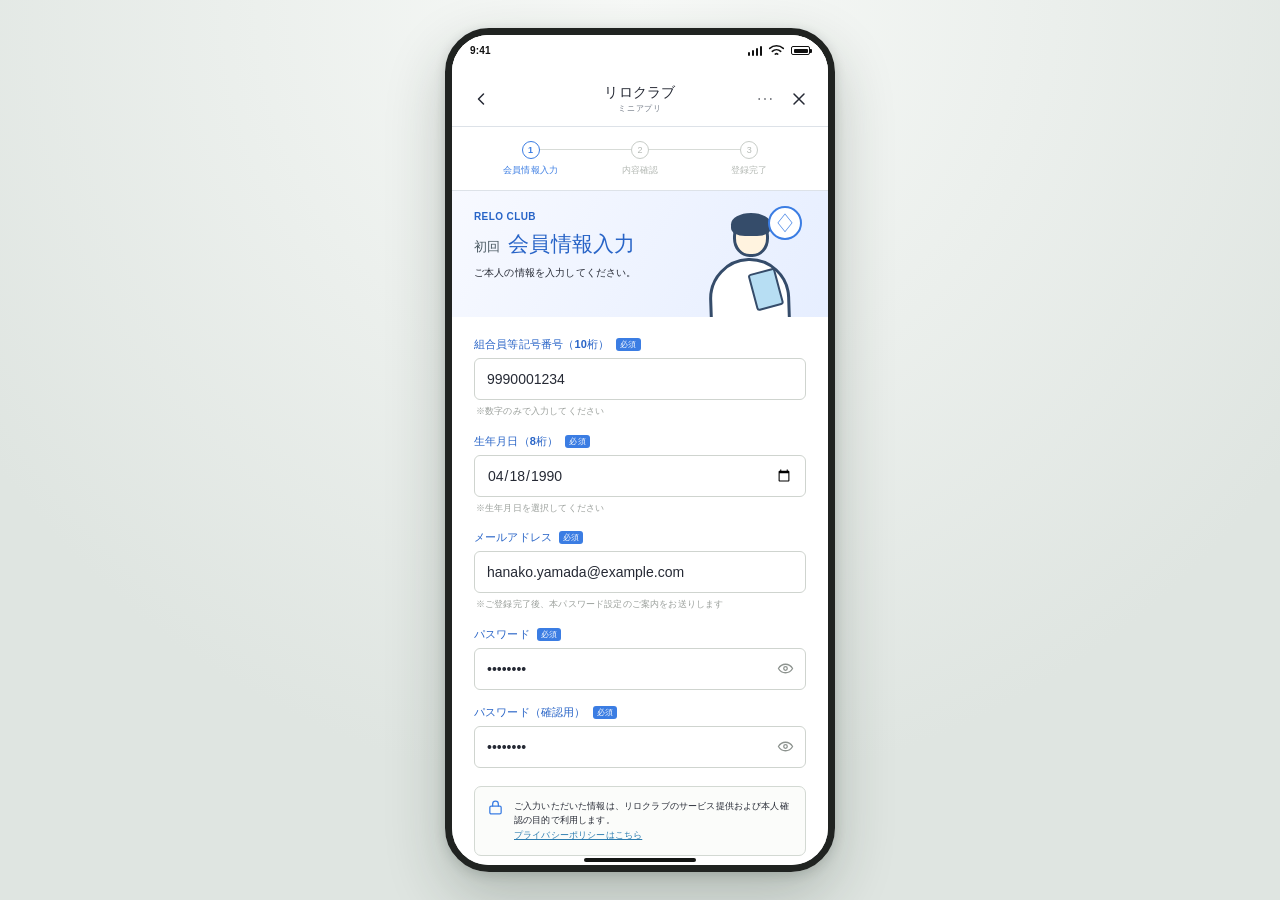
==== commit b5edb2e7: "Add files via upload" ====
--- a/index.html
+++ b/index.html
@@ -1,22 +1,22 @@
-﻿<!doctype html>
-<html lang="ja">
-  <head>
-    <meta charset="UTF-8" />
-    <meta name="viewport" content="width=device-width, initial-scale=1, viewport-fit=cover" />
-    <meta name="theme-color" content="#ffffff" />
-    <meta name="description" content="FUJIFILMイベント カメラスタンプラリー" />
-    <title>FUJIFILM CAMERA STAMP RALLY</title>
-    <link rel="stylesheet" href="./styles.css" />
-    <script src="./app-config.js" defer></script>
-    <script src="./app.js" defer></script>
-  </head>
-  <body>
-    <div id="app" aria-live="polite">
-      <div class="app-loading" aria-label="読み込み中">
-        <span class="brand-wordmark">FUJIFILM</span>
-      </div>
-    </div>
-    <noscript>このスタンプラリーを利用するにはJavaScriptを有効にしてください。</noscript>
-  </body>
-</html>
-
+<!doctype html>
+<html lang="ja">
+  <head>
+    <meta charset="UTF-8" />
+    <meta name="viewport" content="width=device-width, initial-scale=1, viewport-fit=cover" />
+    <meta name="theme-color" content="#68ad4b" />
+    <meta name="description" content="リロクラブのデジタル会員証・会員限定クーポン" />
+    <title>リロクラブ ミニアプリ</title>
+    <link rel="stylesheet" href="./styles.css" />
+    <script src="https://static.line-scdn.net/liff/edge/2/sdk.js" defer></script>
+    <script src="./app-config.js" defer></script>
+    <script src="./app.js" defer></script>
+  </head>
+  <body>
+    <div id="app" aria-live="polite">
+      <div class="app-loading" aria-label="読み込み中">
+        <span class="app-loading__mark">R</span>
+      </div>
+    </div>
+    <noscript>このサービスを利用するにはJavaScriptを有効にしてください。</noscript>
+  </body>
+</html>
--- a/styles.css
+++ b/styles.css
@@ -1,43 +1,1248 @@
-﻿:root{--color-primary:#e60012;--color-primary-strong:#b5000e;--color-ink:#151515;--color-muted:#6d6d6d;--color-background:#f2f2ef;--color-surface:#fff;--color-line:#deded9;--safe-top:env(safe-area-inset-top);--safe-bottom:env(safe-area-inset-bottom);color:var(--color-ink);background:var(--color-background);font-family:Inter,"Helvetica Neue","Noto Sans JP","Yu Gothic",YuGothic,Arial,sans-serif;font-synthesis:none}
-*{box-sizing:border-box}html{min-height:100%;background:var(--color-background)}body{min-width:320px;min-height:100%;margin:0;background:var(--color-background)}button,input,select,textarea{font:inherit}button{-webkit-tap-highlight-color:transparent}svg{display:block;fill:none;stroke:currentColor;stroke-linecap:round;stroke-linejoin:round;stroke-width:1.8}img{max-width:100%}#app{position:relative;min-height:100dvh;overflow-x:hidden;background:#fff}.screen{position:relative;min-height:calc(100dvh - 26px);background:#fff}.app-loading{display:grid;min-height:100dvh;place-items:center;background:#fff}
-.device-status{position:sticky;z-index:70;top:0;display:flex;height:26px;align-items:center;justify-content:space-between;padding:calc(3px + var(--safe-top)) 18px 0;background:#fff;color:#111;font-size:9px}.device-status strong{font-size:10px;font-weight:800}.device-status__icons{font-size:8px;letter-spacing:.08em}.device-home-indicator{display:none}
-.brand-wordmark{color:#101010;font-size:18px;font-weight:950;letter-spacing:-.075em;line-height:1}.brand-wordmark::after{display:block;width:19px;height:2px;margin-top:2px;background:var(--color-primary);content:""}.brand-event{color:#777;font-size:5px;font-weight:800;letter-spacing:.11em;line-height:1.2}.brand-lockup{display:flex;align-items:flex-start;flex-direction:column;gap:4px}
-.app-header{position:sticky;z-index:40;top:26px;display:grid;min-height:62px;grid-template-columns:44px 1fr 44px;align-items:center;padding:0 8px;border-bottom:1px solid rgba(0,0,0,.07);background:rgba(255,255,255,.96);backdrop-filter:blur(13px)}.app-header .brand-lockup{align-items:center;justify-self:center}.app-header__side{display:flex;align-items:center}.app-header__side--right{justify-content:flex-end}.icon-button{display:grid;width:40px;height:40px;place-items:center;padding:0;border:0;border-radius:50%;background:transparent;color:#1e1e1e;cursor:pointer}.icon-button:active{background:#f2f2ef}.icon-button svg{width:21px;height:21px}
-.eyebrow{margin:0;color:var(--color-primary);font-size:8px;font-weight:900;letter-spacing:.16em;line-height:1.4}.primary-button,.secondary-button,.danger-button{display:flex;width:100%;min-height:54px;align-items:center;justify-content:center;gap:10px;padding:11px 17px;border-radius:3px;cursor:pointer;font-size:12px;font-weight:850}.primary-button{border:0;background:var(--color-primary);color:#fff;box-shadow:0 8px 20px rgba(230,0,18,.2)}.primary-button:active{background:var(--color-primary-strong);transform:translateY(1px)}.primary-button svg,.secondary-button svg{width:20px;height:20px}.primary-button>span:first-child{flex:1;text-align:left}.secondary-button{border:1px solid #d2d2ce;background:#fff;color:#222}.danger-button{border:0;background:#1d1d1d;color:#fff}.text-button{padding:11px;border:0;background:transparent;color:#777;cursor:pointer;font-size:10px;text-decoration:underline;text-underline-offset:3px}
-
-/* Welcome */
-.welcome-screen{overflow:hidden}.welcome-screen .app-header{position:relative;top:0;border:0}.welcome-hero{position:relative;height:330px;overflow:hidden;background:#ecece8}.welcome-hero::before{position:absolute;inset:0;background:linear-gradient(145deg,rgba(255,255,255,.86),transparent 52%),repeating-linear-gradient(90deg,transparent 0 60px,rgba(0,0,0,.026) 61px);content:""}.welcome-hero::after{position:absolute;right:-42px;bottom:-82px;width:205px;height:282px;transform:rotate(18deg);background:var(--color-primary);content:""}.welcome-hero__type{position:absolute;z-index:2;top:29px;left:19px;display:flex;flex-direction:column;font-size:36px;font-weight:950;letter-spacing:-.075em;line-height:.82}.welcome-hero__type span:nth-child(2){color:transparent;-webkit-text-stroke:1px #454545}.welcome-hero__camera{position:absolute;z-index:4;right:-44px;bottom:22px;width:322px;height:215px;transform:rotate(-6deg)}.welcome-hero__camera img{width:100%;height:100%;object-fit:contain;filter:drop-shadow(0 14px 9px rgba(0,0,0,.23));mix-blend-mode:multiply}.welcome-hero__stamp{position:absolute;z-index:5;top:31px;right:18px;display:grid;width:67px;height:67px;place-items:center;transform:rotate(8deg);border:2px solid #1f1f1f;border-radius:50%;background:#fff}.welcome-hero__stamp svg{position:absolute;top:10px;width:20px;height:20px}.welcome-hero__stamp b{margin-top:22px;font-size:20px;line-height:1}.welcome-hero__stamp span{margin-top:-12px;font-size:6px;font-weight:900;letter-spacing:.1em}.welcome-hero__caption{position:absolute;z-index:6;right:13px;bottom:9px;margin:0;color:#fff;font-size:6px;font-weight:800;letter-spacing:.13em}.welcome-copy{padding:27px 21px calc(24px + var(--safe-bottom))}.welcome-copy h1{margin:9px 0 13px;font-size:clamp(27px,7.8vw,34px);letter-spacing:-.06em;line-height:1.35}.welcome-copy__description{margin:0;color:#5f5f5f;font-size:11px;line-height:1.8}.event-meta{margin:20px 0;border-top:1px solid var(--color-line);border-bottom:1px solid var(--color-line)}.event-meta div{display:grid;min-height:39px;grid-template-columns:58px 1fr;align-items:center;border-bottom:1px solid #ededeb}.event-meta div:last-child{border:0}.event-meta dt{color:var(--color-primary);font-size:7px;font-weight:900;letter-spacing:.14em}.event-meta dd{margin:0;font-size:9px;font-weight:700}.welcome-note{display:flex;align-items:center;justify-content:center;gap:6px;margin:11px 0 0;color:#888;font-size:8px}.welcome-note svg{width:13px;height:13px;color:var(--color-primary)}
-
-/* Rally */
-.rally-screen{padding-bottom:105px;background:#f4f4f1}.rally-lead{display:flex;min-height:143px;align-items:center;justify-content:space-between;padding:20px 20px 18px;background:#fff}.rally-lead h1{margin:7px 0 0;font-size:25px;letter-spacing:-.055em;line-height:1.36}.progress-ring{position:relative;display:grid;width:88px;height:88px;flex:0 0 auto;place-items:center;border-radius:50%;background:conic-gradient(var(--color-primary) var(--progress),#e9e9e5 0)}.progress-ring::before{position:absolute;width:72px;height:72px;border-radius:50%;background:#fff;content:""}.progress-ring>div{position:relative;display:flex;align-items:baseline}.progress-ring strong{font-size:27px;letter-spacing:-.07em}.progress-ring span{margin-left:2px;color:#777;font-size:10px;font-weight:800}.progress-ring small{position:absolute;right:0;bottom:-9px;color:var(--color-primary);font-size:5px;font-weight:900;letter-spacing:.12em}.rally-tabs{position:sticky;z-index:35;top:88px;display:grid;grid-template-columns:repeat(3,1fr);border-top:1px solid #eee;border-bottom:1px solid var(--color-line);background:rgba(255,255,255,.97);backdrop-filter:blur(12px)}.rally-tabs button{position:relative;display:flex;min-height:51px;align-items:center;justify-content:center;gap:5px;border:0;background:transparent;color:#777;cursor:pointer;font-size:9px;font-weight:700}.rally-tabs button::after{position:absolute;right:14px;bottom:-1px;left:14px;height:3px;background:transparent;content:""}.rally-tabs button.is-active{color:var(--color-primary)}.rally-tabs button.is-active::after{background:var(--color-primary)}.rally-tabs svg{width:18px;height:18px}.stamp-section,.booth-section{padding:22px 14px 30px}.section-heading{display:flex;align-items:flex-end;justify-content:space-between;margin:0 3px 14px}.section-heading p{margin:0 0 3px;color:var(--color-primary);font-size:7px;font-weight:900;letter-spacing:.14em}.section-heading h2{margin:0;font-size:19px;letter-spacing:-.03em}.section-heading>span{padding-bottom:2px;color:#777;font-size:10px;font-weight:800}.stamp-grid{display:grid;grid-template-columns:repeat(2,minmax(0,1fr));gap:10px}.stamp-card{position:relative;display:flex;min-height:208px;align-items:center;flex-direction:column;padding:13px 9px 11px;overflow:hidden;border:1px dashed #c9c9c4;border-radius:7px;background:#fff;color:#aaa;cursor:pointer}.stamp-card::before{position:absolute;inset:5px;border:1px solid #f1f1ee;border-radius:4px;content:"";pointer-events:none}.stamp-card.is-collected{border:1px solid color-mix(in srgb,var(--stamp-accent) 30%,white);background:color-mix(in srgb,var(--stamp-color) 14%,white);color:var(--color-ink)}.stamp-card__number{position:absolute;z-index:2;top:10px;left:11px;color:#aaa;font-size:9px;font-weight:900;letter-spacing:.1em}.is-collected .stamp-card__number{color:var(--stamp-accent)}.stamp-card__zone{position:relative;margin-top:auto;color:#888;font-size:6px;font-weight:900;letter-spacing:.12em}.stamp-card>strong{position:relative;margin-top:3px;font-size:12px;letter-spacing:-.02em}.stamp-card__check{position:absolute;z-index:4;top:9px;right:9px;display:grid;width:22px;height:22px;place-items:center;border-radius:50%;background:var(--stamp-accent);color:#fff}.stamp-card__check svg{width:13px;height:13px;stroke-width:2.7}.stamp-placeholder{position:relative;display:grid;width:103px;height:103px;margin-top:18px;place-items:center;border:1px dashed #cfcfca;border-radius:50%;background:#fafaf8}.stamp-placeholder svg{width:45px;height:45px;color:#d0d0ca}.stamp-placeholder b{position:absolute;display:grid;width:26px;height:26px;place-items:center;border-radius:50%;background:#eee;color:#aaa;font-size:13px}.rally-tip{margin:16px 3px 0;padding:13px 12px;border-left:3px solid var(--color-primary);background:#fff;color:#6f6f6b;font-size:8px;line-height:1.7}.rally-tip b{display:block;margin-bottom:2px;color:var(--color-primary);font-size:7px;letter-spacing:.13em}.scan-fab{position:fixed;z-index:38;right:18px;bottom:calc(17px + var(--safe-bottom));left:18px;display:flex;width:min(calc(100% - 36px),394px);min-height:59px;margin:0 auto;align-items:center;justify-content:center;gap:11px;border:0;border-radius:99px;background:#151515;color:#fff;cursor:pointer;box-shadow:0 13px 28px rgba(0,0,0,.25);font-size:12px}.scan-fab span{display:grid;width:37px;height:37px;place-items:center;border-radius:50%;background:var(--color-primary)}.scan-fab svg{width:20px;height:20px}.complete-banner{position:fixed;z-index:38;right:12px;bottom:calc(13px + var(--safe-bottom));left:12px;display:grid;width:min(calc(100% - 24px),406px);min-height:69px;margin:0 auto;grid-template-columns:46px 1fr 35px;gap:10px;align-items:center;padding:9px 10px;border-radius:8px;background:#151515;color:#fff;box-shadow:0 13px 28px rgba(0,0,0,.25)}.complete-banner>span{display:grid;width:44px;height:44px;place-items:center;border-radius:50%;background:var(--color-primary)}.complete-banner svg{width:22px;height:22px}.complete-banner b{display:block;color:#ff7d88;font-size:7px;letter-spacing:.13em}.complete-banner strong{display:block;margin-top:3px;font-size:10px}.complete-banner button{display:grid;width:34px;height:34px;place-items:center;padding:0;border:0;border-radius:50%;background:#fff;color:#111;cursor:pointer}
-
-
-/* Camera stamps */
-.camera-stamp{position:relative;display:block;flex:0 0 auto}.camera-stamp__ring{position:relative;display:flex;width:126px;height:126px;align-items:center;flex-direction:column;justify-content:center;transform:rotate(-3deg);border:3px solid var(--stamp-accent);border-radius:50%;background:var(--stamp-color);box-shadow:inset 0 0 0 4px rgba(255,255,255,.55),0 4px 0 rgba(0,0,0,.06)}.camera-stamp__ring::before,.camera-stamp__ring::after{position:absolute;bottom:23px;width:10px;height:15px;border:2px solid var(--stamp-accent);border-top:0;border-radius:0 0 8px 8px;content:""}.camera-stamp__ring::before{left:24px;transform:rotate(22deg)}.camera-stamp__ring::after{right:24px;transform:rotate(-22deg)}.camera-stamp__face{position:relative;display:block;width:105px;height:76px}.camera-stamp__face img{width:100%;height:100%;object-fit:contain;filter:contrast(1.04) drop-shadow(0 4px 2px rgba(0,0,0,.12));mix-blend-mode:multiply}.camera-stamp__face i{position:absolute;bottom:11px;width:7px;height:4px;border-radius:50%;background:rgba(229,91,106,.52)}.camera-stamp__face i:first-of-type{left:17px}.camera-stamp__face i:last-of-type{right:17px}.camera-stamp__ring>b{max-width:100px;margin-top:0;overflow:hidden;color:var(--stamp-accent);font-size:8px;letter-spacing:.01em;text-overflow:ellipsis;white-space:nowrap}.camera-stamp__sparkle{position:absolute;z-index:3;color:var(--stamp-accent);font-weight:900}.camera-stamp__sparkle--one{top:8px;left:-3px;font-size:17px}.camera-stamp__sparkle--two{top:2px;right:9px;font-size:24px}.camera-stamp--small{margin:14px 0 4px;transform:scale(.86)}.camera-stamp--large .camera-stamp__ring{width:181px;height:181px;border-width:4px;box-shadow:inset 0 0 0 6px rgba(255,255,255,.56),0 8px 0 rgba(0,0,0,.06)}.camera-stamp--large .camera-stamp__face{width:154px;height:112px}.camera-stamp--large .camera-stamp__ring>b{max-width:140px;font-size:11px}.camera-stamp--large .camera-stamp__ring::before,.camera-stamp--large .camera-stamp__ring::after{bottom:34px;width:14px;height:22px}.camera-stamp--large .camera-stamp__ring::before{left:34px}.camera-stamp--large .camera-stamp__ring::after{right:34px}.camera-stamp--tiny{transform:scale(.42);transform-origin:center;margin:-36px}
-
-/* Booth guide */
-.booth-section__intro{margin:-6px 3px 14px;color:#777;font-size:9px}.venue-map{position:relative;height:318px;overflow:hidden;border:1px solid #d8d8d4;border-radius:6px;background:#fff}.venue-map::before{position:absolute;inset:14px;background:linear-gradient(90deg,#f1f1ed 0 47%,transparent 47% 53%,#f1f1ed 53%),repeating-linear-gradient(0deg,transparent 0 72px,rgba(255,255,255,.92) 72px 80px);content:""}.venue-map__aisle{position:absolute;z-index:2;top:14px;bottom:14px;left:50%;display:grid;width:25px;place-items:center;transform:translateX(-50%);color:#aaa;font-size:5px;font-weight:800;letter-spacing:.13em;writing-mode:vertical-rl}.venue-map__pin{position:absolute;z-index:3;top:var(--pin-y);left:var(--pin-x);display:grid;width:34%;min-height:56px;grid-template-columns:27px 1fr;gap:6px;align-items:center;padding:7px;border:1px solid #d5d5d0;border-radius:4px;background:#fff;color:#333;cursor:pointer;text-align:left;box-shadow:0 3px 8px rgba(0,0,0,.07)}.venue-map__pin span{display:grid;width:27px;height:27px;place-items:center;border-radius:50%;background:#e4e4e0;font-size:8px;font-weight:900}.venue-map__pin b{font-size:8px;line-height:1.2}.venue-map__pin.is-visited{border-color:#f1a3a9}.venue-map__pin.is-visited span{background:var(--color-primary);color:#fff}.booth-list{margin-top:13px;overflow:hidden;border:1px solid #dededa;border-radius:6px;background:#fff}.booth-row{display:grid;width:100%;min-height:83px;grid-template-columns:38px 1fr 29px;gap:10px;align-items:center;padding:10px 11px;border:0;border-bottom:1px solid #ecece9;background:#fff;cursor:pointer;text-align:left}.booth-row:last-child{border:0}.booth-row__number{color:#aaa;font-size:16px;font-weight:900}.booth-row__copy small{display:block;color:var(--color-primary);font-size:6px;font-weight:900;letter-spacing:.1em}.booth-row__copy strong{display:block;margin-top:3px;font-size:13px}.booth-row__copy em{display:flex;align-items:center;gap:3px;margin-top:6px;color:#888;font-size:7px;font-style:normal}.booth-row__copy em svg{width:10px;height:10px}.booth-row__status{display:grid;width:27px;height:27px;place-items:center;border-radius:50%;background:#f0f0ed;color:#777}.booth-row__status svg{width:15px;height:15px}.booth-row__status.is-visited{background:var(--color-primary);color:#fff}
-
-/* Completion */
-.complete-screen{min-height:100dvh;padding-bottom:calc(28px + var(--safe-bottom));overflow:hidden;background:#fff}.complete-hero{position:relative;z-index:3;padding:34px 24px 15px;text-align:center}.complete-burst{position:relative;display:grid;width:102px;height:102px;margin:16px auto 13px;place-items:center;border-radius:50%;background:var(--color-primary);box-shadow:0 0 0 9px #fde5e7,0 0 0 11px #fff,0 0 0 12px #f1b8bd}.complete-burst::before,.complete-burst::after{position:absolute;width:135px;height:2px;background:#f5b3b9;content:""}.complete-burst::after{transform:rotate(90deg)}.complete-burst span{position:relative;z-index:2;color:#fff}.complete-burst svg{width:51px;height:51px;stroke-width:2.6}.complete-hero h1{margin:0;font-size:33px;letter-spacing:-.06em}.complete-hero>p:last-child{max-width:300px;margin:8px auto 0;color:#666;font-size:10px;line-height:1.75}.complete-stamps{position:relative;z-index:2;display:flex;min-height:93px;align-items:center;justify-content:center;flex-wrap:wrap;margin:0 19px 14px;padding:5px 15px;border:1px solid #e0e0dc;background:#fafaf8}.reward-preview{position:relative;margin:0 18px;padding:19px 18px 18px 77px;overflow:hidden;background:#171717;color:#fff}.reward-preview::after{position:absolute;right:-35px;bottom:-55px;width:108px;height:150px;transform:rotate(19deg);background:var(--color-primary);content:""}.reward-preview__icon{position:absolute;top:20px;left:18px;display:grid;width:44px;height:44px;place-items:center;border:1px solid #555;border-radius:50%}.reward-preview__icon svg{width:22px;height:22px}.reward-preview>p{margin:0 0 5px;color:#ff8d96;font-size:7px;font-weight:900;letter-spacing:.14em}.reward-preview h2{margin:0;font-size:17px;line-height:1.35}.reward-preview>span{display:block;margin-top:8px;color:#aaa;font-size:7px;line-height:1.5}.complete-actions{display:grid;gap:2px;padding:18px 18px 0}.confetti{position:absolute;z-index:1;inset:62px 0 auto;height:430px;overflow:hidden;pointer-events:none}.confetti i{position:absolute;top:-20px;left:calc(var(--x) * 1%);width:7px;height:13px;transform:rotate(calc(var(--i) * 31deg));background:hsl(calc(var(--i) * 43deg) 74% 58%);animation:confetti-fall 2.6s var(--d) cubic-bezier(.2,.65,.4,1) both}
-
-
-/* Reward */
-.reward-screen{min-height:100dvh;padding-bottom:calc(31px + var(--safe-bottom));background:#f1f1ee}.reward-heading{padding:26px 19px 17px;background:#fff}.reward-heading h1{margin:7px 0 13px;font-size:21px;letter-spacing:-.04em}.reward-live{display:inline-flex;align-items:center;gap:5px;padding:5px 8px;border-radius:99px;background:#f3f3f0;color:#555;font-size:7px;font-weight:900;letter-spacing:.08em}.reward-live i{width:6px;height:6px;border-radius:50%;background:#13a361;box-shadow:0 0 0 3px rgba(19,163,97,.14);animation:live-pulse 1.4s infinite}.reward-live b{color:#111;font-size:9px;letter-spacing:0}.reward-ticket{position:relative;margin:0 15px;overflow:hidden;border-radius:8px;background:#fff;box-shadow:0 10px 25px rgba(0,0,0,.11)}.reward-ticket__top{display:grid;grid-template-columns:63px 1fr;gap:12px;align-items:center;padding:17px}.reward-ticket__stamp{display:grid;width:61px;height:61px;place-items:center;border-radius:50%;background:var(--color-primary);color:#fff}.reward-ticket__stamp svg{width:27px;height:27px}.reward-ticket__stamp span{margin-top:-14px;font-size:6px;font-weight:900}.reward-ticket__top p{margin:0 0 3px;color:var(--color-primary);font-size:7px;font-weight:900;letter-spacing:.08em}.reward-ticket__top h2{margin:0;font-size:17px;line-height:1.35}.reward-ticket__art{position:relative;height:184px;overflow:hidden;background:linear-gradient(151deg,#e4e4df 0 55%,#e60012 55.3%)}.reward-ticket__art::before{position:absolute;inset:0;background:repeating-linear-gradient(90deg,transparent 0 55px,rgba(255,255,255,.15) 56px);content:""}.reward-ticket__art img{position:absolute;z-index:2;right:calc(-2px + var(--reward-index) * 64px);bottom:calc(18px + var(--reward-index) * 21px);width:174px;height:106px;transform:rotate(calc(-8deg + var(--reward-index) * 5deg));object-fit:contain;filter:drop-shadow(0 8px 6px rgba(0,0,0,.25));mix-blend-mode:multiply}.reward-ticket__art span{position:absolute;z-index:3;top:19px;left:16px;font-size:20px;font-weight:950;letter-spacing:-.06em;line-height:.83}.reward-ticket__art span b{color:transparent;-webkit-text-stroke:1px #222}.reward-ticket__meta{margin:0;padding:15px 17px 18px;border-top:2px dashed #e0e0dc}.reward-ticket__meta div{display:grid;min-height:31px;grid-template-columns:112px 1fr;align-items:center}.reward-ticket__meta dt{color:#888;font-size:6px;font-weight:900;letter-spacing:.1em}.reward-ticket__meta dd{margin:0;font-size:9px;font-weight:800;text-align:right}.reward-ticket__cut{position:absolute;z-index:3;bottom:70px;width:20px;height:20px;border-radius:50%;background:#f1f1ee}.reward-ticket__cut--left{left:-10px}.reward-ticket__cut--right{right:-10px}.staff-panel{margin:17px 15px 0;padding:14px;border:1px solid #d8d8d4;border-radius:6px;background:#fff}.staff-panel p{display:flex;align-items:flex-start;gap:8px;margin:0 2px 13px;color:#666;font-size:8px;line-height:1.6}.staff-panel p svg{width:17px;height:17px;flex:0 0 auto;color:var(--color-primary)}.staff-panel button{width:100%;min-height:52px;border:0;border-radius:3px;background:#1a1a1a;color:#fff;cursor:pointer;font-size:11px;font-weight:800}.reward-footer-note{margin:22px 0 0;color:#aaa;font-size:6px;font-weight:800;letter-spacing:.14em;text-align:center}.used-stamp{position:absolute;z-index:5;top:104px;right:23px;display:flex;width:136px;height:76px;align-items:center;justify-content:center;flex-direction:column;transform:rotate(-8deg);border:4px double #4d4d4d;color:#363636;opacity:.82}.used-stamp strong{font-size:26px;letter-spacing:.06em}.used-stamp span{font-size:7px;font-weight:800}.is-exchanged .reward-ticket{filter:grayscale(.85)}.is-exchanged .reward-live i{background:#999;box-shadow:none;animation:none}.exchange-result{display:flex;align-items:center;gap:12px;margin:17px 15px 0;padding:15px;border:1px solid #cfcfcb;border-radius:6px;background:#fff}.exchange-result>span{display:grid;width:43px;height:43px;place-items:center;border-radius:50%;background:#333;color:#fff}.exchange-result svg{width:24px;height:24px}.exchange-result h2{margin:0;font-size:13px}.exchange-result p{margin:4px 0 0;color:#777;font-size:8px}
-
-/* Overlays and sheets */
-.overlay{position:fixed;z-index:90;inset:0;display:flex;width:min(100%,430px);margin:0 auto;align-items:flex-end}.overlay__backdrop{position:absolute;inset:0;width:100%;border:0;background:rgba(0,0,0,.55)}.overlay--center{align-items:center;justify-content:center;padding:18px}.bottom-sheet{position:relative;z-index:2;width:100%;max-height:92dvh;overflow-y:auto;padding:12px 19px calc(21px + var(--safe-bottom));border-radius:20px 20px 0 0;background:#fff;box-shadow:0 -13px 32px rgba(0,0,0,.17)}.sheet-handle{display:block;width:38px;height:4px;margin:0 auto 17px;border-radius:99px;background:#d6d6d2}.booth-sheet__visual{position:relative;display:grid;height:184px;margin-bottom:17px;place-items:center;overflow:hidden;background:color-mix(in srgb,var(--stamp-color) 38%,white)}.booth-sheet__visual::after{position:absolute;right:-40px;bottom:-50px;width:130px;height:165px;transform:rotate(17deg);background:var(--color-primary);content:""}.booth-sheet__visual>span{position:absolute;z-index:2;top:13px;left:14px;font-size:37px;font-weight:950;letter-spacing:-.07em}.booth-sheet__visual img{position:relative;z-index:3;width:245px;height:145px;object-fit:contain;filter:drop-shadow(0 9px 7px rgba(0,0,0,.2));mix-blend-mode:multiply}.booth-sheet h2{margin:5px 0;font-size:27px}.booth-sheet>p:not(.eyebrow){margin:0;color:#666;font-size:10px;line-height:1.7}.booth-sheet__location{display:flex;align-items:center;gap:10px;margin:16px 0;padding:12px;background:#f3f3f0}.booth-sheet__location svg{width:20px;height:20px;color:var(--color-primary)}.booth-sheet__location span{color:#777;font-size:7px}.booth-sheet__location b{display:block;margin-bottom:3px;color:#222;font-size:10px}.booth-sheet .secondary-button svg{color:var(--color-primary)}.confirm-sheet{text-align:center}.confirm-sheet__icon{display:grid;width:62px;height:62px;margin:3px auto 14px;place-items:center;border-radius:50%;background:#fde7e9;color:var(--color-primary)}.confirm-sheet__icon svg{width:30px;height:30px}.confirm-sheet__icon--muted{background:#eee;color:#555}.confirm-sheet h2,.reward-hint-sheet h2{margin:7px 0 9px;font-size:21px;line-height:1.4}.confirm-sheet>p:not(.eyebrow),.reward-hint-sheet>p:not(.eyebrow){max-width:310px;margin:0 auto 18px;color:#6c6c6c;font-size:10px;line-height:1.7}.confirm-sheet .danger-button{margin-bottom:8px}.menu-sheet h2{margin:5px 0 18px;font-size:20px}.menu-sheet dl{margin:0 0 15px;border-top:1px solid #e3e3df}.menu-sheet dl div{display:grid;min-height:42px;grid-template-columns:88px 1fr;align-items:center;border-bottom:1px solid #e9e9e6}.menu-sheet dt{color:#777;font-size:8px}.menu-sheet dd{margin:0;font-size:9px;font-weight:700;text-align:right}.menu-reset{display:flex;width:100%;min-height:49px;align-items:center;gap:9px;margin-bottom:12px;padding:0 10px;border:0;background:#f3f3f0;color:#555;cursor:pointer;font-size:9px}.menu-reset span{flex:1;text-align:left}.menu-reset svg{width:18px;height:18px}.reward-hint-sheet{text-align:center}.mini-progress{height:5px;margin:0 0 19px;overflow:hidden;border-radius:99px;background:#e7e7e4}.mini-progress span{display:block;height:100%;border-radius:inherit;background:var(--color-primary)}
-
-/* Stamp acquisition */
-.stamp-modal{position:relative;z-index:2;width:min(100%,360px);overflow:hidden;padding:26px 22px 22px;border-radius:17px;background:#fff;text-align:center;box-shadow:0 18px 50px rgba(0,0,0,.25)}.stamp-modal__close{position:absolute;z-index:5;top:10px;right:10px;display:grid;width:34px;height:34px;place-items:center;padding:0;border:0;border-radius:50%;background:#f0f0ed;cursor:pointer}.stamp-modal__close svg{width:17px;height:17px}.stamp-modal__rays{position:absolute;top:-111px;left:50%;width:340px;height:340px;transform:translateX(-50%);border-radius:50%;opacity:.7;background:repeating-conic-gradient(from 4deg,#fff 0 10deg,#f8efdf 10deg 20deg)}.stamp-modal .eyebrow{position:relative;z-index:2;font-size:10px}.stamp-modal .camera-stamp{z-index:2;width:181px;margin:19px auto 15px;animation:stamp-in .65s cubic-bezier(.2,1.45,.4,1) both}.stamp-modal__booth{position:relative;z-index:2;color:var(--color-primary);font-size:7px;font-weight:900;letter-spacing:.11em}.stamp-modal h2{position:relative;z-index:2;margin:6px 0 5px;font-size:20px;letter-spacing:-.03em}.stamp-modal>p:not(.eyebrow){position:relative;z-index:2;margin:0 0 17px;color:#6d6d6d;font-size:9px;line-height:1.7}.stamp-modal .primary-button{position:relative;z-index:2;min-height:49px}
-
-
-/* Scanner */
-.scanner-overlay{position:fixed;z-index:110;inset:0;width:min(100%,430px);margin:0 auto;overflow:hidden;background:#151716;color:#fff}#scanner-video{position:absolute;width:100%;height:100%;object-fit:cover;opacity:0}.scanner-overlay.has-camera #scanner-video{opacity:1}.scanner-fallback{position:absolute;inset:0;display:grid;place-items:center;color:#3c403d}.scanner-fallback svg{width:110px;height:110px;stroke-width:.8}.scanner-shade{position:absolute;background:rgba(5,6,5,.68);backdrop-filter:blur(2px)}.scanner-shade--top{top:0;right:0;left:0;height:25%}.scanner-shade--left{top:25%;bottom:39%;left:0;width:12%}.scanner-shade--right{top:25%;right:0;bottom:39%;width:12%}.scanner-shade--bottom{right:0;bottom:0;left:0;height:39%}.scanner-frame{position:absolute;top:25%;right:12%;left:12%;height:36%}.scanner-frame i{position:absolute;width:37px;height:37px;border-color:#fff;border-style:solid}.scanner-frame i:nth-child(1){top:0;left:0;border-width:3px 0 0 3px}.scanner-frame i:nth-child(2){top:0;right:0;border-width:3px 3px 0 0}.scanner-frame i:nth-child(3){bottom:0;left:0;border-width:0 0 3px 3px}.scanner-frame i:nth-child(4){right:0;bottom:0;border-width:0 3px 3px 0}.scanner-frame>span{position:absolute;right:10px;left:10px;height:2px;background:var(--color-primary);box-shadow:0 0 12px var(--color-primary);animation:scan-line 2.3s ease-in-out infinite}.scanner-header{position:absolute;z-index:4;top:calc(12px + var(--safe-top));right:12px;left:12px;display:grid;grid-template-columns:42px 1fr 42px;align-items:center;text-align:center}.scanner-header button{display:grid;width:40px;height:40px;place-items:center;padding:0;border:0;border-radius:50%;background:rgba(255,255,255,.14);color:#fff;cursor:pointer}.scanner-header button svg{width:20px;height:20px}.scanner-header b{display:block;font-size:10px;letter-spacing:.12em}.scanner-header div span{display:block;margin-top:4px;color:#ccc;font-size:7px}.scanner-status{position:absolute;z-index:4;top:63%;right:18px;left:18px;margin:0;color:#ddd;font-size:8px;line-height:1.5;text-align:center}.scanner-status.is-error{color:#ff9ba4}.scanner-demo{position:absolute;z-index:5;right:13px;bottom:calc(15px + var(--safe-bottom));left:13px;overflow:hidden;border-radius:8px;background:rgba(255,255,255,.96);color:#151515}.scanner-demo__toggle{display:grid;width:100%;min-height:58px;grid-template-columns:86px 1fr 22px;align-items:center;padding:8px 12px;border:0;background:transparent;cursor:pointer;text-align:left}.scanner-demo__toggle>span{color:var(--color-primary);font-size:7px;font-weight:900;letter-spacing:.08em}.scanner-demo__toggle b{font-size:10px}.scanner-demo__toggle svg{width:17px;height:17px;transition:transform .2s}.scanner-demo__toggle.is-open svg{transform:rotate(90deg)}.scanner-demo__list{display:none;max-height:255px;overflow-y:auto;border-top:1px solid #ddd}.scanner-demo__list.is-open{display:block}.scanner-demo__list>button{display:grid;width:100%;min-height:54px;grid-template-columns:34px 1fr 24px;gap:8px;align-items:center;padding:7px 12px;border:0;border-bottom:1px solid #e8e8e4;background:#fff;cursor:pointer;text-align:left}.scanner-demo__list>button>span{display:grid;width:30px;height:30px;place-items:center;border-radius:50%;background:var(--color-primary);color:#fff;font-size:8px;font-weight:900}.scanner-demo__list small{display:block;color:#888;font-size:6px}.scanner-demo__list b{font-size:10px}.scanner-demo__list svg{width:18px;height:18px;color:var(--color-primary)}.scanner-demo__list>p{margin:0;padding:18px;color:#777;font-size:9px;text-align:center}
-
-@keyframes stamp-in{0%{transform:translateY(-150px) rotate(-18deg) scale(1.65);opacity:0}62%{transform:translateY(8px) rotate(4deg) scale(.92);opacity:1}100%{transform:translateY(0) rotate(0) scale(1)}}@keyframes confetti-fall{0%{transform:translateY(-20px) rotate(0);opacity:0}10%{opacity:1}100%{transform:translateY(440px) translateX(calc((var(--i) - 12) * 2px)) rotate(680deg);opacity:.65}}@keyframes live-pulse{50%{opacity:.45;transform:scale(.78)}}@keyframes scan-line{0%,100%{top:9px;opacity:.35}50%{top:calc(100% - 11px);opacity:1}}
-
-@media(max-width:350px){.welcome-hero__camera{right:-65px;width:300px}.welcome-copy{padding-right:17px;padding-left:17px}.stamp-card{min-height:194px}.camera-stamp--small{transform:scale(.79)}.venue-map__pin{width:37%}}
-@media(min-width:431px){body{--device-height:min(844px,calc(100dvh - 28px));--device-offset:max(14px,calc(50dvh - 422px));display:grid;min-height:100dvh;place-items:center;padding:14px;background:radial-gradient(circle at top,#f2f2ee,#d0d1cd 74%)}#app{width:390px;height:var(--device-height);min-height:0;overflow-y:auto;border:7px solid #1b1b1b;border-radius:44px;background:#fff;box-shadow:0 28px 70px rgba(0,0,0,.25),0 2px 10px rgba(0,0,0,.17);scrollbar-width:none}#app::-webkit-scrollbar{display:none}.screen{min-height:calc(var(--device-height) - 14px)}.device-status{height:28px;padding-top:5px}.device-home-indicator{position:fixed;z-index:130;bottom:calc(var(--device-offset) + 10px);left:50%;display:block;width:112px;height:4px;transform:translateX(-50%);border-radius:99px;background:#111;pointer-events:none}.app-header{top:28px}.rally-tabs{top:90px}.scan-fab{bottom:calc(var(--device-offset) + 19px);width:350px}.complete-banner{bottom:calc(var(--device-offset) + 16px);width:352px}.overlay,.scanner-overlay{top:calc(var(--device-offset) + 7px);bottom:calc(var(--device-offset) + 7px);width:376px;border-radius:37px;overflow:hidden}.bottom-sheet{max-height:calc(var(--device-height) - 35px);padding-bottom:26px}.scanner-demo{bottom:20px}}
-@media(prefers-reduced-motion:reduce){*,*::before,*::after{animation-duration:.01ms!important;animation-iteration-count:1!important;scroll-behavior:auto!important}}
-
+:root {
+  --color-primary: #3b7de3;
+  --color-primary-strong: #2864c7;
+  --color-primary-soft: #eaf2ff;
+  --color-primary-pale: #f5f8ff;
+  --color-accent: #50c6e8;
+  --color-bg: #f7f7f7;
+  --color-surface: #fff;
+  --color-text: #252934;
+  --color-muted: #737b87;
+  --color-line: #dde2e8;
+  --color-danger: #dc6666;
+  --shadow: 0 7px 20px rgba(40, 100, 199, 0.1);
+  font-family: "Noto Sans JP", "Yu Gothic UI", "Yu Gothic", "Hiragino Kaku Gothic ProN", Meiryo, sans-serif;
+  color: var(--color-text);
+  background: #eef1f5;
+  font-synthesis: none;
+  text-rendering: optimizeLegibility;
+}
+
+* { box-sizing: border-box; }
+html, body { margin: 0; min-height: 100%; }
+body { background: #eef1f5; color: var(--color-text); font-weight: 500; letter-spacing: .01em; -webkit-font-smoothing: antialiased; }
+button, input { font: inherit; }
+button { color: inherit; }
+button, a { -webkit-tap-highlight-color: transparent; }
+button:focus-visible, input:focus-visible, a:focus-visible { outline: 3px solid rgba(59,125,227,.28); outline-offset: 2px; }
+
+#app {
+  position: relative;
+  width: min(100%, 430px);
+  min-height: 100dvh;
+  margin: 0 auto;
+  overflow: hidden;
+  background: var(--color-surface);
+  box-shadow: 0 0 40px rgba(42, 55, 45, .12);
+}
+
+.device-status-bar, .device-home-indicator { display: none; }
+.device-status-icons { display: flex; align-items: center; gap: 6px; }
+.device-signal { display: flex; height: 11px; align-items: flex-end; gap: 1.5px; }
+.device-signal i { display: block; width: 2.5px; border-radius: 1px; background: currentColor; }
+.device-signal i:nth-child(1) { height: 4px; }
+.device-signal i:nth-child(2) { height: 6px; }
+.device-signal i:nth-child(3) { height: 8px; }
+.device-signal i:nth-child(4) { height: 10px; }
+.device-wifi { width: 17px; height: 13px; fill: none; stroke: currentColor; stroke-linecap: round; stroke-width: 1.8; }
+.device-battery { position: relative; width: 19px; height: 9px; border: 1.5px solid currentColor; border-radius: 2px; }
+.device-battery::before { position: absolute; inset: 1.5px; border-radius: 1px; background: currentColor; content: ""; }
+.device-battery::after { position: absolute; top: 2px; right: -3px; width: 2px; height: 4px; border-radius: 0 1px 1px 0; background: currentColor; content: ""; }
+
+.app-loading {
+  display: grid;
+  min-height: 100dvh;
+  place-items: center;
+  background: var(--color-primary);
+}
+
+.app-loading__mark {
+  display: grid;
+  width: 48px;
+  height: 48px;
+  place-items: center;
+  border: 2px solid #fff;
+  border-radius: 50%;
+  color: #fff;
+  font: 700 22px Georgia, serif;
+}
+
+.icon {
+  display: block;
+  width: 21px;
+  height: 21px;
+  fill: none;
+  stroke: currentColor;
+  stroke-linecap: round;
+  stroke-linejoin: round;
+  stroke-width: 1.8;
+}
+
+.icon--sm { width: 17px; height: 17px; }
+.screen { min-height: 100dvh; }
+
+.line-consent-screen { min-height: 100dvh; background: #fff; }
+.line-consent-header {
+  display: grid;
+  height: calc(52px + env(safe-area-inset-top));
+  grid-template-columns: 44px 1fr 44px;
+  align-items: end;
+  padding: env(safe-area-inset-top) 8px 10px;
+  border-bottom: 1px solid #e5e5e5;
+  background: #fff;
+}
+.line-consent-header strong { padding-bottom: 5px; font-size: 15px; text-align: center; }
+.line-consent-header button {
+  display: grid;
+  width: 34px;
+  height: 34px;
+  place-items: center;
+  padding: 0;
+  border: 0;
+  background: transparent;
+  cursor: pointer;
+}
+.line-consent-header .icon { width: 19px; height: 19px; }
+.line-consent-content { padding: 34px 24px calc(30px + env(safe-area-inset-bottom)); text-align: center; }
+.line-consent-app-icon {
+  display: grid;
+  width: 72px;
+  height: 72px;
+  margin: 0 auto 14px;
+  place-items: center;
+  border-radius: 18px;
+  background: linear-gradient(145deg, var(--color-primary), var(--color-primary-strong));
+  color: #fff;
+  font: 700 31px Georgia, serif;
+  box-shadow: 0 7px 18px rgba(40,100,199,.2);
+}
+.line-consent-content h1 { margin: 0 0 28px; font-size: 18px; }
+.line-consent-lead { margin: 0 0 15px; color: #555; font-size: 12px; line-height: 1.7; text-align: left; }
+.line-permission-card {
+  display: grid;
+  grid-template-columns: 42px 1fr;
+  gap: 12px;
+  align-items: center;
+  padding: 16px 14px;
+  border: 1px solid #e1e1e1;
+  border-radius: 8px;
+  text-align: left;
+}
+.line-permission-icon {
+  display: grid;
+  width: 42px;
+  height: 42px;
+  place-items: center;
+  border-radius: 50%;
+  background: #eafbea;
+  color: #06c755;
+}
+.line-permission-icon .icon { width: 21px; height: 21px; stroke-width: 2; }
+.line-permission-card h2 { margin: 0 0 5px; font-size: 13px; }
+.line-permission-card p { margin: 0; color: #777; font-size: 10px; line-height: 1.55; }
+.line-consent-purpose { margin: 18px 2px 8px; color: #777; font-size: 10px; line-height: 1.7; text-align: left; }
+.line-consent-links { display: flex; gap: 4px; margin: 0 2px; font-size: 10px; }
+.line-consent-links a { color: #2b72b9; }
+.line-consent-links span { color: #aaa; }
+.line-consent-error { margin: 18px 0 -5px; color: var(--color-danger); font-size: 10px; line-height: 1.6; }
+.line-consent-actions { display: grid; gap: 9px; margin-top: 30px; }
+.line-allow-button,
+.line-cancel-button {
+  min-height: 48px;
+  border-radius: 6px;
+  cursor: pointer;
+  font-size: 14px;
+  font-weight: 700;
+}
+.line-allow-button { border: 0; background: #06c755; color: #fff; }
+.line-cancel-button { border: 1px solid #d9d9d9; background: #fff; color: #555; }
+
+.mini-header {
+  position: sticky;
+  z-index: 20;
+  top: 0;
+  display: grid;
+  height: calc(64px + env(safe-area-inset-top));
+  grid-template-columns: 72px 1fr 72px;
+  align-items: end;
+  padding: env(safe-area-inset-top) 12px 10px;
+  border-bottom: 1px solid var(--color-line);
+  background: rgba(255,255,255,.96);
+  backdrop-filter: blur(12px);
+}
+
+.mini-header__brand {
+  align-self: end;
+  padding-bottom: 2px;
+  text-align: center;
+}
+
+.mini-header__brand strong {
+  display: block;
+  font-size: 14px;
+  line-height: 1.1;
+  letter-spacing: .02em;
+}
+
+.mini-header__brand small {
+  display: block;
+  margin-top: 3px;
+  color: var(--color-muted);
+  font-size: 8px;
+  letter-spacing: .12em;
+}
+
+.header-actions { display: flex; align-items: center; justify-content: flex-end; }
+.header-button {
+  display: grid;
+  width: 34px;
+  height: 34px;
+  place-items: center;
+  padding: 0;
+  border: 0;
+  background: transparent;
+  cursor: pointer;
+}
+.header-button .icon { width: 20px; height: 20px; }
+
+.registration-screen { min-height: 100dvh; background: #fff; }
+.registration-content { padding-bottom: calc(24px + env(safe-area-inset-bottom)); }
+
+.progress-steps {
+  display: grid;
+  grid-template-columns: repeat(3, 1fr);
+  list-style: none;
+  margin: 0;
+  padding: 14px 24px 13px;
+  border-bottom: 1px solid var(--color-line);
+  background: #fff;
+}
+
+.progress-step {
+  position: relative;
+  color: #b4b9b4;
+  font-size: 9px;
+  text-align: center;
+}
+
+.progress-step::before {
+  position: absolute;
+  z-index: 0;
+  top: 8px;
+  right: 50%;
+  left: -50%;
+  height: 1px;
+  background: #d7dbd7;
+  content: "";
+}
+
+.progress-step:first-child::before { display: none; }
+
+.progress-step__circle {
+  position: relative;
+  z-index: 1;
+  display: grid;
+  width: 18px;
+  height: 18px;
+  margin: 0 auto 5px;
+  place-items: center;
+  border: 1px solid #c8cdc8;
+  border-radius: 50%;
+  background: #fff;
+  font-size: 9px;
+}
+
+.progress-step.is-active { color: var(--color-primary); font-weight: 700; }
+.progress-step.is-active .progress-step__circle { border-color: var(--color-primary); color: var(--color-primary); }
+
+.registration-hero {
+  position: relative;
+  min-height: 126px;
+  padding: 20px 142px 18px 22px;
+  overflow: hidden;
+  background:
+    radial-gradient(circle at 88% 18%, rgba(255,255,255,.9) 0 2px, transparent 3px),
+    linear-gradient(120deg, #f7f9ff, #e6eeff);
+}
+
+.registration-hero__brand {
+  margin: 0 0 8px;
+  color: var(--color-primary-strong);
+  font-size: 10px;
+  font-weight: 800;
+  letter-spacing: .04em;
+}
+
+.registration-hero h1 {
+  margin: 0 0 7px;
+  color: var(--color-primary-strong);
+  font-size: 21px;
+  line-height: 1.35;
+}
+
+.registration-hero__prefix {
+  margin-right: 8px;
+  color: #4a5962;
+  font-size: 13px;
+}
+
+.registration-hero p:last-of-type {
+  margin: 0;
+  font-size: 10px;
+  line-height: 1.6;
+}
+
+.registration-illustration {
+  position: absolute;
+  right: 24px;
+  bottom: 0;
+  width: 108px;
+  height: 116px;
+}
+
+.registration-illustration__head {
+  position: absolute;
+  top: 16px;
+  left: 37px;
+  width: 36px;
+  height: 40px;
+  border: 3px solid #354c6a;
+  border-radius: 48% 48% 46% 46%;
+  background: #fff3df;
+}
+
+.registration-illustration__head::before {
+  position: absolute;
+  top: -7px;
+  right: -5px;
+  left: -5px;
+  height: 23px;
+  border-radius: 50% 50% 35% 35%;
+  background: #354c6a;
+  content: "";
+}
+
+.registration-illustration__body {
+  position: absolute;
+  right: 14px;
+  bottom: -13px;
+  left: 13px;
+  height: 72px;
+  transform: rotate(-2deg);
+  border: 3px solid #354c6a;
+  border-radius: 46px 46px 0 0;
+  background: #fff;
+}
+
+.registration-illustration__body::after {
+  position: absolute;
+  right: 7px;
+  bottom: 18px;
+  width: 24px;
+  height: 34px;
+  transform: rotate(-13deg);
+  border: 2px solid #354c6a;
+  border-radius: 3px;
+  background: #b7def3;
+  content: "";
+}
+
+.registration-illustration__leaf {
+  position: absolute;
+  top: 5px;
+  right: 2px;
+  display: grid;
+  width: 34px;
+  height: 34px;
+  place-items: center;
+  border: 2px solid var(--color-primary);
+  border-radius: 50%;
+  background: #fff;
+  color: var(--color-primary);
+  font-size: 20px;
+}
+
+.registration-form { padding: 20px 22px 0; }
+
+.field { margin-bottom: 15px; }
+.field__label-row { display: flex; align-items: center; gap: 7px; margin-bottom: 6px; }
+.field label { color: var(--color-primary-strong); font-size: 11px; font-weight: 700; }
+.required-badge {
+  padding: 1px 4px;
+  border-radius: 3px;
+  background: var(--color-primary);
+  color: #fff;
+  font-size: 8px;
+  font-weight: 700;
+}
+
+.field input {
+  width: 100%;
+  height: 42px;
+  padding: 0 12px;
+  border: 1px solid #cfd4cf;
+  border-radius: 6px;
+  background: #fff;
+  color: var(--color-text);
+  font-size: 14px;
+}
+
+.field input::placeholder { color: #b8bdb9; }
+
+.field__hint,
+.form-error {
+  margin: 5px 2px 0;
+  color: #9a9f9b;
+  font-size: 9px;
+  line-height: 1.5;
+}
+
+.form-error { margin: 0 0 12px; color: #c84646; font-size: 11px; }
+
+.password-wrap { position: relative; }
+.password-wrap input { padding-right: 42px; }
+.password-toggle {
+  position: absolute;
+  top: 4px;
+  right: 4px;
+  display: grid;
+  width: 34px;
+  height: 34px;
+  place-items: center;
+  padding: 0;
+  border: 0;
+  background: transparent;
+  color: #8d938f;
+  cursor: pointer;
+}
+
+.consent-box {
+  display: flex;
+  gap: 10px;
+  margin: 18px 0 14px;
+  padding: 12px;
+  border: 1px solid #d3d9d3;
+  border-radius: 7px;
+  background: #fbfcfa;
+}
+
+.consent-box__lock { flex: 0 0 auto; color: var(--color-primary); }
+.consent-box p { margin: 0; font-size: 9px; line-height: 1.65; }
+.consent-box a { color: #2c7db0; }
+
+.primary-button,
+.secondary-button {
+  display: flex;
+  width: 100%;
+  min-height: 48px;
+  align-items: center;
+  justify-content: center;
+  gap: 9px;
+  border: 0;
+  border-radius: 7px;
+  cursor: pointer;
+  font-weight: 700;
+}
+
+.primary-button {
+  background: linear-gradient(180deg, #72b957, var(--color-primary-strong));
+  color: #fff;
+  font-size: 14px;
+  box-shadow: 0 4px 10px rgba(74,145,54,.18);
+}
+
+.primary-button:disabled { cursor: not-allowed; background: #b8c3b5; box-shadow: none; }
+.secondary-button { border: 1px solid var(--color-line); background: #fff; font-size: 13px; }
+
+.processing-screen,
+.success-screen {
+  display: grid;
+  min-height: 100dvh;
+  padding: 32px 26px;
+  place-items: center;
+  background: #fff;
+  text-align: center;
+}
+
+.processing-screen__content,
+.success-screen__content { width: 100%; }
+
+.spinner {
+  width: 44px;
+  height: 44px;
+  margin: 0 auto 22px;
+  animation: spin .9s linear infinite;
+  border: 3px solid var(--color-primary-soft);
+  border-top-color: var(--color-primary);
+  border-radius: 50%;
+}
+
+@keyframes spin { to { transform: rotate(360deg); } }
+.processing-screen p { margin: 0; font-size: 14px; font-weight: 700; }
+
+.success-mark {
+  display: grid;
+  width: 74px;
+  height: 74px;
+  margin: 0 auto 24px;
+  place-items: center;
+  border-radius: 50%;
+  background: var(--color-primary-soft);
+  color: var(--color-primary);
+}
+
+.success-mark .icon { width: 34px; height: 34px; stroke-width: 2.5; }
+.success-screen h1 { margin: 0 0 12px; font-size: 22px; }
+.success-screen p { margin: 0 0 30px; color: var(--color-muted); font-size: 13px; line-height: 1.8; }
+
+.app-shell { min-height: 100dvh; padding-bottom: calc(68px + env(safe-area-inset-bottom)); background: #fff; }
+
+.service-tabs {
+  position: sticky;
+  z-index: 15;
+  top: calc(64px + env(safe-area-inset-top));
+  display: grid;
+  grid-template-columns: 1fr 1fr;
+  border-bottom: 1px solid var(--color-line);
+  background: rgba(255,255,255,.97);
+}
+
+.service-tab {
+  position: relative;
+  display: flex;
+  min-height: 47px;
+  align-items: center;
+  justify-content: center;
+  gap: 7px;
+  padding: 8px;
+  border: 0;
+  background: transparent;
+  color: #777d79;
+  cursor: pointer;
+  font-size: 12px;
+  font-weight: 700;
+}
+
+.service-tab.is-active { color: var(--color-primary-strong); }
+.service-tab.is-active::after {
+  position: absolute;
+  right: 6px;
+  bottom: -1px;
+  left: 6px;
+  height: 3px;
+  background: var(--color-primary);
+  content: "";
+}
+
+.main-content { min-height: 500px; }
+
+.home-page,
+.member-page,
+.menu-page { padding: 22px 18px 30px; }
+.home-page { padding-top: 12px; background: linear-gradient(180deg,#f4f8ff 0,#fff 330px); }
+
+.home-banner {
+  position: relative;
+  min-height: 112px;
+  padding: 15px 122px 14px 16px;
+  overflow: hidden;
+  border-radius: 11px;
+  background: linear-gradient(135deg, #f6f8ff, #dfe9ff);
+}
+
+.home-banner__brand { margin: 0 0 4px; color: var(--color-primary-strong); font-size: 9px; font-weight: 800; }
+.home-banner h1 { margin: 0 0 5px; color: var(--color-primary-strong); font-size: 17px; line-height: 1.35; }
+.home-banner p { margin: 0; color: #606761; font-size: 9px; line-height: 1.5; }
+
+.home-banner__circles {
+  position: absolute;
+  right: 12px;
+  bottom: 10px;
+  width: 92px;
+  height: 86px;
+}
+
+.home-banner__circle {
+  position: absolute;
+  display: grid;
+  place-items: center;
+  border: 2px solid #72b7ef;
+  border-radius: 50%;
+  background: #fff;
+  color: var(--color-primary);
+}
+.home-banner__circle .icon { width: 18px; height: 18px; }
+
+.home-banner__circle:nth-child(1) { top: 0; left: 27px; width: 42px; height: 42px; }
+.home-banner__circle:nth-child(2) { right: 0; bottom: 4px; width: 36px; height: 36px; }
+.home-banner__circle:nth-child(3) { bottom: 0; left: 0; width: 40px; height: 40px; }
+.home-banner + .section-title { margin-top: 18px; }
+
+.section-title {
+  display: flex;
+  align-items: center;
+  justify-content: space-between;
+  margin: 24px 2px 12px;
+}
+
+.section-title h2 { margin: 0; font-size: 16px; }
+.text-button { padding: 6px; border: 0; background: transparent; color: var(--color-primary-strong); cursor: pointer; font-size: 10px; font-weight: 700; }
+
+.home-member-card {
+  display: grid;
+  width: 100%;
+  grid-template-columns: 132px 1fr;
+  gap: 14px;
+  align-items: center;
+  padding: 13px;
+  border: 1px solid var(--color-line);
+  border-radius: 10px;
+  background: #fff;
+  color: inherit;
+  cursor: pointer;
+  box-shadow: var(--shadow);
+  text-align: left;
+}
+
+.home-member-card img { display: block; width: 100%; border-radius: 6px; }
+.home-member-card__label, .home-member-card__name, .home-member-card__id { display: block; }
+.home-member-card__label { color: var(--color-muted); font-size: 9px; }
+.home-member-card__name { margin-top: 4px !important; font-size: 14px; font-weight: 700; }
+.home-member-card__id { margin-top: 4px !important; color: var(--color-muted); font-size: 9px; }
+
+.quick-grid { display: grid; grid-template-columns: repeat(2,1fr); gap: 10px; }
+.quick-tile {
+  position: relative;
+  display: flex;
+  min-height: 84px;
+  align-items: center;
+  gap: 10px;
+  padding: 13px 24px 13px 12px;
+  overflow: hidden;
+  border: 1px solid transparent;
+  border-radius: 12px;
+  cursor: pointer;
+  box-shadow: 0 5px 13px rgba(34,66,122,.08);
+  text-align: left;
+  transition: transform .15s ease,box-shadow .15s ease;
+}
+.quick-tile::after { position: absolute; top: 50%; right: 9px; transform: translateY(-53%); color: currentColor; content: "›"; font-size: 22px; font-weight: 400; opacity: .45; }
+.quick-tile:hover { transform: translateY(-1px); box-shadow: 0 8px 17px rgba(34,66,122,.13); }
+.quick-tile:active { transform: translateY(1px); }
+.quick-tile--coupon { border-color: #c9dcff; background: linear-gradient(135deg,#f3f7ff,#e5eeff); color: #245ab7; }
+.quick-tile--notice { border-color: #f3d9a7; background: linear-gradient(135deg,#fffaf0,#fff0d3); color: #b56811; }
+.quick-tile__icon { display: grid; width: 43px; height: 43px; flex: 0 0 auto; place-items: center; border-radius: 13px; color: #fff; box-shadow: 0 5px 10px rgba(35,70,132,.16); }
+.quick-tile__icon .icon { width: 23px; height: 23px; stroke-width: 2; }
+.quick-tile--coupon .quick-tile__icon { background: linear-gradient(145deg,#5b91ec,#2864c7); }
+.quick-tile--notice .quick-tile__icon { background: linear-gradient(145deg,#f7bc52,#dc861c); }
+.quick-tile strong { display: block; color: #202a3a; font-size: 12px; line-height: 1.35; }
+.quick-tile small { display: block; margin-top: 4px; color: currentColor; font-size: 8px; font-weight: 600; line-height: 1.35; }
+
+.section-title--gacha { align-items: flex-end; margin: 0 2px 10px; }
+.section-title--gacha__label { display: block; }
+.section-title--gacha__label small { display: block; margin-bottom: 2px; color: var(--color-primary); font-size: 7px; font-weight: 900; letter-spacing: .12em; }
+.home-points-chip { display: flex; align-items: flex-end; flex-direction: column; padding: 6px 9px; border: 1px solid #cfddf6; border-radius: 10px; background: rgba(255,255,255,.92); color: var(--color-primary-strong); box-shadow: 0 4px 10px rgba(40,100,199,.08); }
+.home-points-chip small { font-size: 7px; font-weight: 600; line-height: 1; }
+.home-points-chip strong { margin-top: 3px; font-size: 13px; line-height: 1; }
+
+.daily-gacha-card {
+  position: relative;
+  isolation: isolate;
+  display: grid;
+  width: 100%;
+  min-height: 148px;
+  grid-template-columns: minmax(0,1fr) 112px;
+  gap: 10px;
+  align-items: center;
+  margin-top: 0;
+  padding: 18px 12px 18px 19px;
+  overflow: hidden;
+  border: 0;
+  border-radius: 16px;
+  background:
+    radial-gradient(circle at 7% 13%,#ffd44f 0 3px,transparent 4px),
+    radial-gradient(circle at 72% 15%,#ff9b83 0 3px,transparent 4px),
+    radial-gradient(circle at 58% 82%,#96e7f4 0 2px,transparent 3px),
+    radial-gradient(circle at 92% 71%,rgba(255,255,255,.8) 0 2px,transparent 3px),
+    linear-gradient(135deg,#2058b6 0%,var(--color-primary) 58%,#4cbddd 100%);
+  color: #fff;
+  cursor: pointer;
+  box-shadow: 0 13px 27px rgba(40,100,199,.3);
+  text-align: left;
+}
+.daily-gacha-card:not(.is-complete) { animation: daily-gacha-glow 2.8s ease-in-out infinite; }
+.daily-gacha-card:hover { transform: translateY(-2px); }
+.daily-gacha-card:active { transform: translateY(1px); }
+.daily-gacha-card::before {
+  position: absolute;
+  z-index: -1;
+  top: -74px;
+  right: -34px;
+  width: 195px;
+  height: 195px;
+  border-radius: 50%;
+  background: radial-gradient(circle,rgba(255,255,255,.28),rgba(255,255,255,0) 68%);
+  content: "";
+}
+.daily-gacha-card:not(.is-complete)::after { position: absolute; z-index: 3; top: -42px; left: -84px; width: 46px; height: 220px; transform: rotate(24deg); background: linear-gradient(90deg,transparent,rgba(255,255,255,.34),transparent); content: ""; animation: daily-gacha-shine 3.4s ease-in-out infinite; pointer-events: none; }
+.daily-gacha-card__copy { position: relative; z-index: 2; display: flex; min-width: 0; align-items: flex-start; flex-direction: column; }
+.daily-gacha-card__brandline { display: flex; min-height: 36px; align-items: center; gap: 7px; margin-bottom: 7px; }
+.daily-gacha-card__brand-logo { display: block; width: 50px; height: 35px; object-fit: cover; border: 1px solid rgba(255,255,255,.75); border-radius: 6px; box-shadow: 0 3px 8px rgba(24,55,116,.2); }
+.daily-gacha-card__badge { padding: 4px 8px; border: 1px solid rgba(255,255,255,.55); border-radius: 99px; background: rgba(255,255,255,.18); color: #fff; font-size: 7px; font-weight: 900; white-space: nowrap; }
+.daily-gacha-card__copy > strong { display: block; color: #fff; font-family: "Arial Rounded MT Bold","Hiragino Maru Gothic ProN","Yu Gothic UI",sans-serif; font-size: 22px; font-weight: 900; line-height: 1.15; letter-spacing: .01em; text-shadow: 0 2px 5px rgba(17,55,119,.2); transform-origin: left center; }
+.daily-gacha-card:not(.is-complete) .daily-gacha-card__copy > strong { animation: daily-gacha-title-pop 2.2s ease-in-out infinite; }
+.daily-gacha-card__reward { margin-top: 6px; color: rgba(255,255,255,.96); font-size: 10px; font-weight: 800; }
+.daily-gacha-card__reward b { display: inline-block; color: #ffe06e; font-size: 21px; line-height: 1; text-shadow: 0 2px 5px rgba(31,59,116,.25); transform-origin: center bottom; }
+.daily-gacha-card:not(.is-complete) .daily-gacha-card__reward b { animation: daily-gacha-point-pop 1.45s ease-in-out infinite; }
+.daily-gacha-card__status { display: inline-flex; min-height: 36px; align-items: center; gap: 3px; margin-top: 12px; padding: 8px 12px; border-radius: 99px; background: linear-gradient(#ffe47b,#ffd044); color: #493600; font-size: 11px; font-weight: 900; box-shadow: 0 5px 12px rgba(32,61,119,.24); }
+.daily-gacha-card__status .icon { width: 13px; height: 13px; }
+.daily-gacha-card.is-complete { background: linear-gradient(135deg,#58729a,#7890b2); box-shadow: 0 9px 20px rgba(51,71,102,.18); }
+.daily-gacha-card.is-complete .daily-gacha-card__badge { background: rgba(255,255,255,.2); color: #fff; box-shadow: none; }
+.daily-gacha-card.is-complete .daily-gacha-card__status { background: rgba(255,255,255,.16); color: #fff; box-shadow: none; }
+
+.daily-gacha-card__visual { position: relative; z-index: 2; display: block; width: 108px; height: 101px; justify-self: end; animation: daily-gacha-float 2.2s ease-in-out infinite; filter: drop-shadow(0 8px 8px rgba(17,54,117,.25)); }
+.daily-gacha-card.is-complete .daily-gacha-card__visual { animation: none; }
+.daily-gacha-card__dome { position: absolute; top: 0; left: 13px; width: 82px; height: 82px; overflow: hidden; border: 5px solid rgba(255,255,255,.95); border-radius: 50%; background: rgba(255,255,255,.9); box-shadow: inset 0 -12px 0 rgba(59,125,227,.13); }
+.daily-gacha-card__dome i { position: absolute; width: 19px; height: 19px; border: 2px solid #fff; border-radius: 50%; box-shadow: 0 2px 5px rgba(45,65,39,.14); }
+.daily-gacha-card:not(.is-complete) .daily-gacha-card__dome i { animation: home-gacha-ball-pop .9s ease-in-out infinite alternate; }
+.daily-gacha-card:not(.is-complete) .daily-gacha-card__dome i:nth-child(2) { animation-delay: -.32s; }
+.daily-gacha-card:not(.is-complete) .daily-gacha-card__dome i:nth-child(3) { animation-delay: -.58s; }
+.daily-gacha-card__dome i:nth-child(1) { bottom: 8px; left: 10px; background: #f4ac4e; }
+.daily-gacha-card__dome i:nth-child(2) { right: 9px; bottom: 10px; background: #ed7a7a; }
+.daily-gacha-card__dome i:nth-child(3) { right: 29px; bottom: 1px; background: #72b5d7; }
+.daily-gacha-card__dome b { position: absolute; top: 21px; left: 29px; display: grid; width: 24px; height: 24px; place-items: center; border-radius: 50%; background: #fff; color: var(--color-primary-strong); font-size: 13px; box-shadow: 0 2px 6px rgba(45,65,39,.15); }
+.daily-gacha-card__base { position: absolute; right: 0; bottom: 0; left: 0; height: 33px; border: 3px solid rgba(255,255,255,.7); border-radius: 9px 9px 13px 13px; background: linear-gradient(#ffd65c,#f2a92f); box-shadow: 0 5px 9px rgba(31,66,130,.27); }
+.daily-gacha-card__base::before { position: absolute; top: 8px; left: 42px; width: 24px; height: 15px; border-radius: 3px 3px 8px 8px; background: #c67c19; content: ""; }
+.daily-gacha-card__base i { position: absolute; top: 5px; right: 11px; width: 11px; height: 11px; border: 3px solid #fff; border-radius: 50%; }
+
+@keyframes daily-gacha-glow { 0%,100% { box-shadow: 0 13px 27px rgba(40,100,199,.28); } 50% { box-shadow: 0 16px 34px rgba(40,100,199,.44); } }
+@keyframes daily-gacha-float { 0%,100% { transform: translateY(0) rotate(-1deg); } 50% { transform: translateY(-5px) rotate(1deg); } }
+@keyframes daily-gacha-shine { 0%,55% { left: -84px; opacity: 0; } 68% { opacity: 1; } 88%,100% { left: 112%; opacity: 0; } }
+@keyframes home-gacha-ball-pop { from { transform: translateY(1px) rotate(-4deg); } to { transform: translateY(-5px) rotate(6deg); } }
+@keyframes daily-gacha-title-pop { 0%,72%,100% { transform: scale(1); } 82% { transform: scale(1.055) rotate(-.5deg); } 91% { transform: scale(1.015); } }
+@keyframes daily-gacha-point-pop { 0%,100% { transform: translateY(0) scale(1); } 45% { transform: translateY(-2px) scale(1.12) rotate(-2deg); } 62% { transform: translateY(0) scale(1.03); } }
+
+.gacha-page {
+  min-height: 560px;
+  padding: 0 18px 34px;
+  background: linear-gradient(180deg,#f5f8ff 0,#fff 54%);
+}
+.gacha-page__header {
+  display: grid;
+  min-height: 68px;
+  grid-template-columns: 34px minmax(0,1fr) auto;
+  gap: 8px;
+  align-items: center;
+  margin: 0 -18px;
+  padding: 10px 18px;
+  border-bottom: 1px solid var(--color-line);
+  background: rgba(255,255,255,.96);
+}
+.gacha-back-button { display: grid; width: 34px; height: 34px; place-items: center; padding: 0; border: 0; border-radius: 50%; background: #f0f3ef; color: #404641; cursor: pointer; }
+.gacha-back-button .icon { width: 18px; height: 18px; }
+.gacha-page__header p { margin: 0 0 2px; color: var(--color-primary); font-size: 7px; font-weight: 800; letter-spacing: .12em; }
+.gacha-page__header h1 { margin: 0; font-family: "Arial Rounded MT Bold","Hiragino Maru Gothic ProN","Yu Gothic UI",sans-serif; font-size: 15px; font-weight: 900; line-height: 1.3; }
+.gacha-point-balance { display: flex; align-items: flex-end; flex-direction: column; color: var(--color-primary-strong); font-size: 12px; font-weight: 800; white-space: nowrap; }
+.gacha-point-balance small { color: var(--color-muted); font-size: 7px; font-weight: 500; }
+
+.gacha-stage { padding: 18px 0 6px; text-align: center; }
+.gacha-stage__lead { margin: 0 0 13px; color: #59615b; font-size: 10px; line-height: 1.55; }
+.gacha-stage__lead strong { color: #e38f25; font-size: 17px; }
+
+.gacha-machine { position: relative; width: 222px; height: 286px; margin: 0 auto; filter: drop-shadow(0 10px 11px rgba(40,100,199,.18)); }
+.gacha-machine__sign { position: absolute; z-index: 3; top: 0; left: 23px; display: grid; width: 176px; height: 34px; place-items: center; border: 4px solid var(--color-primary-strong); border-radius: 11px 11px 6px 6px; background: #fff; color: var(--color-primary-strong); font-family: "Arial Rounded MT Bold","Trebuchet MS",sans-serif; font-size: 11px; font-weight: 900; letter-spacing: .06em; }
+.gacha-machine__drum {
+  position: absolute;
+  z-index: 2;
+  top: 24px;
+  left: 17px;
+  width: 188px;
+  height: 188px;
+  overflow: hidden;
+  border: 10px solid var(--color-primary);
+  border-radius: 50%;
+  background: radial-gradient(circle at 35% 24%,#fff 0 7%,#f0f5ff 48%,#dce8ff 100%);
+  box-shadow: inset 0 -19px 0 rgba(59,125,227,.11), inset 0 0 0 3px #fff;
+}
+.gacha-machine__drum::after { position: absolute; right: 22px; bottom: 15px; left: 22px; height: 16px; border-radius: 50%; background: rgba(78,127,57,.1); content: ""; }
+.gacha-ball { position: absolute; z-index: 1; display: grid; width: 37px; height: 37px; place-items: center; border: 3px solid rgba(255,255,255,.9); border-radius: 50%; color: #fff; font-size: 9px; font-weight: 900; box-shadow: 0 3px 7px rgba(48,67,43,.16); }
+.gacha-ball::after { position: absolute; top: 5px; left: 7px; width: 7px; height: 4px; transform: rotate(-25deg); border-radius: 50%; background: rgba(255,255,255,.8); content: ""; }
+.gacha-ball--1 { top: 31px; left: 22px; transform: rotate(-13deg); background: #f2a343; }
+.gacha-ball--2 { top: 25px; right: 24px; transform: rotate(9deg); background: #eb777a; }
+.gacha-ball--3 { right: 4px; bottom: 35px; transform: rotate(-7deg); background: #66afd2; }
+.gacha-ball--4 { bottom: 11px; left: 21px; transform: rotate(11deg); background: #9275c9; }
+.gacha-ball--5 { bottom: 0; left: 68px; width: 42px; height: 42px; background: #e3b42f; }
+.gacha-ball--6 { bottom: 40px; left: 4px; background: #62b786; }
+.gacha-machine__rotor { position: absolute; z-index: 3; top: 66px; left: 66px; display: grid; width: 56px; height: 56px; place-items: center; border: 7px solid #fff; border-radius: 50%; background: var(--color-primary); color: #fff; font: 900 23px Georgia,serif; box-shadow: 0 3px 9px rgba(40,100,199,.22); }
+.gacha-machine__base { position: absolute; z-index: 1; right: 0; bottom: 0; left: 0; height: 105px; border: 5px solid var(--color-primary-strong); border-radius: 14px 14px 22px 22px; background: linear-gradient(145deg,#6598ed,var(--color-primary)); box-shadow: inset 0 5px 0 rgba(255,255,255,.22); }
+.gacha-machine__base::before { position: absolute; top: 38px; left: 18px; width: 58px; height: 33px; border-radius: 6px; background: rgba(255,255,255,.17); content: ""; }
+.gacha-machine__handle { position: absolute; top: 20px; right: 28px; display: grid; width: 50px; height: 50px; place-items: center; border: 6px solid #2458ad; border-radius: 50%; background: #f7f2df; box-shadow: inset 0 0 0 4px #fff; }
+.gacha-machine__handle i { width: 7px; height: 38px; border-radius: 99px; background: #326fd0; box-shadow: 0 2px 4px rgba(40,100,199,.22); }
+.gacha-machine__chute { position: absolute; bottom: 12px; left: 85px; display: grid; width: 58px; height: 39px; place-items: center; overflow: hidden; border: 5px solid #2458ad; border-radius: 6px 6px 14px 14px; background: #1f4388; }
+.gacha-capsule { width: 33px; height: 24px; opacity: 0; transform: translateY(-28px); border: 3px solid #fff; border-radius: 50%; background: linear-gradient(90deg,#f2b141 0 50%,#fff2c4 50%); box-shadow: 0 2px 5px rgba(0,0,0,.25); }
+
+.gacha-machine.is-spinning .gacha-machine__drum { animation: gacha-drum-shake .18s linear infinite; }
+.gacha-machine.is-spinning .gacha-ball { animation: gacha-ball-bounce .32s ease-in-out infinite alternate; }
+.gacha-machine.is-spinning .gacha-ball:nth-child(even) { animation-delay: -.16s; }
+.gacha-machine.is-spinning .gacha-machine__handle i { animation: gacha-handle-turn .55s linear infinite; }
+.gacha-machine.is-result .gacha-capsule { opacity: 1; transform: translateY(0); animation: gacha-capsule-drop .6s cubic-bezier(.2,.8,.3,1); }
+@keyframes gacha-drum-shake { 0%,100% { transform: rotate(-1deg); } 50% { transform: rotate(1deg); } }
+@keyframes gacha-ball-bounce { from { translate: 0 -3px; } to { translate: 0 5px; } }
+@keyframes gacha-handle-turn { to { transform: rotate(360deg); } }
+@keyframes gacha-capsule-drop { 0% { opacity: 0; transform: translateY(-35px) rotate(-30deg); } 70% { transform: translateY(3px) rotate(8deg); } 100% { opacity: 1; transform: translateY(0) rotate(0); } }
+
+.gacha-action { margin: 12px auto 0; }
+.gacha-action p { margin: 0 0 9px; color: var(--color-muted); font-size: 9px; }
+.gacha-spin-button { max-width: 250px; margin: 0 auto; border-radius: 99px; box-shadow: 0 6px 15px rgba(74,145,54,.24); }
+.gacha-action > small { display: block; margin-top: 8px; color: #909690; font-size: 7px; }
+.gacha-drawing { display: flex; min-height: 104px; align-items: center; justify-content: center; flex-direction: column; }
+.gacha-drawing > span { width: 24px; height: 24px; margin-bottom: 8px; animation: spin .8s linear infinite; border: 3px solid #dbead5; border-top-color: var(--color-primary); border-radius: 50%; }
+.gacha-drawing strong { font-size: 13px; }
+.gacha-drawing small { margin-top: 4px; color: var(--color-muted); font-size: 8px; }
+
+.gacha-result { width: min(100%,290px); margin: 8px auto 0; padding: 16px 17px; border: 1px solid #efd99b; border-radius: 13px; background: linear-gradient(135deg,#fffdf6,#fff6d9); box-shadow: 0 8px 22px rgba(106,86,31,.1); }
+.gacha-result > p { margin: 0; color: #9b7020; font-size: 11px; font-weight: 800; }
+.gacha-result > strong { display: block; margin: 2px 0 0; color: #e09325; font-size: 42px; line-height: 1.1; }
+.gacha-result > strong small { margin-left: 3px; font-size: 13px; }
+.gacha-result > span { display: block; color: #6f6655; font-size: 9px; }
+.gacha-result > div { display: flex; align-items: center; justify-content: space-between; margin: 12px 0 10px; padding: 9px 10px; border-radius: 7px; background: #fff; color: #747a74; font-size: 8px; }
+.gacha-result > div b { color: var(--color-primary-strong); font-size: 12px; }
+.gacha-result .secondary-button { min-height: 40px; }
+.gacha-result > small { display: block; margin-top: 7px; color: #96988f; font-size: 7px; }
+
+.gacha-prize-list { margin-top: 19px; padding: 15px; border: 1px solid var(--color-line); border-radius: 12px; background: #fff; }
+.gacha-prize-list > div { display: flex; align-items: baseline; justify-content: space-between; margin-bottom: 11px; }
+.gacha-prize-list > div p { margin: 0; color: var(--color-primary); font-size: 7px; font-weight: 800; letter-spacing: .12em; }
+.gacha-prize-list h2 { margin: 0; font-size: 12px; }
+.gacha-prize-list ul { display: grid; margin: 0; padding: 0; grid-template-columns: repeat(5,1fr); gap: 5px; list-style: none; }
+.gacha-prize-list li { display: flex; min-height: 45px; align-items: center; justify-content: center; flex-direction: column; border-radius: 7px; background: var(--color-primary-soft); color: var(--color-primary-strong); }
+.gacha-prize-list li strong { font-size: 14px; line-height: 1; }
+.gacha-prize-list li span { margin-top: 3px; font-size: 6px; }
+.gacha-prize-list li.is-jackpot { background: #fff0c7; color: #ce8521; }
+.gacha-prize-list > p { margin: 10px 0 0; color: var(--color-muted); font-size: 7px; text-align: center; }
+.visually-hidden { position: absolute; width: 1px; height: 1px; padding: 0; overflow: hidden; clip: rect(0 0 0 0); white-space: nowrap; border: 0; }
+.member-page { padding-top: 18px; }
+
+.member-card-image {
+  overflow: hidden;
+  border-radius: 7px;
+  background: #00834f;
+  box-shadow: 0 5px 14px rgba(0, 102, 62, .14);
+}
+
+.member-card-image img { display: block; width: 100%; aspect-ratio: 1.62; object-fit: cover; }
+
+.member-presentation-copy { padding: 15px 2px 12px; }
+.member-presentation-copy strong { display: block; margin-bottom: 5px; font-size: 13px; }
+.member-presentation-copy p { margin: 0; color: #606560; font-size: 9px; line-height: 1.55; }
+
+.member-credential-card {
+  overflow: hidden;
+  border: 1px solid #eceeec;
+  border-radius: 3px;
+  background: #fff;
+  box-shadow: 0 3px 12px rgba(30, 45, 34, .06);
+}
+
+.credential-block + .credential-block { border-top: 1px solid #e4e6e4; }
+.credential-label { padding: 7px 9px; background: #f0f1f0; color: #566058; font-size: 9px; font-weight: 700; }
+.credential-date { display: flex; align-items: baseline; gap: 14px; padding: 9px 10px 1px; }
+.credential-date span { color: var(--color-primary); font-size: 10px; font-weight: 800; }
+.credential-date strong { color: #202421; font-size: 20px; letter-spacing: .01em; }
+.credential-caption { margin: 0; padding: 0 10px 9px; color: #89908b; font-size: 8px; }
+.member-id-number { display: block; padding: 9px 10px 2px; font-size: 17px; letter-spacing: .04em; }
+
+.member-inline-barcode {
+  width: 100%;
+  padding: 4px 10px 10px;
+  border: 0;
+  background: #fff;
+  cursor: pointer;
+}
+.member-inline-barcode .barcode { height: 42px; justify-content: flex-start; }
+.member-inline-barcode .barcode-number { display: none; }
+
+.points-panel { display: flex; align-items: center; justify-content: space-between; gap: 14px; margin: 15px 0 12px; padding: 13px 14px; border: 1px solid #dce8d7; border-radius: 7px; background: var(--color-primary-pale); }
+.points-panel__balance > span { display: block; }
+.points-panel__balance > span:first-child { color: var(--color-primary-strong); font-size: 9px; font-weight: 700; }
+.points-panel__balance strong { display: block; margin: 2px 0; color: var(--color-primary-strong); font-size: 24px; line-height: 1.1; }
+.points-panel__balance strong small { margin-left: 3px; font-size: 11px; }
+.points-panel__expiry { color: var(--color-muted); font-size: 8px; }
+.points-use-button { min-width: 98px; min-height: 38px; padding: 8px 12px; border: 0; border-radius: 6px; background: var(--color-primary); color: #fff; cursor: pointer; font-size: 11px; font-weight: 700; }
+.points-use-button:active { transform: translateY(1px); }
+
+.member-account-summary { overflow: hidden; border: 1px solid var(--color-line); border-radius: 7px; background: #fff; }
+.member-account-summary div { display: flex; align-items: center; justify-content: space-between; min-height: 42px; padding: 0 11px; border-bottom: 1px solid var(--color-line); }
+.member-account-summary div:last-child { border-bottom: 0; }
+.member-account-summary span { color: var(--color-muted); font-size: 9px; }
+.member-account-summary strong { font-size: 10px; }
+
+.barcode { display: flex; height: 48px; align-items: stretch; justify-content: center; gap: 1px; overflow: hidden; }
+.barcode span { flex: 0 0 auto; background: #111; }
+.barcode--code128 { gap: 0; padding: 0 10px; background: #fff; }
+.barcode--code128 span { height: 100%; }
+.barcode-number { display: block; margin-top: 5px; color: #222; font: 9px "Courier New", monospace; letter-spacing: .22em; text-align: center; }
+.barcode-hint { margin: 8px 0 0; color: var(--color-muted); font-size: 9px; text-align: center; }
+
+.info-list { margin-top: 16px; overflow: hidden; border: 1px solid var(--color-line); border-radius: 9px; }
+.info-row { display: flex; align-items: center; justify-content: space-between; min-height: 47px; padding: 0 13px; border-bottom: 1px solid var(--color-line); font-size: 11px; }
+.info-row:last-child { border-bottom: 0; }
+.info-row span:last-child { color: var(--color-muted); }
+
+.coupon-page { padding-bottom: 24px; }
+.coupon-hero {
+  position: relative;
+  min-height: 116px;
+  padding: 18px 145px 16px 20px;
+  overflow: hidden;
+  background: linear-gradient(120deg, #f7f9ff, #e6eeff);
+}
+
+.coupon-hero__brand { margin: 0 0 5px; color: var(--color-primary-strong); font-size: 9px; font-weight: 800; }
+.coupon-hero h1 { margin: 0 0 7px; color: var(--color-primary-strong); font-size: 21px; }
+.coupon-hero p { margin: 0; font-size: 9px; line-height: 1.6; }
+
+.coupon-hero__art {
+  position: absolute;
+  right: 18px;
+  bottom: 9px;
+  width: 108px;
+  height: 98px;
+}
+.coupon-hero__person { position: absolute; right: 31px; bottom: 0; width: 43px; height: 70px; border: 3px solid #354c6a; border-radius: 24px 24px 6px 6px; background: #fff; }
+.coupon-hero__person::before { position: absolute; top: -26px; left: 5px; width: 29px; height: 31px; border: 3px solid #354c6a; border-radius: 50%; background: #ffeede; content: ""; }
+.coupon-hero__bubble { position: absolute; display: grid; place-items: center; border: 2px solid #72b7ef; border-radius: 50%; background: #fff; color: var(--color-primary); font-size: 18px; }
+.coupon-hero__bubble:nth-child(2) { top: 0; left: 0; width: 37px; height: 37px; }
+.coupon-hero__bubble:nth-child(3) { top: 5px; right: 0; width: 34px; height: 34px; }
+.coupon-hero__bubble:nth-child(4) { right: 0; bottom: 0; width: 39px; height: 39px; }
+
+.filter-scroll {
+  display: flex;
+  gap: 7px;
+  padding: 11px 12px;
+  overflow-x: auto;
+  border-bottom: 1px solid var(--color-line);
+  scrollbar-width: none;
+}
+.filter-scroll::-webkit-scrollbar { display: none; }
+
+.filter-button {
+  flex: 0 0 auto;
+  padding: 6px 12px;
+  border: 1px solid var(--color-line);
+  border-radius: 99px;
+  background: #fff;
+  color: #6f756f;
+  cursor: pointer;
+  font-size: 9px;
+  white-space: nowrap;
+}
+.filter-button.is-active { border-color: var(--color-primary); background: var(--color-primary); color: #fff; }
+
+.coupon-count { margin: 10px 14px 4px; color: var(--color-muted); font-size: 9px; }
+.coupon-list { margin: 0 10px; border-top: 1px solid var(--color-line); }
+
+.coupon-item {
+  display: grid;
+  grid-template-columns: 104px minmax(0,1fr) 64px;
+  gap: 8px;
+  align-items: center;
+  min-height: 116px;
+  padding: 10px 0;
+  border-bottom: 1px solid var(--color-line);
+  background: #fff;
+}
+
+.coupon-item__image { display: block; width: 104px; height: 88px; object-fit: cover; border-radius: 7px; }
+.coupon-item__main { min-width: 0; align-self: stretch; display: flex; flex-direction: column; padding: 1px 0; }
+.category-badge { align-self: flex-start; padding: 2px 5px; border-radius: 3px; background: var(--color-primary-soft); color: var(--color-primary-strong); font-size: 7px; font-weight: 700; }
+.category-badge--レジャー { background: #dcecf8; color: #4a7ca3; }
+.category-badge--ショッピング { background: #e9e1f4; color: #755b9a; }
+
+.coupon-item__title { margin: 5px 0 2px; font-size: 11px; font-weight: 800; line-height: 1.35; }
+.coupon-item__service { margin: 0; color: var(--color-muted); font-size: 8px; }
+.coupon-item__expiry { display: flex; align-items: center; gap: 3px; margin-top: auto; color: #7d827e; font-size: 7px; }
+.coupon-item__side { display: flex; min-width: 0; align-self: stretch; flex-direction: column; justify-content: space-between; gap: 6px; }
+.coupon-item__expiry .icon { width: 9px; height: 9px; }
+
+.benefit-badge {
+  display: grid;
+  min-height: 48px;
+  place-items: center;
+  padding: 5px 2px;
+  border-radius: 7px;
+  background: #ef8c8c;
+  color: #fff;
+  font-size: 11px;
+  font-weight: 800;
+  line-height: 1.05;
+  text-align: center;
+  white-space: pre-line;
+}
+
+.coupon-use-button {
+  display: flex;
+  min-height: 28px;
+  align-items: center;
+  justify-content: center;
+  gap: 3px;
+  padding: 4px 3px;
+  border: 0;
+  border-radius: 5px;
+  background: var(--color-primary);
+  color: #fff;
+  cursor: pointer;
+  font-size: 7px;
+  font-weight: 700;
+}
+.coupon-use-button .icon { width: 12px; height: 12px; }
+.coupon-item.is-used { opacity: .55; }
+.coupon-item.is-used .benefit-badge { background: #a8ada9; }
+.coupon-item.is-used .coupon-use-button { background: #979d98; cursor: default; }
+
+/* クーポン検索結果リスト */
+.coupon-page { padding: 0 0 28px; background: #fff; }
+.coupon-list-header { padding: 24px 18px 16px; }
+.coupon-list-header h1 { margin: 0; color: #282b29; font-size: 21px; line-height: 1.4; letter-spacing: -.02em; }
+.coupon-list-header p { margin: 7px 0 0; color: var(--color-muted); font-size: 9px; }
+
+.coupon-category-tabs { position: sticky; z-index: 14; top: calc(111px + env(safe-area-inset-top)); display: flex; padding: 0 10px; overflow-x: auto; border-top: 1px solid #eef0ee; border-bottom: 1px solid var(--color-line); background: rgba(255,255,255,.98); scrollbar-width: none; }
+.coupon-category-tabs::-webkit-scrollbar { display: none; }
+.coupon-category-tab { position: relative; min-height: 45px; flex: 1 0 66px; padding: 8px 5px; border: 0; background: transparent; color: #737975; cursor: pointer; font-size: 10px; font-weight: 700; white-space: nowrap; }
+.coupon-category-tab.is-active { color: var(--color-primary-strong); }
+.coupon-category-tab.is-active::after { position: absolute; right: 7px; bottom: -1px; left: 7px; height: 3px; border-radius: 3px 3px 0 0; background: var(--color-primary); content: ""; }
+.coupon-tab-panel { margin-bottom: 0; padding-top: 17px; }
+.coupon-list { display: grid; gap: 8px; margin: 0 12px; border: 0; }
+
+.coupon-item {
+  position: relative;
+  display: grid;
+  min-height: 132px;
+  grid-template-columns: minmax(0,1fr) 38px;
+  gap: 4px;
+  align-items: stretch;
+  padding: 10px 7px 10px 10px;
+  border: 0;
+  border-radius: 10px;
+  background: #f4f4f4;
+}
+
+.coupon-item__content { display: grid; min-width: 0; grid-template-columns: 128px minmax(0,1fr); gap: 12px; align-items: stretch; padding: 0; border: 0; background: transparent; cursor: pointer; text-align: left; }
+.coupon-item__image-shell { display: grid; min-height: 110px; place-items: center; overflow: hidden; border-radius: 8px; background: #fff; }
+.coupon-item__image { display: block; width: 100%; height: 100%; box-sizing: border-box; padding: 16px; object-fit: contain; border-radius: 0; background: #fff; }
+.coupon-item__main { display: flex; min-width: 0; align-self: stretch; flex-direction: column; padding: 1px 0; }
+.coupon-item__expiry { display: flex; align-items: center; gap: 8px; margin: 0 0 6px; color: #686d69; font-size: 8px; white-space: nowrap; }
+.coupon-item__expiry b { font-size: 8px; }
+.category-badge, .category-badge--レジャー, .category-badge--ショッピング { align-self: flex-start; padding: 4px 9px; border-radius: 99px; background: #dedfde; color: #4f5551; font-size: 8px; font-weight: 700; }
+.coupon-item__service { display: block; margin: 8px 0 0; overflow: hidden; color: #242825; font-size: 14px; font-weight: 800; line-height: 1.3; text-overflow: ellipsis; white-space: nowrap; }
+.coupon-item__offer { display: -webkit-box; margin-top: auto; overflow: hidden; color: #565b57; font-size: 10px; line-height: 1.45; -webkit-box-orient: vertical; -webkit-line-clamp: 2; }
+.coupon-item__offer em { color: #d93662; font-size: 12px; font-style: normal; font-weight: 800; white-space: nowrap; }
+
+.favorite-button { display: grid; width: 36px; height: 36px; align-self: start; place-items: center; padding: 0; border: 0; background: transparent; color: #a5aaa6; cursor: pointer; }
+.favorite-button .icon { width: 27px; height: 27px; stroke-width: 1.7; }
+.favorite-button.is-favorite { color: #ffd84a; }
+.coupon-item.is-used { opacity: 1; }
+.coupon-item.is-used .coupon-item__offer em { color: #8b918c; }
+
+.coupon-section { margin-bottom: 25px; }
+.coupon-section-heading { display: flex; align-items: center; justify-content: space-between; margin: 0 14px 10px; }
+.coupon-section-heading h2 { margin: 0; font-size: 16px; }
+.coupon-section-heading > span { color: var(--color-muted); font-size: 9px; }
+
+.recommended-coupon-scroll { display: flex; gap: 10px; padding: 0 14px 8px; overflow-x: auto; scroll-snap-type: x proximity; scrollbar-width: none; }
+.recommended-coupon-scroll::-webkit-scrollbar { display: none; }
+.recommended-coupon-card { flex: 0 0 176px; overflow: hidden; border: 1px solid var(--color-line); border-radius: 10px; background: #fff; box-shadow: 0 4px 12px rgba(33,48,38,.08); scroll-snap-align: start; }
+.recommended-coupon-card button { display: block; width: 100%; padding: 0; border: 0; background: #fff; cursor: pointer; text-align: left; }
+.recommended-coupon-card__image { display: block; width: 100%; height: 96px; overflow: hidden; background: #fff; }
+.recommended-coupon-card__image img { display: block; width: 100%; height: 100%; box-sizing: border-box; padding: 15px 18px; object-fit: contain; background: #fff; }
+.recommended-coupon-card__body { display: flex; min-height: 105px; flex-direction: column; align-items: flex-start; padding: 10px; }
+.recommended-coupon-card__body .category-badge { margin-bottom: 7px; }
+.recommended-coupon-card__body strong { display: block; width: 100%; overflow: hidden; font-size: 13px; text-overflow: ellipsis; white-space: nowrap; }
+.recommended-coupon-card__body > span:last-child { display: -webkit-box; margin-top: 6px; overflow: hidden; color: #5d625e; font-size: 9px; line-height: 1.45; -webkit-box-orient: vertical; -webkit-line-clamp: 2; }
+.recommended-coupon-card__body em { color: #d93662; font-size: 11px; font-style: normal; font-weight: 800; }
+.recommended-coupon-card.is-used { opacity: .6; }
+
+.coupon-section--genres { margin-bottom: 0; }
+.coupon-genre-group { margin-bottom: 20px; }
+.coupon-genre-heading { display: flex; align-items: center; justify-content: space-between; margin: 0 14px 8px; padding-left: 9px; border-left: 3px solid var(--color-primary); }
+.coupon-genre-heading h3 { margin: 0; font-size: 12px; }
+.coupon-genre-heading span { color: var(--color-muted); font-size: 8px; }
+
+.empty-state { padding: 50px 20px; color: var(--color-muted); font-size: 12px; text-align: center; }
+
+.profile-card { display: flex; align-items: center; gap: 13px; margin-bottom: 21px; padding: 15px; border: 1px solid var(--color-line); border-radius: 9px; }
+.profile-avatar { display: grid; width: 47px; height: 47px; flex: 0 0 auto; place-items: center; border-radius: 50%; background: var(--color-primary-soft); color: var(--color-primary-strong); font-size: 16px; font-weight: 700; }
+.profile-name { margin: 0 0 4px; font-size: 14px; font-weight: 700; }
+.profile-meta { margin: 0; color: var(--color-muted); font-size: 9px; }
+.menu-title { margin: 0 0 14px; font-size: 20px; }
+.menu-section { margin-bottom: 18px; }
+.menu-section h2 { margin: 0 4px 7px; color: var(--color-muted); font-size: 9px; letter-spacing: .06em; }
+.menu-list { overflow: hidden; border: 1px solid var(--color-line); border-radius: 9px; }
+.menu-row { display: flex; width: 100%; min-height: 51px; align-items: center; gap: 10px; padding: 0 13px; border: 0; border-bottom: 1px solid var(--color-line); background: #fff; cursor: pointer; text-align: left; }
+.menu-row:last-child { border-bottom: 0; }
+.menu-row .icon:first-child { color: var(--color-primary); }
+.menu-row__label { flex: 1; font-size: 11px; }
+.menu-row--danger .menu-row__label, .menu-row--danger .icon:first-child { color: #c45151; }
+
+.bottom-nav {
+  position: fixed;
+  z-index: 25;
+  right: 0;
+  bottom: 0;
+  left: 0;
+  display: grid;
+  width: min(100%,430px);
+  height: calc(64px + env(safe-area-inset-bottom));
+  margin: 0 auto;
+  grid-template-columns: repeat(4,1fr);
+  padding: 6px 5px env(safe-area-inset-bottom);
+  border-top: 1px solid var(--color-line);
+  background: rgba(255,255,255,.97);
+  backdrop-filter: blur(12px);
+}
+
+.nav-button { display: flex; align-items: center; justify-content: center; flex-direction: column; gap: 2px; border: 0; background: transparent; color: #747a76; cursor: pointer; font-size: 8px; }
+.nav-button .icon { width: 20px; height: 20px; }
+.nav-button.is-active { color: var(--color-primary-strong); font-weight: 700; }
+
+.overlay { position: fixed; z-index: 60; inset: 0; display: flex; width: min(100%,430px); margin: 0 auto; align-items: flex-end; background: rgba(18,27,20,.48); }
+.sheet { width: 100%; max-height: calc(100dvh - 34px); overflow-y: auto; padding: 9px 20px calc(22px + env(safe-area-inset-bottom)); border-radius: 20px 20px 0 0; background: #fff; box-shadow: 0 -12px 30px rgba(0,0,0,.13); }
+.sheet__handle { width: 36px; height: 4px; margin: 0 auto 11px; border-radius: 99px; background: #d5d9d5; }
+.sheet__header { display: flex; align-items: center; justify-content: space-between; margin-bottom: 12px; }
+.sheet__header h2 { margin: 0; font-size: 17px; }
+.sheet__close { display: grid; width: 34px; height: 34px; place-items: center; border: 0; border-radius: 50%; background: #f0f2f0; cursor: pointer; }
+
+.coupon-detail-image { display: block; width: 100%; height: 155px; box-sizing: border-box; padding: 25px; object-fit: contain; border: 1px solid var(--color-line); border-radius: 9px; background: #fff; }
+.coupon-detail-benefit { display: inline-block; margin-top: -18px; margin-left: 14px; padding: 8px 12px; transform: translateY(-3px); border: 3px solid #fff; border-radius: 7px; background: #ef8c8c; color: #fff; font-size: 14px; font-weight: 800; white-space: pre-line; }
+.coupon-detail h3 { margin: 5px 0 8px; font-size: 18px; }
+.coupon-detail__description { margin: 0 0 15px; color: var(--color-muted); font-size: 11px; line-height: 1.7; }
+.coupon-detail__expiry { display: flex; align-items: center; gap: 6px; margin-bottom: 16px; color: var(--color-primary-strong); font-size: 10px; font-weight: 700; }
+.coupon-detail__terms { margin: 0 0 20px; padding: 13px 13px 13px 29px; border-radius: 8px; background: #f6f7f5; color: var(--color-muted); font-size: 9px; line-height: 1.8; }
+
+.confirmation { padding: 8px 0 2px; text-align: center; }
+.confirmation__icon { display: grid; width: 56px; height: 56px; margin: 0 auto 17px; place-items: center; border-radius: 50%; background: var(--color-primary-soft); color: var(--color-primary); }
+.confirmation h2 { margin: 0 0 9px; font-size: 18px; }
+.confirmation p { margin: 0 0 21px; color: var(--color-muted); font-size: 11px; line-height: 1.7; }
+.confirmation__actions { display: grid; gap: 9px; }
+
+.coupon-pass { padding: 2px 0; text-align: center; }
+.coupon-pass__eyebrow { margin: 0 0 10px; color: var(--color-primary-strong); font-size: 8px; font-weight: 800; letter-spacing: .14em; }
+.coupon-pass__summary { display: grid; grid-template-columns: 88px 1fr; gap: 12px; align-items: center; margin-bottom: 15px; padding: 10px; border-radius: 9px; background: var(--color-primary-pale); text-align: left; }
+.coupon-pass__summary img { display: block; width: 88px; height: 72px; box-sizing: border-box; padding: 9px; object-fit: contain; border-radius: 7px; background: #fff; }
+.coupon-pass__benefit { display: inline-block; margin-bottom: 5px; color: #dc6666; font-size: 12px; font-weight: 800; line-height: 1.05; white-space: pre-line; }
+.coupon-pass__summary h3 { margin: 0; font-size: 13px; line-height: 1.4; }
+.coupon-pass__instruction { margin: 0 0 13px; color: var(--color-muted); font-size: 10px; line-height: 1.7; }
+.coupon-pass__barcode { padding: 18px 12px 12px; border: 1px solid #ced4ce; border-radius: 8px; background: #fff; }
+.coupon-pass__barcode .barcode { height: 68px; }
+.coupon-pass__code-label { margin: 15px 0 4px; color: var(--color-muted); font-size: 9px; }
+.coupon-pass__code { margin: 0; font: 700 18px "Courier New", monospace; letter-spacing: .12em; }
+.coupon-pass__note { margin: 15px 0; padding: 9px; border-radius: 6px; background: #fff6e8; color: #8a6433; font-size: 9px; line-height: 1.6; }
+.coupon-pass__actions { display: grid; gap: 8px; }
+
+.barcode-modal { padding: 12px 0 3px; text-align: center; }
+.barcode-modal p { margin: 6px 0 18px; color: var(--color-muted); font-size: 10px; }
+.barcode-modal__code { padding: 18px 12px 14px; border: 1px solid var(--color-line); border-radius: 9px; }
+.barcode-modal__code .barcode { height: 72px; }
+
+.native-app-sheet { padding: 5px 0 2px; text-align: center; }
+.native-app-sheet__icon { display: block; width: 68px; height: 68px; margin: 0 auto 12px; object-fit: cover; border-radius: 16px; box-shadow: 0 7px 18px rgba(47,104,204,.22); }
+.native-app-sheet__eyebrow { margin: 0 0 5px; color: var(--color-primary-strong); font-size: 8px; font-weight: 800; letter-spacing: .14em; }
+.native-app-sheet h3 { margin: 0 0 9px; font-size: 18px; }
+.native-app-sheet__description { margin: 0 auto 15px; max-width: 300px; color: var(--color-muted); font-size: 10px; line-height: 1.75; }
+.native-app-sheet__points { display: flex; align-items: center; justify-content: space-between; margin-bottom: 15px; padding: 12px 14px; border-radius: 8px; background: var(--color-primary-pale); }
+.native-app-sheet__points span { color: var(--color-muted); font-size: 9px; }
+.native-app-sheet__points strong { color: var(--color-primary-strong); font-size: 20px; }
+.app-store-button { display: flex; width: 100%; min-height: 48px; align-items: center; justify-content: center; gap: 8px; border-radius: 7px; background: #111; color: #fff; font-size: 13px; font-weight: 700; text-decoration: none; }
+.app-store-button .icon { width: 16px; height: 16px; }
+.native-app-sheet .secondary-button { margin-top: 9px; }
+
+.notice-item { padding: 14px 3px; border-bottom: 1px solid var(--color-line); }
+.notice-item:last-child { border-bottom: 0; }
+.notice-date { margin: 0 0 4px; color: var(--color-muted); font-size: 8px; }
+.notice-title { margin: 0 0 5px; font-size: 12px; }
+.notice-body { margin: 0; color: var(--color-muted); font-size: 9px; line-height: 1.65; }
+
+.toast { position: fixed; z-index: 80; right: 20px; bottom: calc(76px + env(safe-area-inset-bottom)); left: 20px; width: min(calc(100% - 40px),390px); margin: 0 auto; padding: 11px 14px; border-radius: 7px; background: #303532; color: #fff; font-size: 10px; text-align: center; box-shadow: 0 8px 20px rgba(0,0,0,.18); }
+
+@media (max-width: 350px) {
+  .registration-form { padding-right: 17px; padding-left: 17px; }
+  .registration-hero { padding-left: 17px; }
+  .coupon-item { grid-template-columns: minmax(0,1fr) 34px; gap: 2px; }
+  .coupon-item__content { grid-template-columns: 105px minmax(0,1fr); gap: 9px; }
+  .coupon-item__image { width: 100%; height: 100%; }
+  .home-page, .member-page, .menu-page { padding-right: 14px; padding-left: 14px; }
+}
+
+@media (min-width: 431px) {
+  body {
+    --device-height: min(844px, calc(100dvh - 28px));
+    --device-offset: max(14px, calc(50dvh - 422px));
+    display: grid;
+    min-height: 100dvh;
+    place-items: center;
+    padding: 14px;
+    background: radial-gradient(circle at top, #f8faf8 0, #dfe5e1 72%);
+  }
+
+  #app {
+    width: 390px;
+    height: var(--device-height);
+    min-height: 0;
+    margin: 0;
+    overflow-y: auto;
+    border: 7px solid #202321;
+    border-radius: 44px;
+    box-shadow: 0 24px 60px rgba(27, 40, 31, .24), 0 3px 12px rgba(27, 40, 31, .16);
+    overscroll-behavior: contain;
+    scrollbar-width: none;
+  }
+  #app::-webkit-scrollbar { display: none; }
+
+  .device-status-bar {
+    position: sticky;
+    z-index: 45;
+    top: 0;
+    display: flex;
+    height: 28px;
+    align-items: center;
+    justify-content: space-between;
+    padding: 3px 18px 0;
+    background: #fff;
+    color: #111;
+    font-size: 10px;
+  }
+  .device-status-bar strong { font-size: 10px; font-weight: 800; }
+  .device-home-indicator {
+    position: fixed;
+    z-index: 30;
+    bottom: calc(var(--device-offset) + 10px);
+    left: 50%;
+    display: block;
+    width: 112px;
+    height: 4px;
+    transform: translateX(-50%);
+    border-radius: 99px;
+    background: #141614;
+  }
+
+  .screen, .line-consent-screen, .registration-screen, .processing-screen, .success-screen, .app-shell, .app-loading { min-height: calc(var(--device-height) - 42px); }
+  .mini-header { top: 28px; }
+  .service-tabs { top: 92px; }
+  .coupon-category-tabs { top: 139px; }
+  .bottom-nav { width: 376px; bottom: calc(var(--device-offset) + 7px); height: 70px; padding-bottom: 10px; border-radius: 0 0 35px 35px; }
+  .overlay { top: calc(var(--device-offset) + 7px); bottom: calc(var(--device-offset) + 7px); width: 376px; border-radius: 37px; }
+  .sheet { max-height: calc(var(--device-height) - 48px); }
+  .toast { bottom: calc(var(--device-offset) + 82px); }
+}
+
+@media (prefers-reduced-motion: reduce) {
+  *, *::before, *::after { animation-duration: .01ms !important; animation-iteration-count: 1 !important; scroll-behavior: auto !important; }
+}
+
+@media (max-width: 350px) {
+  .daily-gacha-card { grid-template-columns: minmax(0,1fr) 88px; padding-left: 14px; }
+  .daily-gacha-card__visual { transform: scale(.9); transform-origin: right center; }
+  .gacha-page { padding-right: 14px; padding-left: 14px; }
+  .gacha-page__header { margin-right: -14px; margin-left: -14px; padding-right: 14px; padding-left: 14px; }
+  .gacha-machine { margin-bottom: -21px; transform: scale(.92); transform-origin: top center; }
+}
